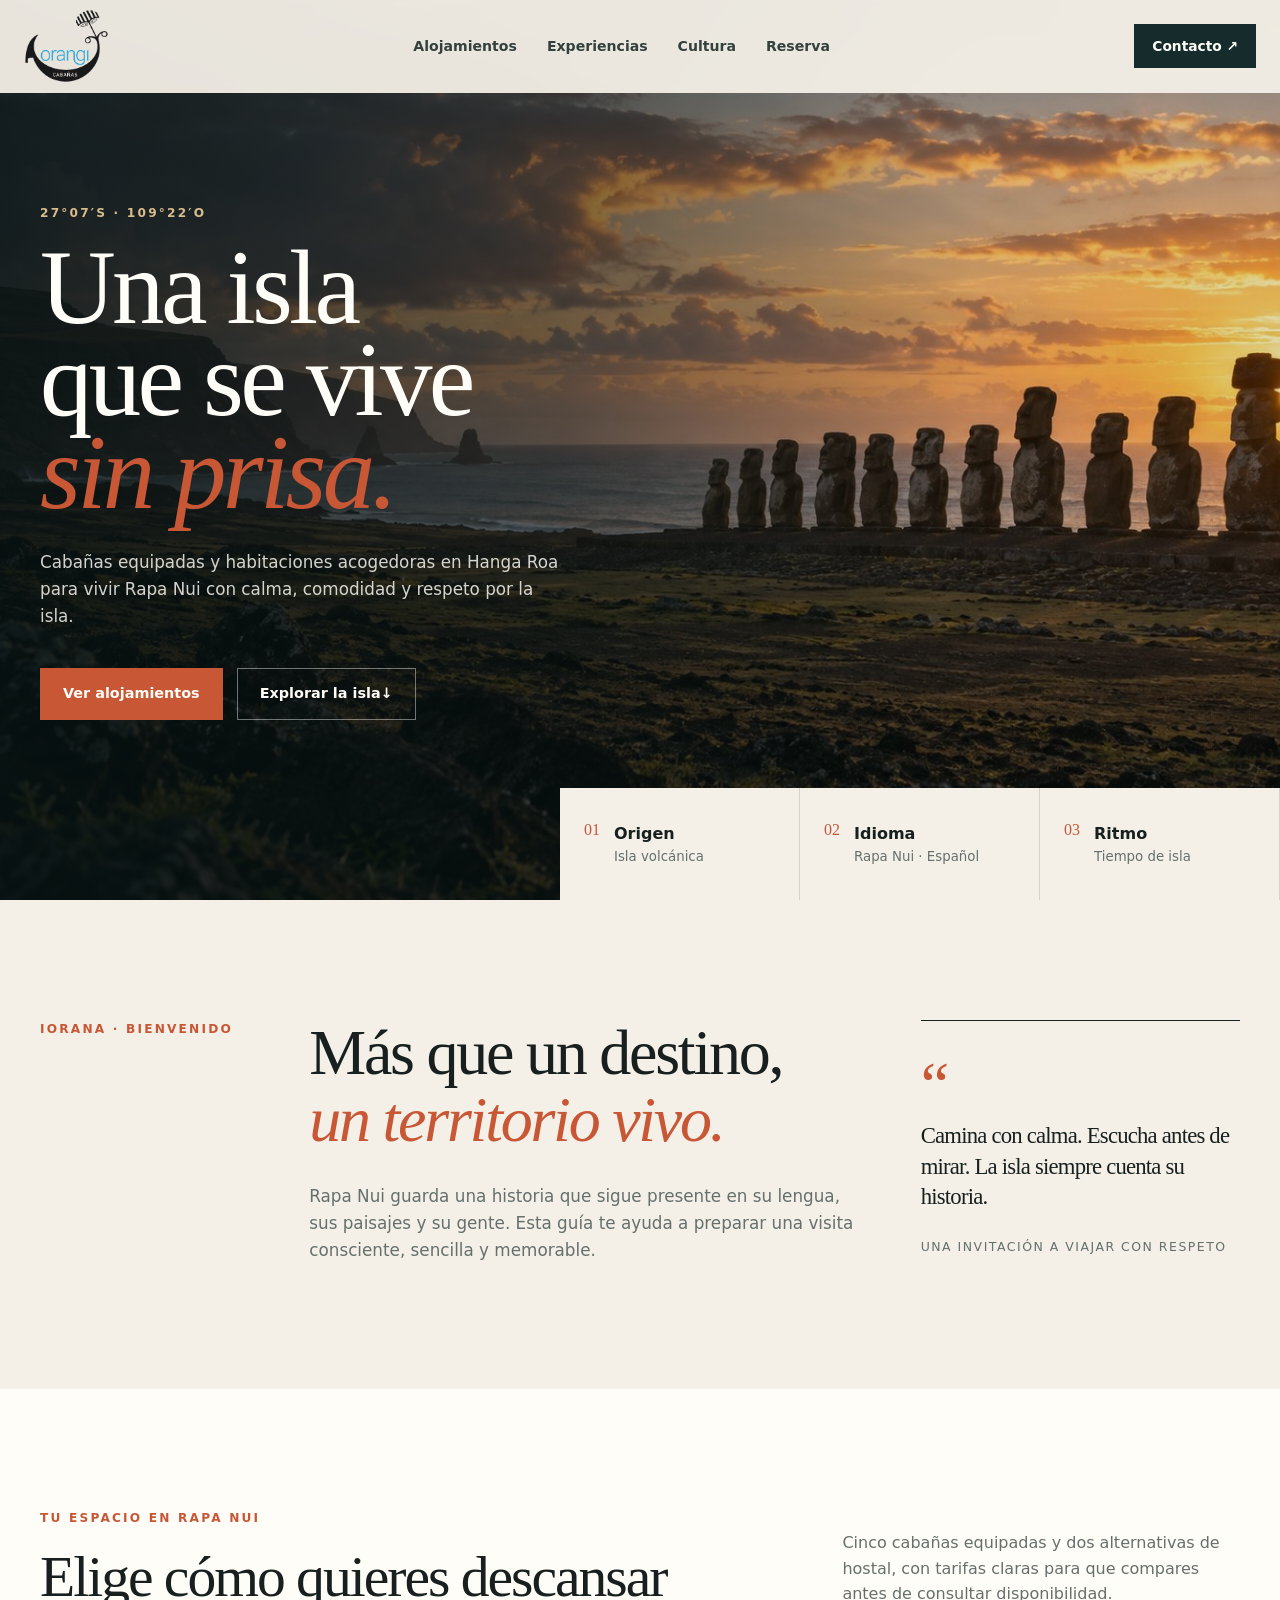
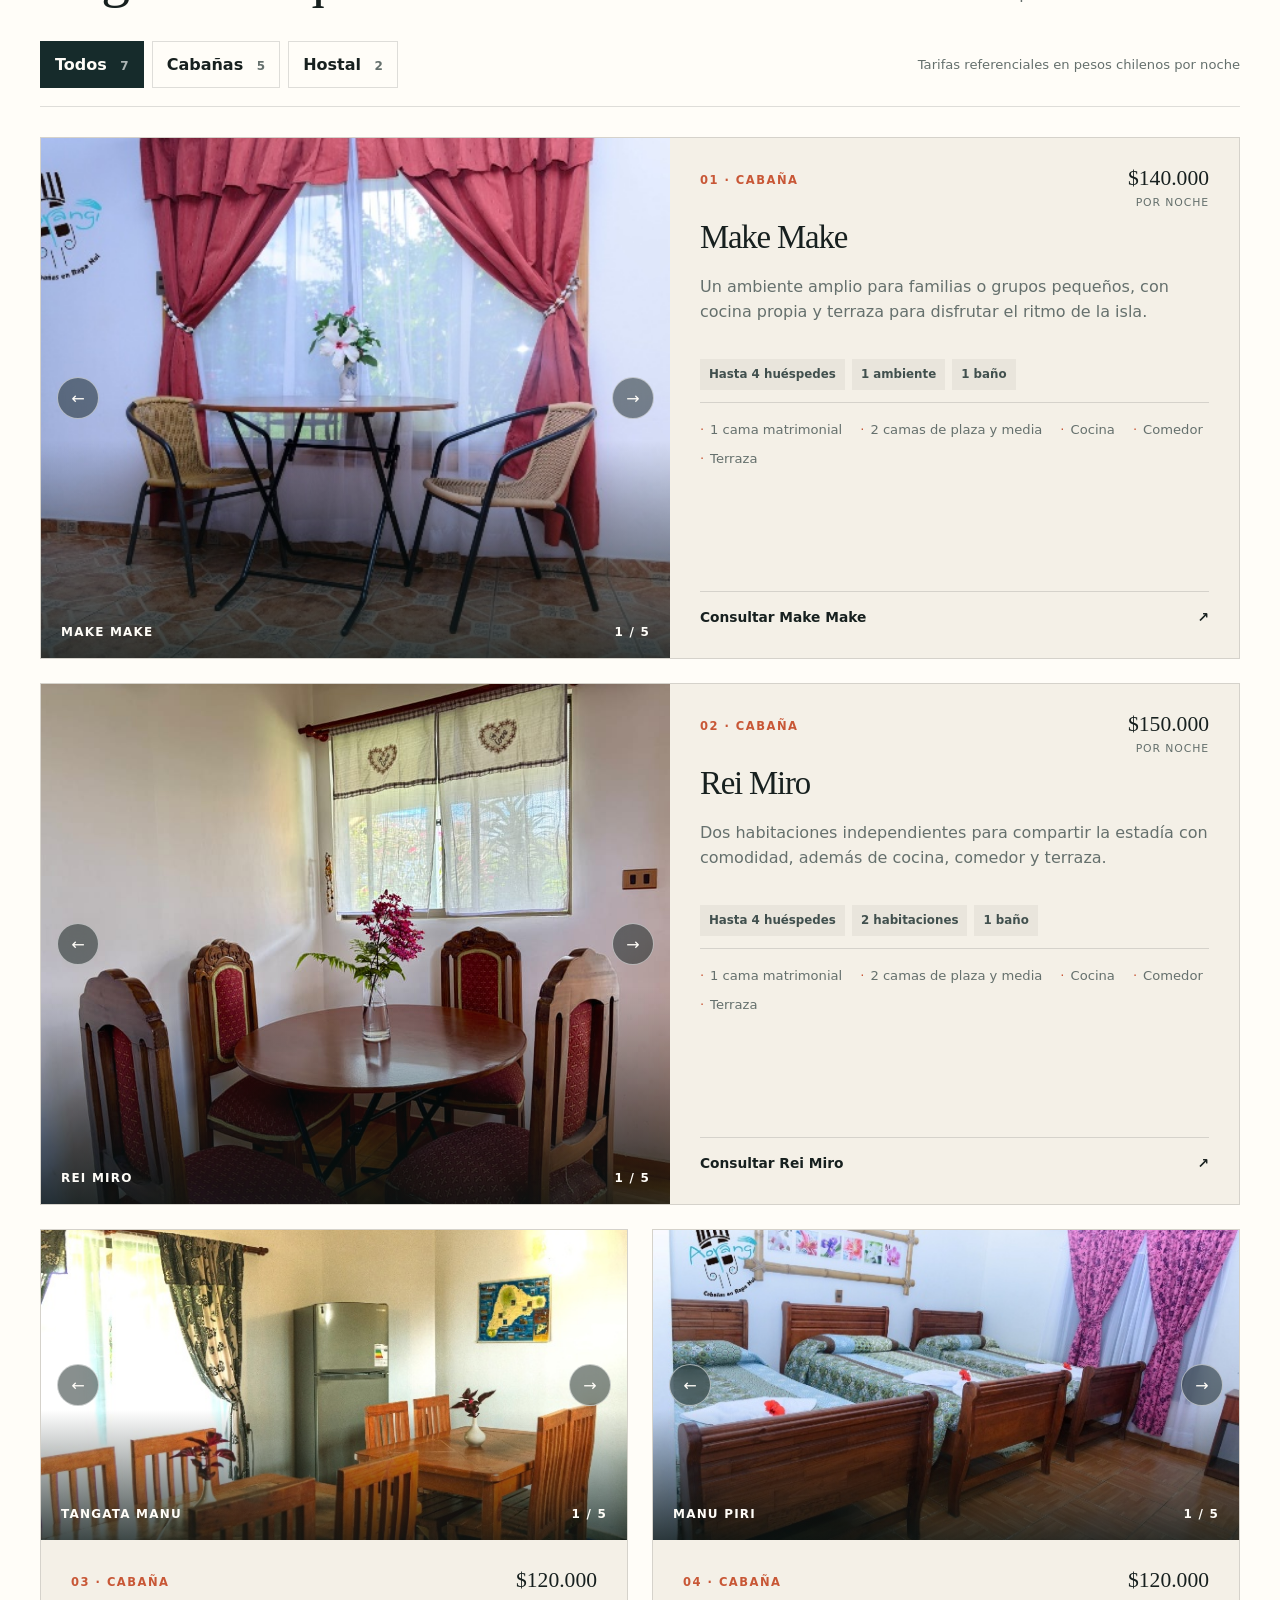
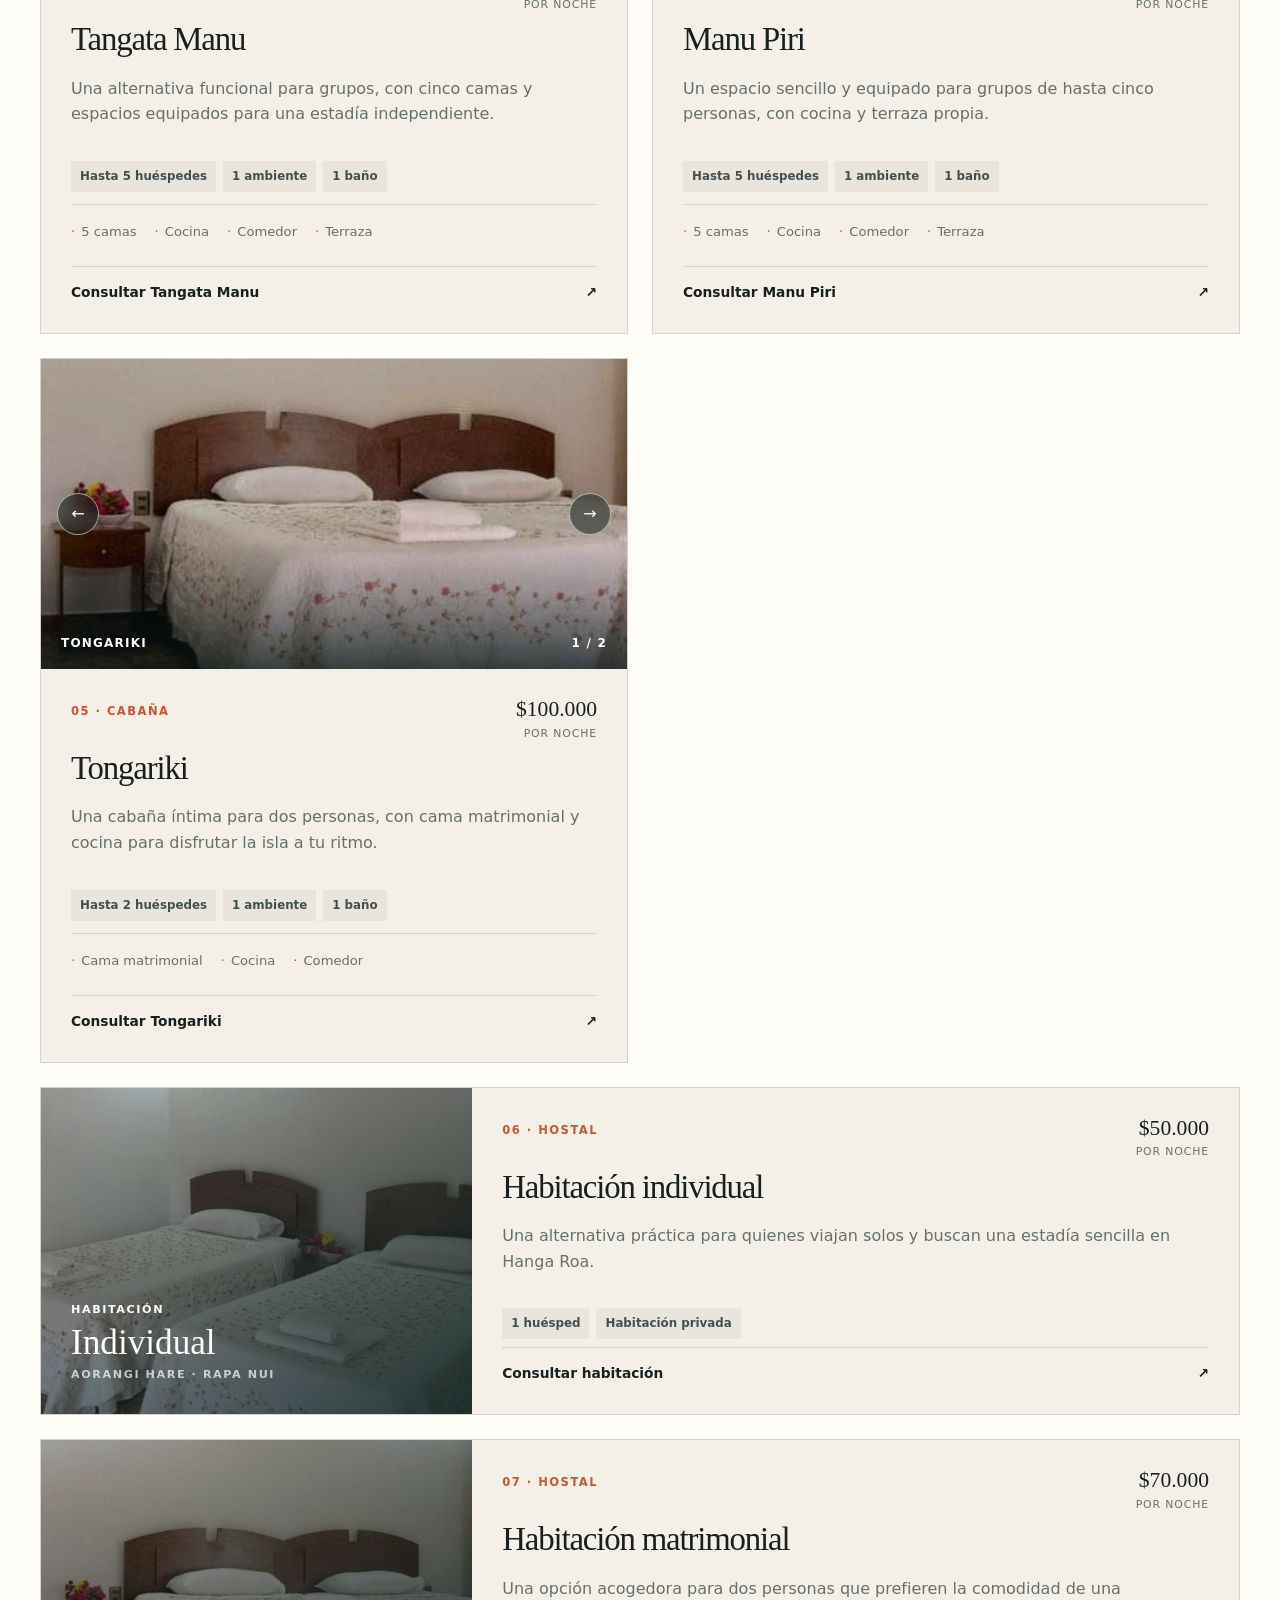
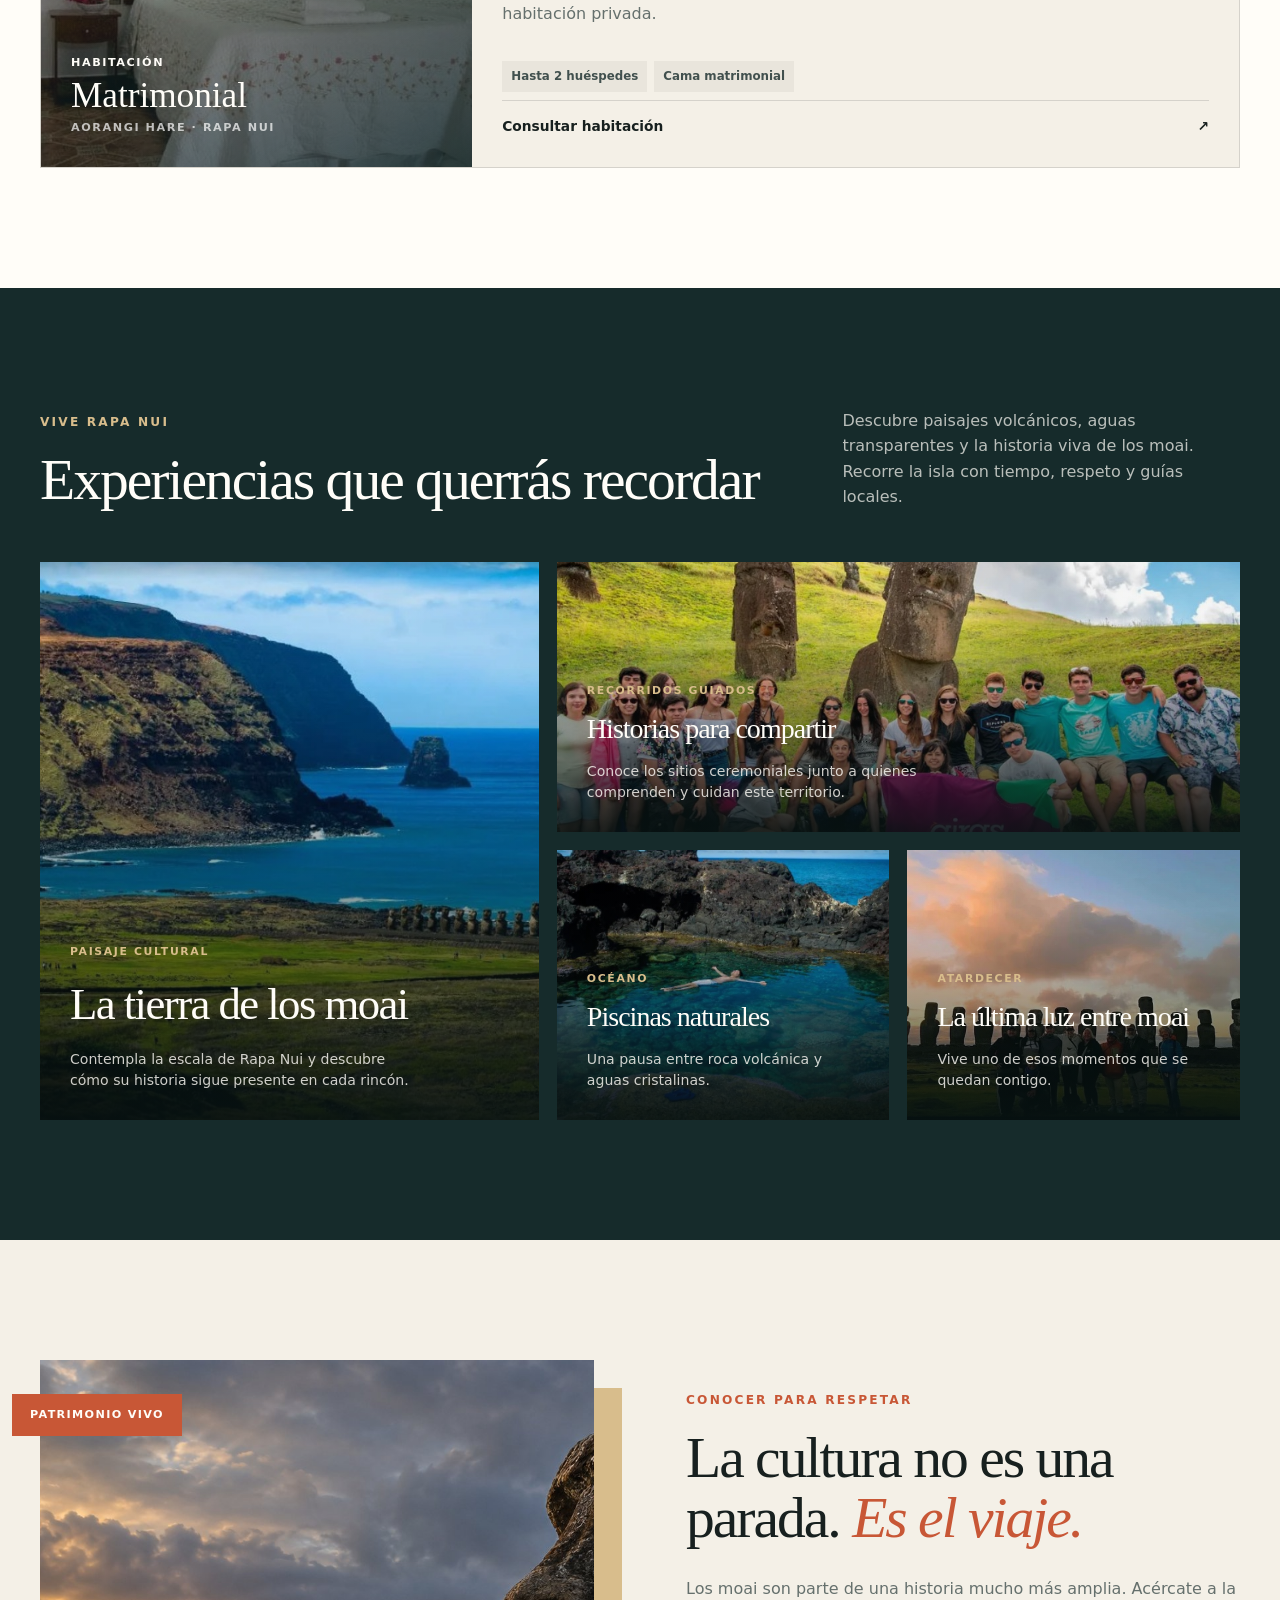
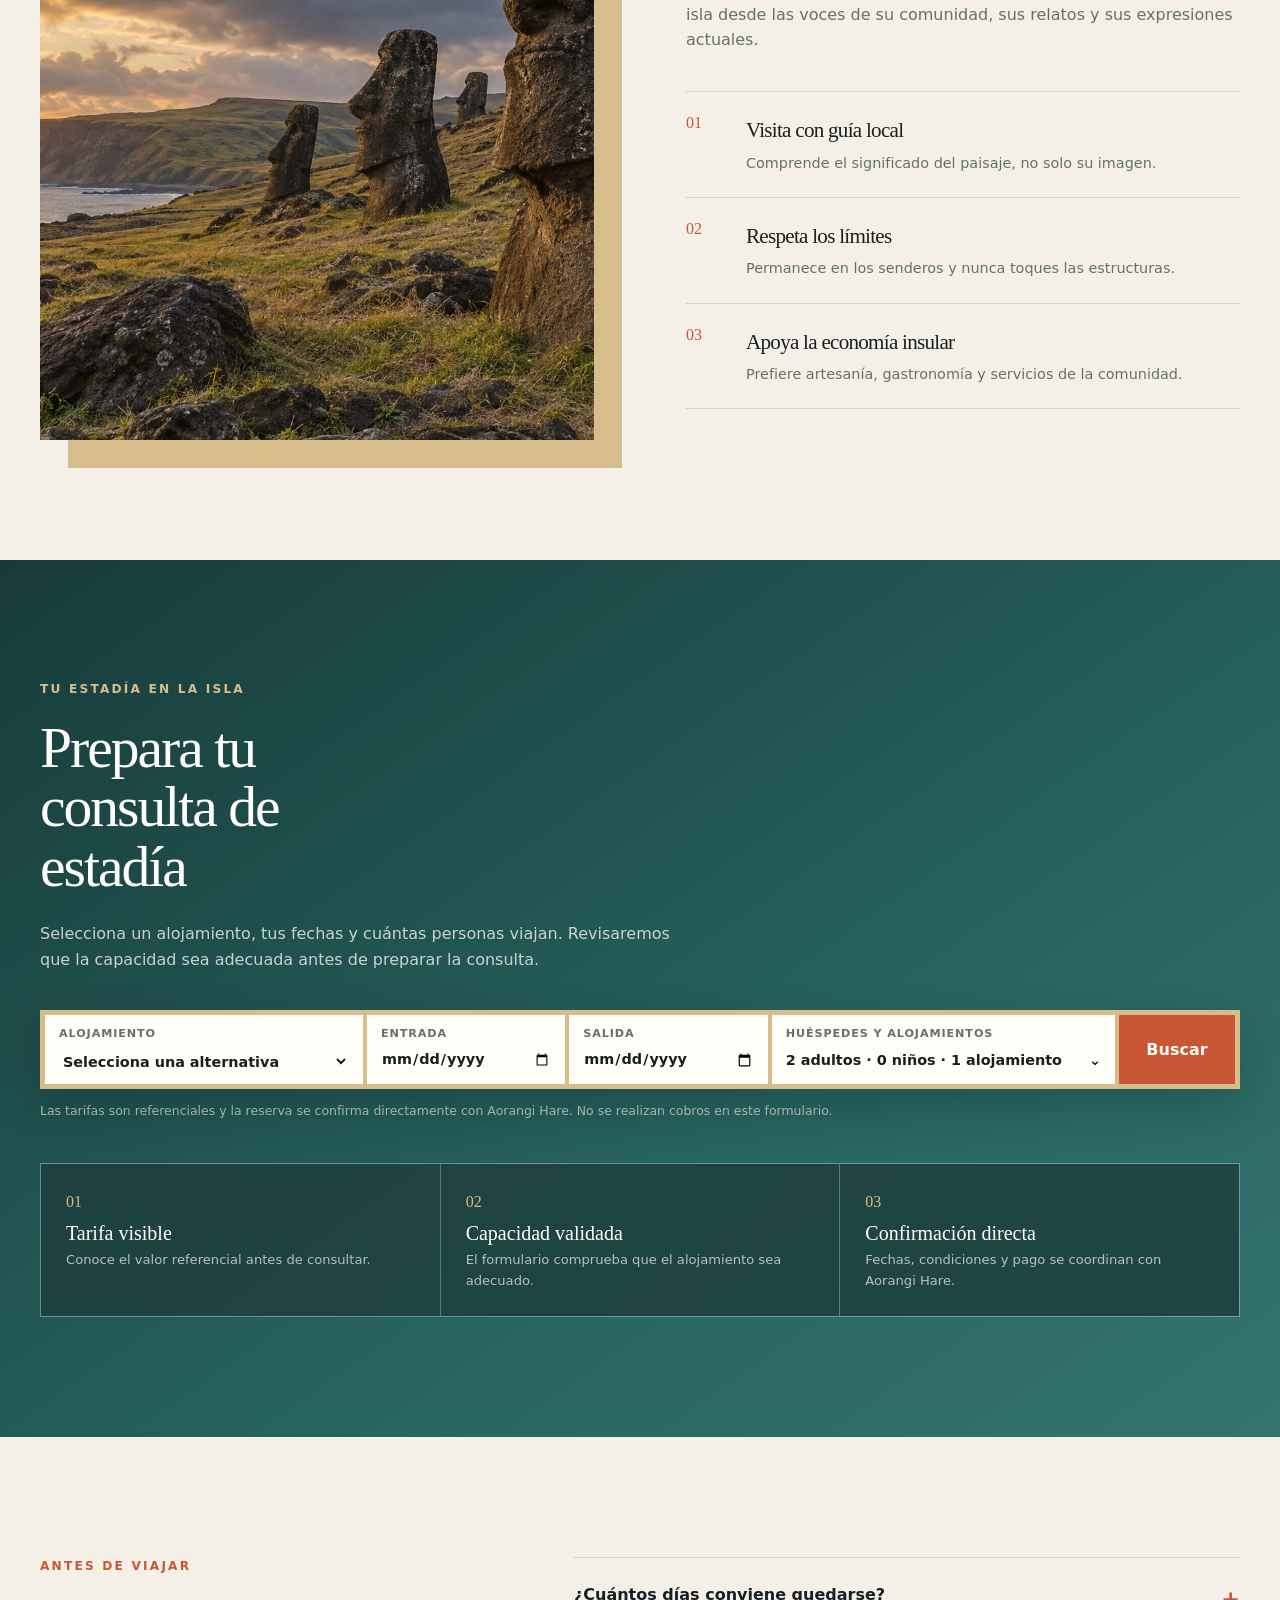
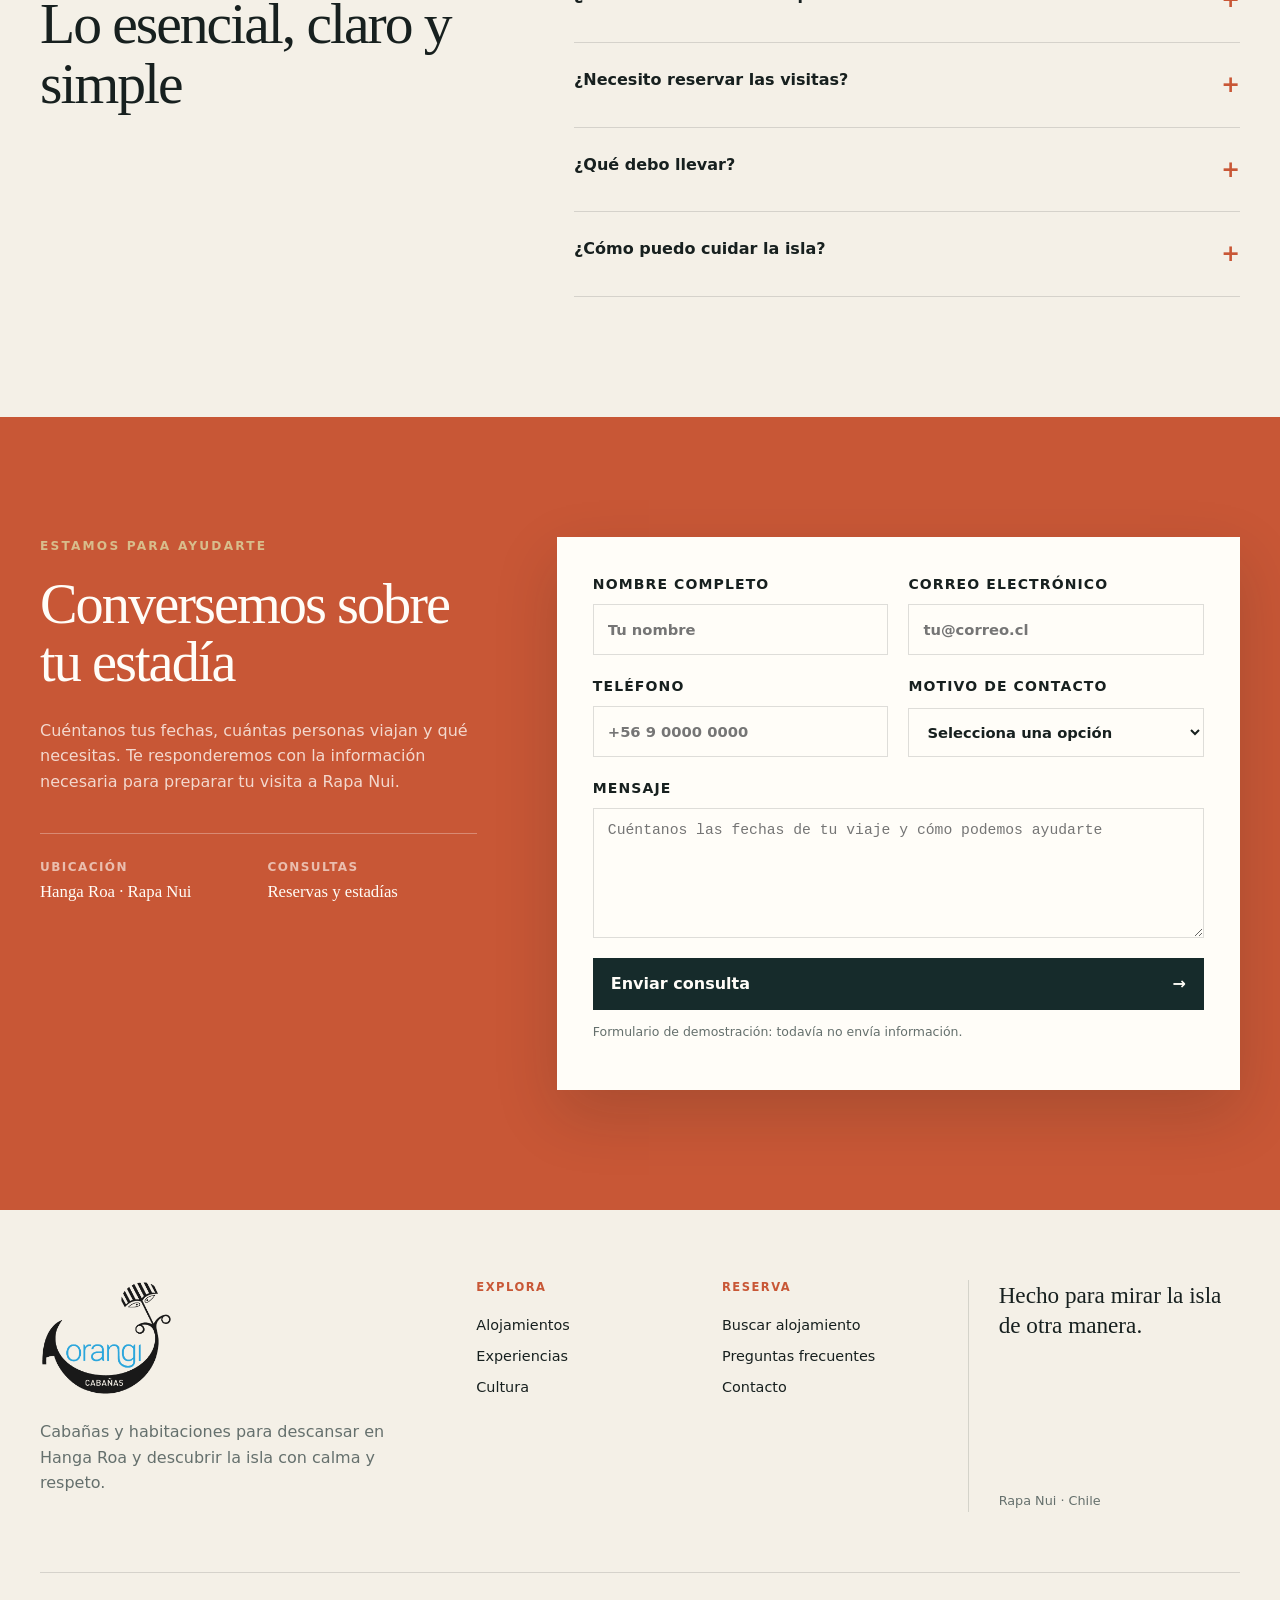
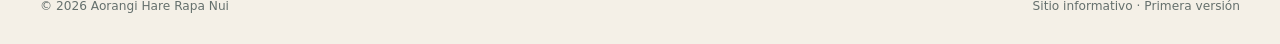
==== index.html @ ba0c7a85 "Integrar logo oficial de Aorangi" ====
<!DOCTYPE html>
<html lang="es">
<head>
  <meta charset="utf-8">
  <meta name="viewport" content="width=device-width, initial-scale=1">
  <meta name="description" content="Cabañas y habitaciones Aorangi Hare en Hanga Roa, Rapa Nui. Conoce capacidades, camas, servicios y tarifas por noche.">
  <meta name="theme-color" content="#162b2b">
  <title>Cabañas Aorangi Hare · Alojamiento en Rapa Nui</title>
  <link rel="icon" href="favicon.png" type="image/png">
  <link rel="apple-touch-icon" href="apple-touch-icon.png">
  <link rel="preload" href="images/hero-rapa-nui.jpg" as="image" fetchpriority="high">
  <link rel="stylesheet" href="styles.css">
</head>
<body>
  <a class="skip-link" href="#contenido">Ir al contenido</a>

  <header class="site-header" id="inicio">
    <div class="nav-shell">
      <a class="brand brand-logo-link" href="#inicio" aria-label="Cabañas Aorangi Rapa Nui, volver al inicio">
        <img class="brand-logo" src="images/logo-aorangi.png" alt="Cabañas Aorangi Rapa Nui" width="1979" height="1725">
      </a>
      <nav class="main-nav" id="main-nav" aria-label="Navegación principal">
        <a href="#alojamiento">Alojamientos</a>
        <a href="#experiencias">Experiencias</a>
        <a href="#cultura">Cultura</a>
        <a href="#reserva">Reserva</a>
        <a class="nav-mobile-cta" href="#reserva">Buscar alojamiento</a>
      </nav>
      <a class="nav-cta" href="#contacto">Contacto <span aria-hidden="true">↗</span></a>
      <button class="menu-toggle" type="button" aria-controls="main-nav" aria-expanded="false" aria-label="Abrir menú">
        <span></span><span></span>
      </button>
    </div>
  </header>

  <main id="contenido">
    <section class="hero" aria-labelledby="hero-title">
      <div class="hero-shade"></div>
      <div class="container hero-content">
        <p class="eyebrow light">27°07′S · 109°22′O</p>
        <h1 id="hero-title">Una isla que se vive <em>sin prisa.</em></h1>
        <p class="hero-copy">Cabañas equipadas y habitaciones acogedoras en Hanga Roa para vivir Rapa Nui con calma, comodidad y respeto por la isla.</p>
        <div class="hero-actions">
          <a class="button button-primary" href="#alojamiento">Ver alojamientos</a>
          <a class="button button-quiet" href="#experiencias">Explorar la isla <span aria-hidden="true">↓</span></a>
        </div>
      </div>
      <div class="hero-facts" role="group" aria-label="Información rápida de Rapa Nui">
        <div><span>01</span><strong>Origen</strong><small>Isla volcánica</small></div>
        <div><span>02</span><strong>Idioma</strong><small>Rapa Nui · Español</small></div>
        <div><span>03</span><strong>Ritmo</strong><small>Tiempo de isla</small></div>
      </div>
    </section>

    <section class="intro section-pad">
      <div class="container intro-grid">
        <p class="eyebrow">Iorana · Bienvenido</p>
        <div>
          <h2>Más que un destino,<br><em>un territorio vivo.</em></h2>
          <p>Rapa Nui guarda una historia que sigue presente en su lengua, sus paisajes y su gente. Esta guía te ayuda a preparar una visita consciente, sencilla y memorable.</p>
        </div>
        <aside class="quote-card">
          <span class="quote-mark" aria-hidden="true">“</span>
          <blockquote>Camina con calma. Escucha antes de mirar. La isla siempre cuenta su historia.</blockquote>
          <p>Una invitación a viajar con respeto</p>
        </aside>
      </div>
    </section>

    <section class="stays section-pad" id="alojamiento" aria-labelledby="stays-title">
      <div class="container">
        <div class="section-heading stays-heading">
          <div><p class="eyebrow">Tu espacio en Rapa Nui</p><h2 id="stays-title">Elige cómo quieres descansar</h2></div>
          <p>Cinco cabañas equipadas y dos alternativas de hostal, con tarifas claras para que compares antes de consultar disponibilidad.</p>
        </div>

        <div class="stay-toolbar" aria-label="Filtrar alojamientos">
          <div class="stay-filters" role="group" aria-label="Tipo de alojamiento">
            <button class="stay-filter active" type="button" data-filter="all" aria-pressed="true">Todos <span>7</span></button>
            <button class="stay-filter" type="button" data-filter="cabana" aria-pressed="false">Cabañas <span>5</span></button>
            <button class="stay-filter" type="button" data-filter="hostal" aria-pressed="false">Hostal <span>2</span></button>
          </div>
          <p>Tarifas referenciales en pesos chilenos por noche</p>
        </div>

        <div class="stay-catalog">
          <article class="stay-card stay-card-wide" data-kind="cabana" data-capacity="4">
            <figure class="stay-gallery" data-gallery data-images='["images/make-make-1.jpg","images/make-make-2.jpg","images/make-make-3.jpg","images/make-make-4.jpg","images/make-make-5.jpg"]' data-alts='["Comedor interior de la cabaña Make Make","Baño privado de la cabaña Make Make","Dormitorio familiar de la cabaña Make Make","Cocina equipada de la cabaña Make Make","Terraza exterior de la cabaña Make Make"]'>
              <img src="images/make-make-1.jpg" alt="Comedor interior de la cabaña Make Make" loading="lazy">
              <button class="gallery-arrow gallery-prev" type="button" aria-label="Foto anterior">←</button><button class="gallery-arrow gallery-next" type="button" aria-label="Foto siguiente">→</button>
              <figcaption><span class="gallery-label">Make Make</span><span class="gallery-count">1 / 5</span></figcaption>
            </figure>
            <div class="stay-content">
              <div class="stay-card-top"><p class="card-number">01 · Cabaña</p><p class="stay-price"><strong>$140.000</strong><span>por noche</span></p></div>
              <h3>Make Make</h3><p>Un ambiente amplio para familias o grupos pequeños, con cocina propia y terraza para disfrutar el ritmo de la isla.</p>
              <div class="stay-facts"><span>Hasta 4 huéspedes</span><span>1 ambiente</span><span>1 baño</span></div>
              <ul><li>1 cama matrimonial</li><li>2 camas de plaza y media</li><li>Cocina</li><li>Comedor</li><li>Terraza</li></ul>
              <button class="stay-book" type="button" data-stay="make-make">Consultar Make Make <span aria-hidden="true">↗</span></button>
            </div>
          </article>

          <article class="stay-card stay-card-wide" data-kind="cabana" data-capacity="4">
            <figure class="stay-gallery" data-gallery data-images='["images/rei-miro-1.jpg","images/rei-miro-2.jpg","images/rei-miro-3.jpg","images/rei-miro-4.jpg","images/rei-miro-5.jpg"]' data-alts='["Comedor de la cabaña Rei Miro","Baño privado de la cabaña Rei Miro","Dormitorio con camas individuales de la cabaña Rei Miro","Cocina de la cabaña Rei Miro","Terraza y jardín de la cabaña Rei Miro"]'>
              <img src="images/rei-miro-1.jpg" alt="Comedor de la cabaña Rei Miro" loading="lazy">
              <button class="gallery-arrow gallery-prev" type="button" aria-label="Foto anterior">←</button><button class="gallery-arrow gallery-next" type="button" aria-label="Foto siguiente">→</button>
              <figcaption><span class="gallery-label">Rei Miro</span><span class="gallery-count">1 / 5</span></figcaption>
            </figure>
            <div class="stay-content">
              <div class="stay-card-top"><p class="card-number">02 · Cabaña</p><p class="stay-price"><strong>$150.000</strong><span>por noche</span></p></div>
              <h3>Rei Miro</h3><p>Dos habitaciones independientes para compartir la estadía con comodidad, además de cocina, comedor y terraza.</p>
              <div class="stay-facts"><span>Hasta 4 huéspedes</span><span>2 habitaciones</span><span>1 baño</span></div>
              <ul><li>1 cama matrimonial</li><li>2 camas de plaza y media</li><li>Cocina</li><li>Comedor</li><li>Terraza</li></ul>
              <button class="stay-book" type="button" data-stay="rei-miro">Consultar Rei Miro <span aria-hidden="true">↗</span></button>
            </div>
          </article>

          <article class="stay-card" data-kind="cabana" data-capacity="5">
            <figure class="stay-gallery" data-gallery data-images='["images/tangata-manu-1.jpg","images/tangata-manu-2.jpg","images/tangata-manu-3.jpg","images/tangata-manu-4.jpg","images/tangata-manu-5.jpg"]' data-alts='["Comedor de la cabaña Tangata Manu","Dormitorio de la cabaña Tangata Manu","Cocina de la cabaña Tangata Manu","Baño privado de la cabaña Tangata Manu","Terraza de la cabaña Tangata Manu"]'>
              <img src="images/tangata-manu-1.jpg" alt="Comedor de la cabaña Tangata Manu" loading="lazy">
              <button class="gallery-arrow gallery-prev" type="button" aria-label="Foto anterior">←</button><button class="gallery-arrow gallery-next" type="button" aria-label="Foto siguiente">→</button>
              <figcaption><span class="gallery-label">Tangata Manu</span><span class="gallery-count">1 / 5</span></figcaption>
            </figure>
            <div class="stay-content">
              <div class="stay-card-top"><p class="card-number">03 · Cabaña</p><p class="stay-price"><strong>$120.000</strong><span>por noche</span></p></div>
              <h3>Tangata Manu</h3><p>Una alternativa funcional para grupos, con cinco camas y espacios equipados para una estadía independiente.</p>
              <div class="stay-facts"><span>Hasta 5 huéspedes</span><span>1 ambiente</span><span>1 baño</span></div>
              <ul><li>5 camas</li><li>Cocina</li><li>Comedor</li><li>Terraza</li></ul>
              <button class="stay-book" type="button" data-stay="tangata-manu">Consultar Tangata Manu <span aria-hidden="true">↗</span></button>
            </div>
          </article>

          <article class="stay-card" data-kind="cabana" data-capacity="5">
            <figure class="stay-gallery" data-gallery data-images='["images/manu-piri-1.jpg","images/manu-piri-2.jpg","images/manu-piri-3.jpg","images/manu-piri-4.jpg","images/manu-piri-5.jpg"]' data-alts='["Dormitorio con camas individuales de la cabaña Manu Piri","Acceso y mobiliario de la cabaña Manu Piri","Baño privado de la cabaña Manu Piri","Cocina de la cabaña Manu Piri","Cama individual de la cabaña Manu Piri"]'>
              <img src="images/manu-piri-1.jpg" alt="Dormitorio con camas individuales de la cabaña Manu Piri" loading="lazy">
              <button class="gallery-arrow gallery-prev" type="button" aria-label="Foto anterior">←</button><button class="gallery-arrow gallery-next" type="button" aria-label="Foto siguiente">→</button>
              <figcaption><span class="gallery-label">Manu Piri</span><span class="gallery-count">1 / 5</span></figcaption>
            </figure>
            <div class="stay-content">
              <div class="stay-card-top"><p class="card-number">04 · Cabaña</p><p class="stay-price"><strong>$120.000</strong><span>por noche</span></p></div>
              <h3>Manu Piri</h3><p>Un espacio sencillo y equipado para grupos de hasta cinco personas, con cocina y terraza propia.</p>
              <div class="stay-facts"><span>Hasta 5 huéspedes</span><span>1 ambiente</span><span>1 baño</span></div>
              <ul><li>5 camas</li><li>Cocina</li><li>Comedor</li><li>Terraza</li></ul>
              <button class="stay-book" type="button" data-stay="manu-piri">Consultar Manu Piri <span aria-hidden="true">↗</span></button>
            </div>
          </article>

          <article class="stay-card" data-kind="cabana" data-capacity="2">
            <figure class="stay-gallery" data-gallery data-images='["images/cabana1.jpg","images/cabana2.jpg"]' data-alts='["Dormitorio matrimonial de la cabaña Tongariki","Cocina equipada de la cabaña Tongariki"]'>
              <img src="images/cabana1.jpg" alt="Dormitorio matrimonial de la cabaña Tongariki" loading="lazy">
              <button class="gallery-arrow gallery-prev" type="button" aria-label="Foto anterior">←</button><button class="gallery-arrow gallery-next" type="button" aria-label="Foto siguiente">→</button>
              <figcaption><span class="gallery-label">Tongariki</span><span class="gallery-count">1 / 2</span></figcaption>
            </figure>
            <div class="stay-content">
              <div class="stay-card-top"><p class="card-number">05 · Cabaña</p><p class="stay-price"><strong>$100.000</strong><span>por noche</span></p></div>
              <h3>Tongariki</h3><p>Una cabaña íntima para dos personas, con cama matrimonial y cocina para disfrutar la isla a tu ritmo.</p>
              <div class="stay-facts"><span>Hasta 2 huéspedes</span><span>1 ambiente</span><span>1 baño</span></div>
              <ul><li>Cama matrimonial</li><li>Cocina</li><li>Comedor</li></ul>
              <button class="stay-book" type="button" data-stay="tongariki">Consultar Tongariki <span aria-hidden="true">↗</span></button>
            </div>
          </article>

          <article class="stay-card stay-card-hostel" data-kind="hostal" data-capacity="1">
            <div class="hostel-visual"><span>Habitación</span><strong>Individual</strong><small>Aorangi Hare · Rapa Nui</small></div>
            <div class="stay-content">
              <div class="stay-card-top"><p class="card-number">06 · Hostal</p><p class="stay-price"><strong>$50.000</strong><span>por noche</span></p></div>
              <h3>Habitación individual</h3><p>Una alternativa práctica para quienes viajan solos y buscan una estadía sencilla en Hanga Roa.</p>
              <div class="stay-facts"><span>1 huésped</span><span>Habitación privada</span></div>
              <button class="stay-book" type="button" data-stay="hostal-individual">Consultar habitación <span aria-hidden="true">↗</span></button>
            </div>
          </article>

          <article class="stay-card stay-card-hostel" data-kind="hostal" data-capacity="2">
            <div class="hostel-visual hostel-visual-double"><span>Habitación</span><strong>Matrimonial</strong><small>Aorangi Hare · Rapa Nui</small></div>
            <div class="stay-content">
              <div class="stay-card-top"><p class="card-number">07 · Hostal</p><p class="stay-price"><strong>$70.000</strong><span>por noche</span></p></div>
              <h3>Habitación matrimonial</h3><p>Una opción acogedora para dos personas que prefieren la comodidad de una habitación privada.</p>
              <div class="stay-facts"><span>Hasta 2 huéspedes</span><span>Cama matrimonial</span></div>
              <button class="stay-book" type="button" data-stay="hostal-matrimonial">Consultar habitación <span aria-hidden="true">↗</span></button>
            </div>
          </article>
        </div>
      </div>
    </section>

    <section class="experiences section-pad" id="experiencias" aria-labelledby="experiences-title">
      <div class="container">
        <div class="section-heading light-heading">
          <div><p class="eyebrow light">Vive Rapa Nui</p><h2 id="experiences-title">Experiencias que querrás recordar</h2></div>
          <p>Descubre paisajes volcánicos, aguas transparentes y la historia viva de los moai. Recorre la isla con tiempo, respeto y guías locales.</p>
        </div>
        <div class="experience-grid">
          <article class="experience-card experience-large exp-landscape" aria-label="Vista panorámica de moai, costa y paisaje volcánico de Rapa Nui">
            <div><span>Paisaje cultural</span><h3>La tierra de los moai</h3><p>Contempla la escala de Rapa Nui y descubre cómo su historia sigue presente en cada rincón.</p></div>
          </article>
          <article class="experience-card exp-guided" aria-label="Visitantes en un recorrido guiado junto a los moai"><div><span>Recorridos guiados</span><h3>Historias para compartir</h3><p>Conoce los sitios ceremoniales junto a quienes comprenden y cuidan este territorio.</p></div></article>
          <article class="experience-card exp-pools" aria-label="Piscina natural de agua cristalina entre rocas volcánicas"><div><span>Océano</span><h3>Piscinas naturales</h3><p>Una pausa entre roca volcánica y aguas cristalinas.</p></div></article>
          <article class="experience-card exp-sunset" aria-label="Grupo de visitantes frente a una hilera de moai al atardecer"><div><span>Atardecer</span><h3>La última luz entre moai</h3><p>Vive uno de esos momentos que se quedan contigo.</p></div></article>
        </div>
      </div>
    </section>

    <section class="culture section-pad" id="cultura" aria-labelledby="culture-title">
      <div class="container culture-grid">
        <div class="culture-photo" role="img" aria-label="Moai en el paisaje costero de Rapa Nui"><span>Patrimonio vivo</span></div>
        <div class="culture-copy">
          <p class="eyebrow">Conocer para respetar</p>
          <h2 id="culture-title">La cultura no es una parada. <em>Es el viaje.</em></h2>
          <p>Los moai son parte de una historia mucho más amplia. Acércate a la isla desde las voces de su comunidad, sus relatos y sus expresiones actuales.</p>
          <ol class="culture-list">
            <li><span>01</span><div><h3>Visita con guía local</h3><p>Comprende el significado del paisaje, no solo su imagen.</p></div></li>
            <li><span>02</span><div><h3>Respeta los límites</h3><p>Permanece en los senderos y nunca toques las estructuras.</p></div></li>
            <li><span>03</span><div><h3>Apoya la economía insular</h3><p>Prefiere artesanía, gastronomía y servicios de la comunidad.</p></div></li>
          </ol>
        </div>
      </div>
    </section>

    <section class="booking section-pad" id="reserva" aria-labelledby="booking-title">
      <div class="container booking-shell">
        <div class="booking-intro">
          <p class="eyebrow light">Tu estadía en la isla</p>
          <h2 id="booking-title">Prepara tu consulta de estadía</h2>
          <p>Selecciona un alojamiento, tus fechas y cuántas personas viajan. Revisaremos que la capacidad sea adecuada antes de preparar la consulta.</p>
        </div>

        <form class="booking-search" id="booking-form">
          <label class="booking-field booking-destination">
            <span>Alojamiento</span>
            <select id="booking-accommodation" name="accommodation" required>
              <option value="">Selecciona una alternativa</option>
              <option value="make-make" data-capacity="4" data-price="$140.000">Cabaña Make Make</option>
              <option value="rei-miro" data-capacity="4" data-price="$150.000">Cabaña Rei Miro</option>
              <option value="tangata-manu" data-capacity="5" data-price="$120.000">Cabaña Tangata Manu</option>
              <option value="manu-piri" data-capacity="5" data-price="$120.000">Cabaña Manu Piri</option>
              <option value="tongariki" data-capacity="2" data-price="$100.000">Cabaña Tongariki</option>
              <option value="hostal-individual" data-capacity="1" data-price="$50.000">Hostal · Habitación individual</option>
              <option value="hostal-matrimonial" data-capacity="2" data-price="$70.000">Hostal · Habitación matrimonial</option>
            </select>
          </label>
          <label class="booking-field">
            <span>Entrada</span>
            <input id="check-in" name="checkIn" type="date" required>
          </label>
          <label class="booking-field">
            <span>Salida</span>
            <input id="check-out" name="checkOut" type="date" required>
          </label>
          <div class="booking-field occupancy-field">
            <span>Huéspedes y alojamientos</span>
            <button class="occupancy-toggle" id="occupancy-toggle" type="button" aria-expanded="false" aria-controls="occupancy-panel">
              <span id="occupancy-summary">2 adultos · 0 niños · 1 alojamiento</span><span aria-hidden="true">⌄</span>
            </button>
            <div class="occupancy-panel" id="occupancy-panel" hidden>
              <div class="occupancy-row"><span><strong>Adultos</strong><small>18 años o más</small></span><div class="counter"><button type="button" data-counter="adults" data-step="-1" aria-label="Quitar un adulto">−</button><output id="adults-count">2</output><button type="button" data-counter="adults" data-step="1" aria-label="Agregar un adulto">+</button></div></div>
              <div class="occupancy-row"><span><strong>Niños</strong><small>0 a 17 años</small></span><div class="counter"><button type="button" data-counter="children" data-step="-1" aria-label="Quitar un niño">−</button><output id="children-count">0</output><button type="button" data-counter="children" data-step="1" aria-label="Agregar un niño">+</button></div></div>
              <div class="occupancy-row"><span><strong>Alojamientos</strong></span><div class="counter"><button type="button" data-counter="rooms" data-step="-1" aria-label="Quitar un alojamiento">−</button><output id="rooms-count">1</output><button type="button" data-counter="rooms" data-step="1" aria-label="Agregar un alojamiento">+</button></div></div>
              <button class="occupancy-done" type="button" id="occupancy-done">Listo</button>
            </div>
          </div>
          <button class="booking-submit" type="submit">Buscar</button>
        </form>
        <p class="booking-hint">Las tarifas son referenciales y la reserva se confirma directamente con Aorangi Hare. No se realizan cobros en este formulario.</p>
        <div class="booking-result" id="booking-result" role="status" aria-live="polite" hidden></div>

        <div class="booking-assurances" aria-label="Información de la consulta">
          <div><span>01</span><strong>Tarifa visible</strong><p>Conoce el valor referencial antes de consultar.</p></div>
          <div><span>02</span><strong>Capacidad validada</strong><p>El formulario comprueba que el alojamiento sea adecuado.</p></div>
          <div><span>03</span><strong>Confirmación directa</strong><p>Fechas, condiciones y pago se coordinan con Aorangi Hare.</p></div>
        </div>
      </div>
    </section>

    <section class="faq section-pad" aria-labelledby="faq-title">
      <div class="container faq-grid">
        <div><p class="eyebrow">Antes de viajar</p><h2 id="faq-title">Lo esencial, claro y simple</h2></div>
        <div class="faq-list">
          <details><summary>¿Cuántos días conviene quedarse?<span>+</span></summary><p>Entre cuatro y seis días permite recorrer con calma, descansar y dejar margen para cambios de clima.</p></details>
          <details><summary>¿Necesito reservar las visitas?<span>+</span></summary><p>Las reglas de acceso pueden cambiar. Confirma requisitos y horarios con operadores autorizados antes del viaje.</p></details>
          <details><summary>¿Qué debo llevar?<span>+</span></summary><p>Protección solar, cortaviento, calzado cómodo, botella reutilizable y una capa liviana para la lluvia.</p></details>
          <details><summary>¿Cómo puedo cuidar la isla?<span>+</span></summary><p>Reduce residuos, respeta senderos y sitios patrimoniales, y elige servicios gestionados por la comunidad local.</p></details>
        </div>
      </div>
    </section>

    <section class="contact section-pad" id="contacto" aria-labelledby="contact-title">
      <div class="container contact-grid">
        <div class="contact-intro">
          <p class="eyebrow light">Estamos para ayudarte</p>
          <h2 id="contact-title">Conversemos sobre tu estadía</h2>
          <p>Cuéntanos tus fechas, cuántas personas viajan y qué necesitas. Te responderemos con la información necesaria para preparar tu visita a Rapa Nui.</p>
          <div class="contact-details">
            <div><span>Ubicación</span><strong>Hanga Roa · Rapa Nui</strong></div>
            <div><span>Consultas</span><strong>Reservas y estadías</strong></div>
          </div>
        </div>
        <form class="contact-form" id="contact-form">
          <div class="contact-row">
            <label for="contact-name">Nombre completo<input id="contact-name" name="name" type="text" autocomplete="name" placeholder="Tu nombre" required></label>
            <label for="contact-email">Correo electrónico<input id="contact-email" name="email" type="email" autocomplete="email" placeholder="tu@correo.cl" required></label>
          </div>
          <div class="contact-row">
            <label for="contact-phone">Teléfono<input id="contact-phone" name="phone" type="tel" autocomplete="tel" placeholder="+56 9 0000 0000"></label>
            <label for="contact-subject">Motivo de contacto<select id="contact-subject" name="subject" required><option value="">Selecciona una opción</option><option>Consultar disponibilidad</option><option>Información sobre cabañas</option><option>Experiencias en la isla</option><option>Otra consulta</option></select></label>
          </div>
          <label for="contact-message">Mensaje<textarea id="contact-message" name="message" rows="5" placeholder="Cuéntanos las fechas de tu viaje y cómo podemos ayudarte" required></textarea></label>
          <button class="contact-submit" type="submit">Enviar consulta <span aria-hidden="true">→</span></button>
          <p class="contact-note">Formulario de demostración: todavía no envía información.</p>
          <p class="contact-status" id="contact-status" role="status" aria-live="polite"></p>
        </form>
      </div>
    </section>
  </main>

  <footer>
    <div class="container footer-grid">
      <div class="footer-brand"><a class="brand brand-logo-link" href="#inicio" aria-label="Cabañas Aorangi Rapa Nui, volver al inicio"><img class="brand-logo footer-brand-logo" src="images/logo-aorangi.png" alt="Cabañas Aorangi Rapa Nui" width="1979" height="1725"></a><p>Cabañas y habitaciones para descansar en Hanga Roa y descubrir la isla con calma y respeto.</p></div>
      <div><h2>Explora</h2><a href="#alojamiento">Alojamientos</a><a href="#experiencias">Experiencias</a><a href="#cultura">Cultura</a></div>
      <div><h2>Reserva</h2><a href="#reserva">Buscar alojamiento</a><a href="#faq-title">Preguntas frecuentes</a><a href="#contacto">Contacto</a></div>
      <div class="footer-note"><p>Hecho para mirar la isla de otra manera.</p><span>Rapa Nui · Chile</span></div>
    </div>
    <div class="container footer-bottom"><span>© <span id="year"></span> Aorangi Hare Rapa Nui</span><span>Sitio informativo · Primera versión</span></div>
  </footer>

  <script src="script.js" defer></script>
</body>
</html>
---- styles.css ----
:root{--ink:#17201f;--forest:#162b2b;--ocean:#27645f;--terracotta:#c85736;--sand:#d8bd8c;--paper:#f4f0e7;--white:#fffdf8;--muted:#65706d;--line:rgba(23,32,31,.14);--serif:"Iowan Old Style","Palatino Linotype",Palatino,Georgia,serif;--sans:Inter,ui-sans-serif,system-ui,-apple-system,"Segoe UI",sans-serif;--max:1200px;--shadow:0 24px 60px rgba(10,25,24,.16)}
*{box-sizing:border-box}html{scroll-behavior:smooth;scroll-padding-top:84px}body{margin:0;background:var(--paper);color:var(--ink);font:16px/1.6 var(--sans);-webkit-font-smoothing:antialiased}body.menu-open{overflow:hidden}a{color:inherit;text-decoration:none}button,input,select{font:inherit}img{display:block;max-width:100%}.container{width:min(var(--max),calc(100% - 48px));margin-inline:auto}.visually-hidden,.skip-link:not(:focus){position:absolute;width:1px;height:1px;padding:0;margin:-1px;overflow:hidden;clip:rect(0,0,0,0);white-space:nowrap;border:0}.skip-link{position:fixed;z-index:1000;top:8px;left:8px;background:var(--white);padding:10px 16px}.eyebrow{margin:0 0 18px;color:var(--terracotta);font-size:.76rem;font-weight:750;letter-spacing:.18em;text-transform:uppercase}.eyebrow.light{color:var(--sand)}h1,h2,h3,blockquote{font-family:var(--serif);font-weight:500;letter-spacing:-.035em}h2{margin:0;font-size:clamp(2.3rem,4.5vw,4.5rem);line-height:1.04}h2 em,h1 em{color:var(--terracotta);font-weight:400}p{margin-top:0}.section-pad{padding:120px 0}.section-heading{display:grid;grid-template-columns:1.3fr .7fr;align-items:end;gap:64px;margin-bottom:52px}.section-heading>p{margin:0;color:var(--muted);max-width:48ch}.light-heading{color:var(--white)}.light-heading>p{color:rgba(255,253,248,.7)}
.site-header{position:fixed;z-index:100;inset:0 0 auto;background:rgba(244,240,231,.92);border-bottom:1px solid transparent;backdrop-filter:blur(14px);transition:box-shadow .2s,border-color .2s}.site-header.scrolled{border-color:var(--line);box-shadow:0 6px 24px rgba(10,25,24,.06)}.nav-shell{height:80px;width:min(1320px,calc(100% - 48px));margin:auto;display:flex;align-items:center;justify-content:space-between}.brand{display:inline-flex;align-items:center;gap:12px;font-family:var(--serif);font-size:1.15rem;line-height:1}.brand em{display:block;color:var(--terracotta);font-size:.85rem;letter-spacing:.05em}.brand-mark{width:38px;height:38px;display:grid;place-items:center;border:1px solid var(--ink);border-radius:50%;font:700 .7rem var(--sans);letter-spacing:.12em}.main-nav{display:flex;gap:30px;align-items:center}.main-nav a{position:relative;color:#34403e;font-size:.88rem;font-weight:600}.main-nav a:not(.nav-mobile-cta)::after{content:"";position:absolute;left:0;right:100%;bottom:-8px;height:1px;background:var(--terracotta);transition:right .2s}.main-nav a:hover::after,.main-nav a.active::after{right:0}.nav-cta{padding:11px 18px;background:var(--forest);color:var(--white);font-size:.86rem;font-weight:700}.nav-mobile-cta,.menu-toggle{display:none}.menu-toggle{border:0;background:none;padding:10px}.menu-toggle span{display:block;width:24px;height:2px;margin:6px 0;background:var(--ink);transition:transform .2s}.menu-toggle[aria-expanded=true] span:first-child{transform:translateY(4px) rotate(45deg)}.menu-toggle[aria-expanded=true] span:last-child{transform:translateY(-4px) rotate(-45deg)}
.hero{position:relative;min-height:100svh;padding-top:80px;display:flex;align-items:center;color:var(--white);background:url("images/hero-rapa-nui.jpg") center/cover no-repeat}.hero-shade{position:absolute;inset:0;background:linear-gradient(90deg,rgba(7,18,18,.82) 0%,rgba(7,18,18,.52) 44%,rgba(7,18,18,.12) 76%),linear-gradient(0deg,rgba(7,18,18,.45),transparent 45%)}.hero-content{position:relative;z-index:1;padding:92px 0 160px}.hero h1{margin:0;max-width:9ch;font-size:clamp(4rem,8.2vw,8.2rem);line-height:.88}.hero h1 em{display:block}.hero-copy{max-width:49ch;margin:30px 0 0;color:rgba(255,253,248,.82);font-size:1.05rem}.hero-actions{display:flex;gap:14px;margin-top:38px;flex-wrap:wrap}.button{min-height:52px;padding:13px 22px;display:inline-flex;align-items:center;justify-content:center;border:1px solid transparent;cursor:pointer;font-size:.9rem;font-weight:750;transition:transform .18s,background .18s,color .18s}.button:hover{transform:translateY(-2px)}.button-primary{background:var(--terracotta);color:var(--white)}.button-primary:hover{background:#ae452a}.button-quiet{border-color:rgba(255,255,255,.42);color:var(--white)}.button-quiet:hover{background:rgba(255,255,255,.1)}.hero-facts{position:absolute;z-index:2;right:0;bottom:0;display:grid;grid-template-columns:repeat(3,1fr);width:min(720px,62vw);background:var(--paper);color:var(--ink)}.hero-facts div{min-height:112px;padding:24px;border-right:1px solid var(--line);display:grid;grid-template-columns:auto 1fr;gap:0 14px;align-content:center}.hero-facts span{grid-row:span 2;color:var(--terracotta);font:500 1rem var(--serif)}.hero-facts strong,.hero-facts small{display:block}.hero-facts small{color:var(--muted)}
.intro-grid{display:grid;grid-template-columns:.45fr 1.2fr .7fr;gap:64px;align-items:start}.intro h2{font-size:clamp(2.8rem,5vw,5rem)}.intro h2+ p{max-width:62ch;margin:30px 0 0;color:var(--muted);font-size:1.05rem}.quote-card{padding:32px 0 0;border-top:1px solid var(--ink)}.quote-mark{font:4rem/1 var(--serif);color:var(--terracotta)}blockquote{margin:4px 0 24px;font-size:1.42rem;line-height:1.35}.quote-card p{color:var(--muted);font-size:.78rem;text-transform:uppercase;letter-spacing:.12em}
.stays{background:var(--white)}.stay-grid{display:grid;grid-template-columns:1.15fr .925fr .925fr;gap:20px}.stay-card{background:var(--paper);border:1px solid var(--line);overflow:hidden;display:flex;flex-direction:column;transition:transform .25s,box-shadow .25s}.stay-card:hover{transform:translateY(-5px);box-shadow:var(--shadow)}.stay-image{height:260px;position:relative;margin:0;overflow:hidden;background:var(--forest)}.stay-card-featured .stay-image{height:350px}.stay-image img{width:100%;height:100%;object-fit:cover;transition:transform .4s}.stay-card:hover .stay-image img{transform:scale(1.025)}.stay-image::after{content:"";position:absolute;inset:0;background:linear-gradient(0deg,rgba(10,25,24,.62),transparent 55%)}.stay-image figcaption{position:absolute;z-index:1;left:22px;bottom:18px;color:var(--white);font-size:.73rem;font-weight:700;letter-spacing:.1em;text-transform:uppercase}.stay-content{padding:28px;display:flex;flex-direction:column;flex:1}.card-number{color:var(--terracotta);font-size:.72rem;font-weight:800;letter-spacing:.13em;text-transform:uppercase}.stay-content h3{margin:0 0 10px;font-size:1.85rem}.stay-content>p:not(.card-number){color:var(--muted)}.stay-content ul{list-style:none;padding:16px 0;margin:4px 0 18px;border-top:1px solid var(--line);border-bottom:1px solid var(--line);display:flex;flex-wrap:wrap;gap:8px 18px;color:var(--muted);font-size:.82rem}.stay-content li::before{content:"·";color:var(--terracotta);margin-right:6px}.stay-content a{margin-top:auto;padding-top:12px;display:flex;justify-content:space-between;border-top:1px solid var(--line);font-size:.84rem;font-weight:750}
.experiences{background:var(--forest)}.experience-grid{display:grid;grid-template-columns:1.2fr .8fr .8fr;grid-template-rows:270px 270px;gap:18px}.experience-card{position:relative;overflow:hidden;background-color:var(--ocean);color:var(--white);display:flex;align-items:flex-end;padding:30px;background-size:cover;background-position:center;isolation:isolate}.experience-card::before{content:"";position:absolute;z-index:-1;inset:0;background:linear-gradient(0deg,rgba(7,18,18,.9) 0%,rgba(7,18,18,.38) 42%,rgba(7,18,18,.04) 78%);transition:background .25s}.experience-card::after{content:"";position:absolute;z-index:-2;inset:0;background:inherit;background-size:cover;background-position:inherit;transition:transform .45s}.experience-card:hover::before{background:linear-gradient(0deg,rgba(7,18,18,.94) 0%,rgba(7,18,18,.42) 48%,rgba(7,18,18,.08) 82%)}.experience-card:hover::after{transform:scale(1.035)}.experience-large{grid-row:span 2}.exp-landscape{background-image:url("images/experencia4.jpg");background-position:center}.exp-guided{grid-column:span 2;background-image:url("images/experencia2.jpg");background-position:center 47%}.exp-pools{background-image:url("images/experencia1.jpg");background-position:center}.exp-sunset{background-image:url("images/experencia3.jpg");background-position:center}.experience-card span{font-size:.68rem;font-weight:750;letter-spacing:.15em;text-transform:uppercase;color:var(--sand)}.experience-card h3{margin:6px 0 0;font-size:1.75rem}.experience-large h3{font-size:2.8rem}.experience-card p{margin:9px 0 0;color:rgba(255,253,248,.8);max-width:38ch;font-size:.88rem;line-height:1.45}
.culture-grid{display:grid;grid-template-columns:1fr 1fr;gap:92px;align-items:center}.culture-photo{min-height:680px;position:relative;background:url("images/cultura-moai.jpg") center/cover no-repeat;box-shadow:28px 28px 0 var(--sand)}.culture-photo span{position:absolute;left:-28px;top:34px;padding:12px 18px;background:var(--terracotta);color:var(--white);font-size:.7rem;font-weight:750;letter-spacing:.12em;text-transform:uppercase}.culture-copy>p:not(.eyebrow){margin:28px 0 38px;color:var(--muted);max-width:55ch}.culture-list{list-style:none;padding:0;margin:0}.culture-list li{display:grid;grid-template-columns:48px 1fr;gap:12px;padding:22px 0;border-top:1px solid var(--line)}.culture-list li:last-child{border-bottom:1px solid var(--line)}.culture-list li>span{font:500 1rem var(--serif);color:var(--terracotta)}.culture-list h3{margin:0 0 4px;font-size:1.32rem}.culture-list p{margin:0;color:var(--muted);font-size:.9rem}
.booking{background:linear-gradient(145deg,#173b3a 0%,var(--ocean) 62%,#34756e 100%);color:var(--white)}.booking-shell{position:relative}.booking-intro{max-width:760px;margin-bottom:38px}.booking-intro h2{max-width:13ch}.booking-intro>p:not(.eyebrow){max-width:62ch;margin:24px 0 0;color:rgba(255,253,248,.76)}.booking-search{position:relative;z-index:3;display:grid;grid-template-columns:1.25fr .78fr .78fr 1.35fr auto;gap:4px;padding:5px;background:var(--sand);box-shadow:0 18px 45px rgba(7,24,23,.24)}.booking-field{position:relative;display:grid;gap:2px;min-width:0;padding:10px 14px;background:var(--white);color:var(--ink)}.booking-field>span{font-size:.7rem;font-weight:800;letter-spacing:.08em;text-transform:uppercase;color:var(--muted)}.booking-field input,.occupancy-toggle{width:100%;min-width:0;border:0;background:transparent;padding:2px 0;color:var(--ink);font-size:.9rem;font-weight:700;outline:0}.booking-field:focus-within{box-shadow:inset 0 0 0 2px var(--terracotta)}.occupancy-toggle{display:flex;align-items:center;justify-content:space-between;gap:10px;text-align:left;cursor:pointer}.occupancy-toggle>span:first-child{overflow:hidden;text-overflow:ellipsis;white-space:nowrap}.booking-submit{min-width:116px;border:0;background:var(--terracotta);color:var(--white);padding:0 25px;font-weight:800;cursor:pointer;transition:background .18s}.booking-submit:hover{background:#ae452a}.occupancy-panel{position:absolute;z-index:10;top:calc(100% + 10px);right:0;width:min(350px,90vw);padding:20px;background:var(--white);box-shadow:var(--shadow);border:1px solid var(--line)}.occupancy-row{display:flex;align-items:center;justify-content:space-between;gap:20px;padding:12px 0;border-bottom:1px solid var(--line)}.occupancy-row>span{display:grid;text-transform:none;letter-spacing:0;color:var(--ink);font-size:.9rem}.occupancy-row small{color:var(--muted);font-size:.72rem;font-weight:500}.counter{display:flex;align-items:center;border:1px solid var(--line)}.counter button{width:38px;height:36px;border:0;background:transparent;color:var(--terracotta);font-size:1.2rem;cursor:pointer}.counter output{min-width:34px;text-align:center;font-weight:750}.occupancy-done{width:100%;margin-top:16px;padding:10px;border:0;background:var(--forest);color:var(--white);font-weight:750;cursor:pointer}.booking-hint{margin:12px 0 0;color:rgba(255,253,248,.66);font-size:.78rem}.booking-result{margin:24px 0 0;padding:16px 18px;background:rgba(255,253,248,.12);border-left:3px solid var(--sand);color:var(--white)}.booking-result strong{display:block;color:var(--sand)}.booking-preview{display:grid;grid-template-columns:1fr 1fr;gap:22px;margin-top:44px}.booking-card{display:grid;grid-template-columns:190px 1fr;min-width:0;background:var(--white);color:var(--ink);box-shadow:0 16px 36px rgba(7,24,23,.18)}.booking-card-image{min-height:220px;background:url("images/alojamiento-oceano.jpg") center/cover no-repeat}.booking-image-garden{background-position:78% center;filter:saturate(.82)}.booking-card>div:last-child{display:flex;flex-direction:column;align-items:flex-start;padding:24px}.booking-card-type{color:var(--terracotta);font-size:.7rem;font-weight:800;letter-spacing:.1em;text-transform:uppercase}.booking-card h3{margin:7px 0;font-size:1.55rem}.booking-card p{margin:0 0 16px;color:var(--muted);font-size:.84rem}.booking-card strong{margin-top:auto;font-size:.86rem}.booking-card button{margin-top:14px;border:0;background:var(--forest);color:var(--white);padding:10px 14px;font-weight:750;cursor:pointer}.faq-grid{display:grid;grid-template-columns:.8fr 1.2fr;gap:90px}.faq-list details{border-top:1px solid var(--line)}.faq-list details:last-child{border-bottom:1px solid var(--line)}.faq-list summary{list-style:none;padding:24px 0;cursor:pointer;display:flex;justify-content:space-between;gap:20px;font-weight:700}.faq-list summary::-webkit-details-marker{display:none}.faq-list summary span{color:var(--terracotta);font-size:1.4rem;transition:transform .2s}.faq-list details[open] summary span{transform:rotate(45deg)}.faq-list details p{max-width:65ch;margin:-8px 0 26px;color:var(--muted)}
.contact{background:var(--terracotta);color:var(--white)}.contact-grid{display:grid;grid-template-columns:.78fr 1.22fr;gap:80px;align-items:start}.contact-intro h2{font-size:clamp(2.7rem,4.4vw,4.5rem)}.contact-intro>p:not(.eyebrow){max-width:48ch;margin:26px 0 38px;color:rgba(255,253,248,.78)}.contact-details{display:grid;grid-template-columns:1fr 1fr;gap:18px;padding-top:24px;border-top:1px solid rgba(255,255,255,.3)}.contact-details span,.contact-details strong{display:block}.contact-details span{font-size:.68rem;font-weight:800;letter-spacing:.12em;text-transform:uppercase;color:rgba(255,253,248,.62)}.contact-details strong{margin-top:5px;font:500 1.05rem var(--serif)}.contact-form{padding:36px;background:var(--white);color:var(--ink);box-shadow:var(--shadow)}.contact-row{display:grid;grid-template-columns:1fr 1fr;gap:20px}.contact-form label{display:grid;gap:8px;margin-bottom:20px;font-size:.72rem;font-weight:800;letter-spacing:.08em;text-transform:uppercase}.contact-form input,.contact-form select,.contact-form textarea{width:100%;border:1px solid var(--line);border-radius:0;background:var(--white);padding:13px 14px;color:var(--ink);font-size:.92rem;letter-spacing:0;text-transform:none;outline:0}.contact-form textarea{resize:vertical;min-height:130px}.contact-form input:focus,.contact-form select:focus,.contact-form textarea:focus{border-color:var(--terracotta);box-shadow:0 0 0 2px rgba(200,87,54,.14)}.contact-submit{width:100%;min-height:52px;display:flex;align-items:center;justify-content:space-between;border:0;background:var(--forest);color:var(--white);padding:13px 18px;font-weight:800;cursor:pointer}.contact-submit:hover{background:#244543}.contact-note,.contact-status{margin:12px 0 0;color:var(--muted);font-size:.78rem}.contact-status{color:var(--forest);font-weight:700}
footer{padding:70px 0 28px;background:var(--paper)}.footer-grid{display:grid;grid-template-columns:1.4fr .7fr .7fr 1fr;gap:55px}.footer-brand p{max-width:34ch;margin-top:20px;color:var(--muted)}footer h2{margin:0 0 16px;font:750 .72rem var(--sans);letter-spacing:.13em;text-transform:uppercase;color:var(--terracotta)}footer>div a:not(.brand){display:block;padding:4px 0;font-size:.9rem}.footer-note{display:flex;flex-direction:column;justify-content:space-between;border-left:1px solid var(--line);padding-left:30px}.footer-note p{font:500 1.45rem/1.3 var(--serif)}.footer-note span{color:var(--muted);font-size:.8rem}.footer-bottom{display:flex;justify-content:space-between;margin-top:60px;padding-top:24px;border-top:1px solid var(--line);color:var(--muted);font-size:.76rem}
:focus-visible{outline:3px solid var(--terracotta);outline-offset:4px}@media (max-width:980px){.main-nav{gap:18px}.intro-grid{grid-template-columns:.35fr 1.3fr}.quote-card{grid-column:2}.stay-grid{grid-template-columns:1fr 1fr}.stay-card-featured{grid-column:span 2}.experience-grid{grid-template-columns:1fr 1fr}.experience-large{grid-row:span 2}.exp-trek{grid-column:auto}.culture-grid,.planner-grid{gap:55px}.footer-grid{grid-template-columns:1.2fr 1fr 1fr}.footer-note{grid-column:1/-1;border:0;border-top:1px solid var(--line);padding:24px 0 0;display:block}.footer-note span{display:block;margin-top:14px}}
@media (max-width:760px){.container,.nav-shell{width:min(100% - 32px,var(--max))}.section-pad{padding:80px 0}.nav-shell{height:70px}.site-header{background:var(--paper)}.main-nav{position:fixed;inset:70px 0 auto;background:var(--paper);padding:22px 24px 34px;display:flex;flex-direction:column;align-items:stretch;gap:0;transform:translateY(-120%);visibility:hidden;transition:transform .25s,visibility .25s;border-bottom:1px solid var(--line)}.main-nav.open{transform:translateY(0);visibility:visible}.main-nav a{padding:15px 0;border-bottom:1px solid var(--line);font-size:1rem}.nav-mobile-cta{display:block!important;margin-top:18px;padding:14px 18px!important;background:var(--terracotta);color:var(--white);text-align:center;border:0!important}.nav-cta{display:none}.menu-toggle{display:block}.hero{padding-top:70px;background-position:58% center}.hero-shade{background:linear-gradient(90deg,rgba(7,18,18,.81),rgba(7,18,18,.18)),linear-gradient(0deg,rgba(7,18,18,.7),transparent 58%)}.hero-content{padding:80px 0 190px}.hero h1{font-size:clamp(3.8rem,17vw,6.2rem)}.hero-facts{left:16px;right:16px;width:auto}.hero-facts div{min-height:100px;padding:16px 12px;display:block}.hero-facts span{display:block;margin-bottom:4px}.hero-facts strong{font-size:.82rem}.hero-facts small{font-size:.67rem}.intro-grid,.section-heading,.culture-grid,.planner-grid,.faq-grid,.newsletter-inner{grid-template-columns:1fr;gap:35px}.intro-grid{gap:25px}.intro-grid>.eyebrow{margin:0}.quote-card{grid-column:auto}.section-heading{margin-bottom:38px}.stay-grid{display:flex;overflow-x:auto;scroll-snap-type:x mandatory;padding-bottom:18px}.stay-card,.stay-card-featured{flex:0 0 86%;grid-column:auto;scroll-snap-align:start}.stay-card-featured .stay-image,.stay-image{height:250px}.experience-grid{display:flex;overflow-x:auto;scroll-snap-type:x mandatory}.experience-card,.experience-large{flex:0 0 86%;min-height:420px;scroll-snap-align:start}.experience-large h3{font-size:2.1rem}.culture-photo{min-height:480px;box-shadow:14px 14px 0 var(--sand)}.culture-photo span{left:-8px}.planner-form{padding:26px 20px}.field-row{grid-template-columns:1fr}.newsletter-inner{gap:28px}.newsletter-status{grid-column:auto;margin:0!important}.footer-grid{grid-template-columns:1fr 1fr}.footer-brand{grid-column:1/-1}.footer-note{grid-column:1/-1}.footer-bottom{align-items:flex-start;flex-direction:column;gap:8px}}
@media (max-width:420px){.footer-grid{grid-template-columns:1fr}.stay-card,.experience-card,.experience-large{flex-basis:92%}.hero-actions .button{width:100%}.hero-copy{font-size:.96rem}}@media (prefers-reduced-motion:reduce){html{scroll-behavior:auto}*,*::before,*::after{scroll-behavior:auto!important;transition:none!important}}
@media (max-width:1050px){.booking-search{grid-template-columns:1.2fr 1fr 1fr}.occupancy-field{grid-column:1/3}.booking-submit{grid-column:3}.booking-card{grid-template-columns:150px 1fr}}
@media (max-width:760px){.booking-intro{margin-bottom:28px}.booking-search{grid-template-columns:1fr 1fr}.booking-destination,.occupancy-field{grid-column:1/-1}.booking-submit{grid-column:1/-1;min-height:52px}.booking-preview{grid-template-columns:1fr;margin-top:32px}.booking-card{grid-template-columns:130px 1fr}.booking-card>div:last-child{padding:19px}.booking-card-image{min-height:210px}.booking-card h3{font-size:1.35rem}.occupancy-panel{position:fixed;left:16px;right:16px;top:auto;bottom:16px;width:auto}}
@media (max-width:480px){.booking-search{grid-template-columns:1fr}.booking-field,.booking-destination,.occupancy-field,.booking-submit{grid-column:1}.booking-card{grid-template-columns:1fr}.booking-card-image{min-height:190px}}
.booking-image-couple{background-image:url("images/cabana1.jpg");background-position:center}.booking-image-kitchen{background-image:url("images/cabana2.jpg");background-position:center}
@media (max-width:980px){.exp-guided{grid-column:auto}}
@media (max-width:900px){.contact-grid{grid-template-columns:1fr;gap:42px}.contact-intro{max-width:720px}}
@media (max-width:600px){.contact-form{padding:26px 20px}.contact-row,.contact-details{grid-template-columns:1fr}.contact-details{gap:16px}.contact-details div+div{padding-top:16px;border-top:1px solid rgba(255,255,255,.18)}}
.contact-form label{font-size:.875rem}.contact-details span{font-size:.75rem}

/* Catálogo real de alojamientos */
.stays-heading{margin-bottom:34px}.stay-toolbar{display:flex;align-items:center;justify-content:space-between;gap:24px;margin-bottom:30px;padding-bottom:18px;border-bottom:1px solid var(--line)}.stay-toolbar>p{margin:0;color:var(--muted);font-size:.82rem}.stay-filters{display:flex;flex-wrap:wrap;gap:8px}.stay-filter{border:1px solid var(--line);background:transparent;color:var(--ink);padding:10px 14px;cursor:pointer;font-weight:750;transition:background .18s,color .18s,border-color .18s}.stay-filter span{margin-left:8px;color:var(--muted);font-size:.75rem}.stay-filter.active,.stay-filter:hover{background:var(--forest);border-color:var(--forest);color:var(--white)}.stay-filter.active span,.stay-filter:hover span{color:rgba(255,255,255,.65)}
.stay-catalog{display:grid;grid-template-columns:repeat(2,minmax(0,1fr));gap:24px}.stay-card{min-width:0;max-width:100%}.stay-card[hidden]{display:none}.stay-card-wide{display:grid;grid-template-columns:minmax(0,1.05fr) minmax(0,.95fr);grid-column:1/-1}.stay-card-wide .stay-gallery{min-height:520px}.stay-gallery{width:100%;min-width:0;height:310px;position:relative;margin:0;overflow:hidden;background:#d7d1c5}.stay-gallery img{width:100%;min-width:0;height:100%;object-fit:cover;transition:opacity .18s,transform .45s}.stay-card:hover .stay-gallery img{transform:scale(1.018)}.stay-gallery::after{content:"";position:absolute;inset:auto 0 0;height:42%;background:linear-gradient(0deg,rgba(8,21,20,.78),transparent);pointer-events:none}.gallery-arrow{position:absolute;z-index:2;top:50%;width:42px;height:42px;display:grid;place-items:center;transform:translateY(-50%);border:1px solid rgba(255,255,255,.55);border-radius:50%;background:rgba(8,21,20,.48);color:var(--white);cursor:pointer;backdrop-filter:blur(8px);transition:background .18s,transform .18s}.gallery-arrow:hover{background:var(--terracotta);transform:translateY(-50%) scale(1.05)}.gallery-prev{left:16px}.gallery-next{right:16px}.stay-gallery figcaption{position:absolute;z-index:2;left:20px;right:20px;bottom:16px;display:flex;justify-content:space-between;align-items:center;color:var(--white);font-size:.75rem;font-weight:800;letter-spacing:.1em;text-transform:uppercase}.gallery-count{font-variant-numeric:tabular-nums}.stay-content{min-width:0;padding:30px}.stay-card-top{display:flex;align-items:flex-start;justify-content:space-between;gap:18px}.stay-card-top .card-number{margin:3px 0 0}.stay-price{margin:0;text-align:right;white-space:nowrap}.stay-price strong,.stay-price span{display:block}.stay-price strong{font:500 1.35rem/1 var(--serif);color:var(--ink)}.stay-price span{margin-top:4px;color:var(--muted);font-size:.68rem;text-transform:uppercase;letter-spacing:.08em}.stay-content h3{font-size:2.05rem}.stay-facts{display:flex;flex-wrap:wrap;gap:7px;margin:18px 0 8px}.stay-facts span{padding:6px 9px;background:#e9e5dc;color:#41504e;font-size:.74rem;font-weight:700}.stay-content ul{border-bottom:0;margin-bottom:8px}.stay-book{width:100%;margin-top:auto;padding:14px 0 0;display:flex;align-items:center;justify-content:space-between;border:0;border-top:1px solid var(--line);background:transparent;color:var(--ink);font-size:.86rem;font-weight:800;cursor:pointer;text-align:left}.stay-book:hover{color:var(--terracotta)}
.stay-card-hostel{display:grid;grid-template-columns:minmax(180px,.72fr) minmax(0,1.28fr);grid-column:1/-1}.hostel-visual{min-height:320px;display:flex;flex-direction:column;justify-content:flex-end;padding:30px;color:var(--white);background:linear-gradient(150deg,rgba(22,43,43,.15),rgba(22,43,43,.9)),url("images/cabana3.jpg") center/cover no-repeat}.hostel-visual-double{background-image:linear-gradient(150deg,rgba(22,43,43,.12),rgba(22,43,43,.88)),url("images/cabana1.jpg")}.hostel-visual span,.hostel-visual small{font-size:.7rem;font-weight:750;letter-spacing:.14em;text-transform:uppercase}.hostel-visual strong{margin:6px 0;font:500 2.2rem/1 var(--serif)}.hostel-visual small{color:rgba(255,255,255,.7)}
.booking-field select{width:100%;min-width:0;border:0;background:transparent;padding:2px 24px 2px 0;color:var(--ink);font-size:.9rem;font-weight:700;outline:0;cursor:pointer}.booking-assurances{display:grid;grid-template-columns:repeat(3,1fr);gap:1px;margin-top:42px;background:rgba(255,255,255,.18);border:1px solid rgba(255,255,255,.18)}.booking-assurances>div{padding:25px;background:rgba(17,52,50,.78)}.booking-assurances span{color:var(--sand);font:500 1rem var(--serif)}.booking-assurances strong{display:block;margin:7px 0 4px;font:500 1.25rem var(--serif)}.booking-assurances p{margin:0;color:rgba(255,255,255,.67);font-size:.82rem}.booking-result.is-error{border-left-color:#ffd3a8;background:rgba(113,35,19,.38)}
@media (max-width:980px){.stay-card-wide{grid-template-columns:1fr}.stay-card-wide .stay-gallery{min-height:390px}.stay-card-hostel{grid-template-columns:minmax(210px,.75fr) minmax(0,1.25fr)}}
@media (max-width:760px){.stay-toolbar{align-items:flex-start;flex-direction:column;gap:14px}.stay-toolbar>p{font-size:.76rem}.stay-catalog{grid-template-columns:minmax(0,1fr)}.stay-card,.stay-card-featured{flex:none}.stay-card-wide,.stay-card-hostel{display:flex;grid-column:auto}.stay-card-wide .stay-gallery,.stay-gallery{min-height:0;height:280px}.hostel-visual{min-height:250px}.booking-assurances{grid-template-columns:1fr}.booking-assurances>div{padding:20px}}
@media (max-width:520px){body{overflow-x:hidden}.stays h2{font-size:2.45rem}.stay-filter{padding:9px 11px}.stay-card-wide,.stay-card-hostel{width:100%;min-width:0}.stay-card-wide .stay-gallery,.stay-gallery{height:245px}.stay-content{min-width:0;padding:24px 20px}.stay-content h3{font-size:1.8rem}.stay-card-top{gap:10px}.stay-price strong{font-size:1.15rem}.stay-card-hostel{display:flex}.hostel-visual{width:100%;min-width:0;min-height:220px;padding:22px}.hostel-visual strong{font-size:1.9rem}.gallery-arrow{width:38px;height:38px}.gallery-prev{left:10px}.gallery-next{right:10px}}

/* Identidad oficial Aorangi */
.site-header{background:rgba(244,240,231,.95)}.nav-shell{height:92px}.brand{gap:0;font:inherit}.brand-logo-link{flex:none}.brand-logo{display:block;width:auto;height:74px;object-fit:contain}.brand em,.brand-mark{display:none}.main-nav a:not(.nav-mobile-cta)::after{background:#2ba6dc}.hero{padding-top:92px}.footer-brand-logo{height:116px}.footer-brand p{margin-top:16px}
@media (max-width:760px){.nav-shell{height:76px}.brand-logo{height:60px}.main-nav{inset:76px 0 auto}.hero{padding-top:76px}.footer-brand-logo{height:104px}}
@media (max-width:420px){.brand-logo{height:56px}.footer-brand-logo{height:96px}}
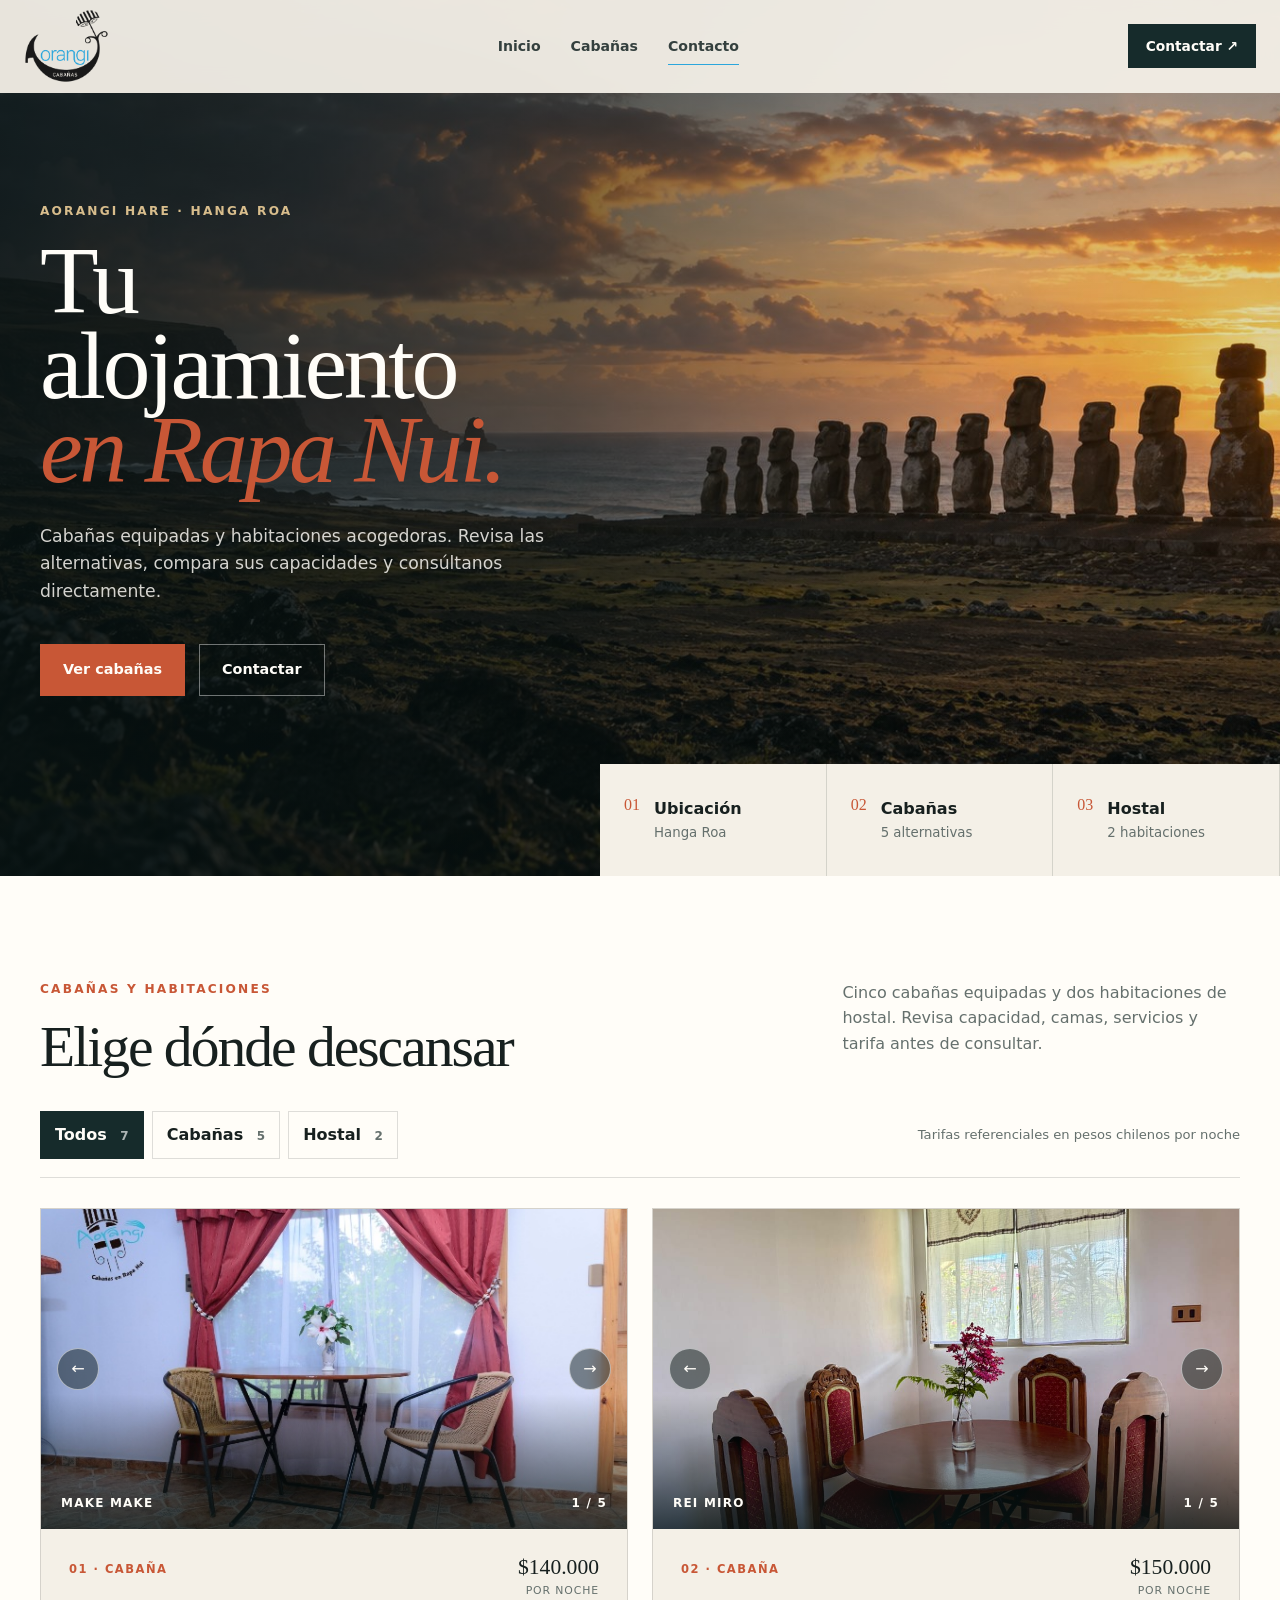
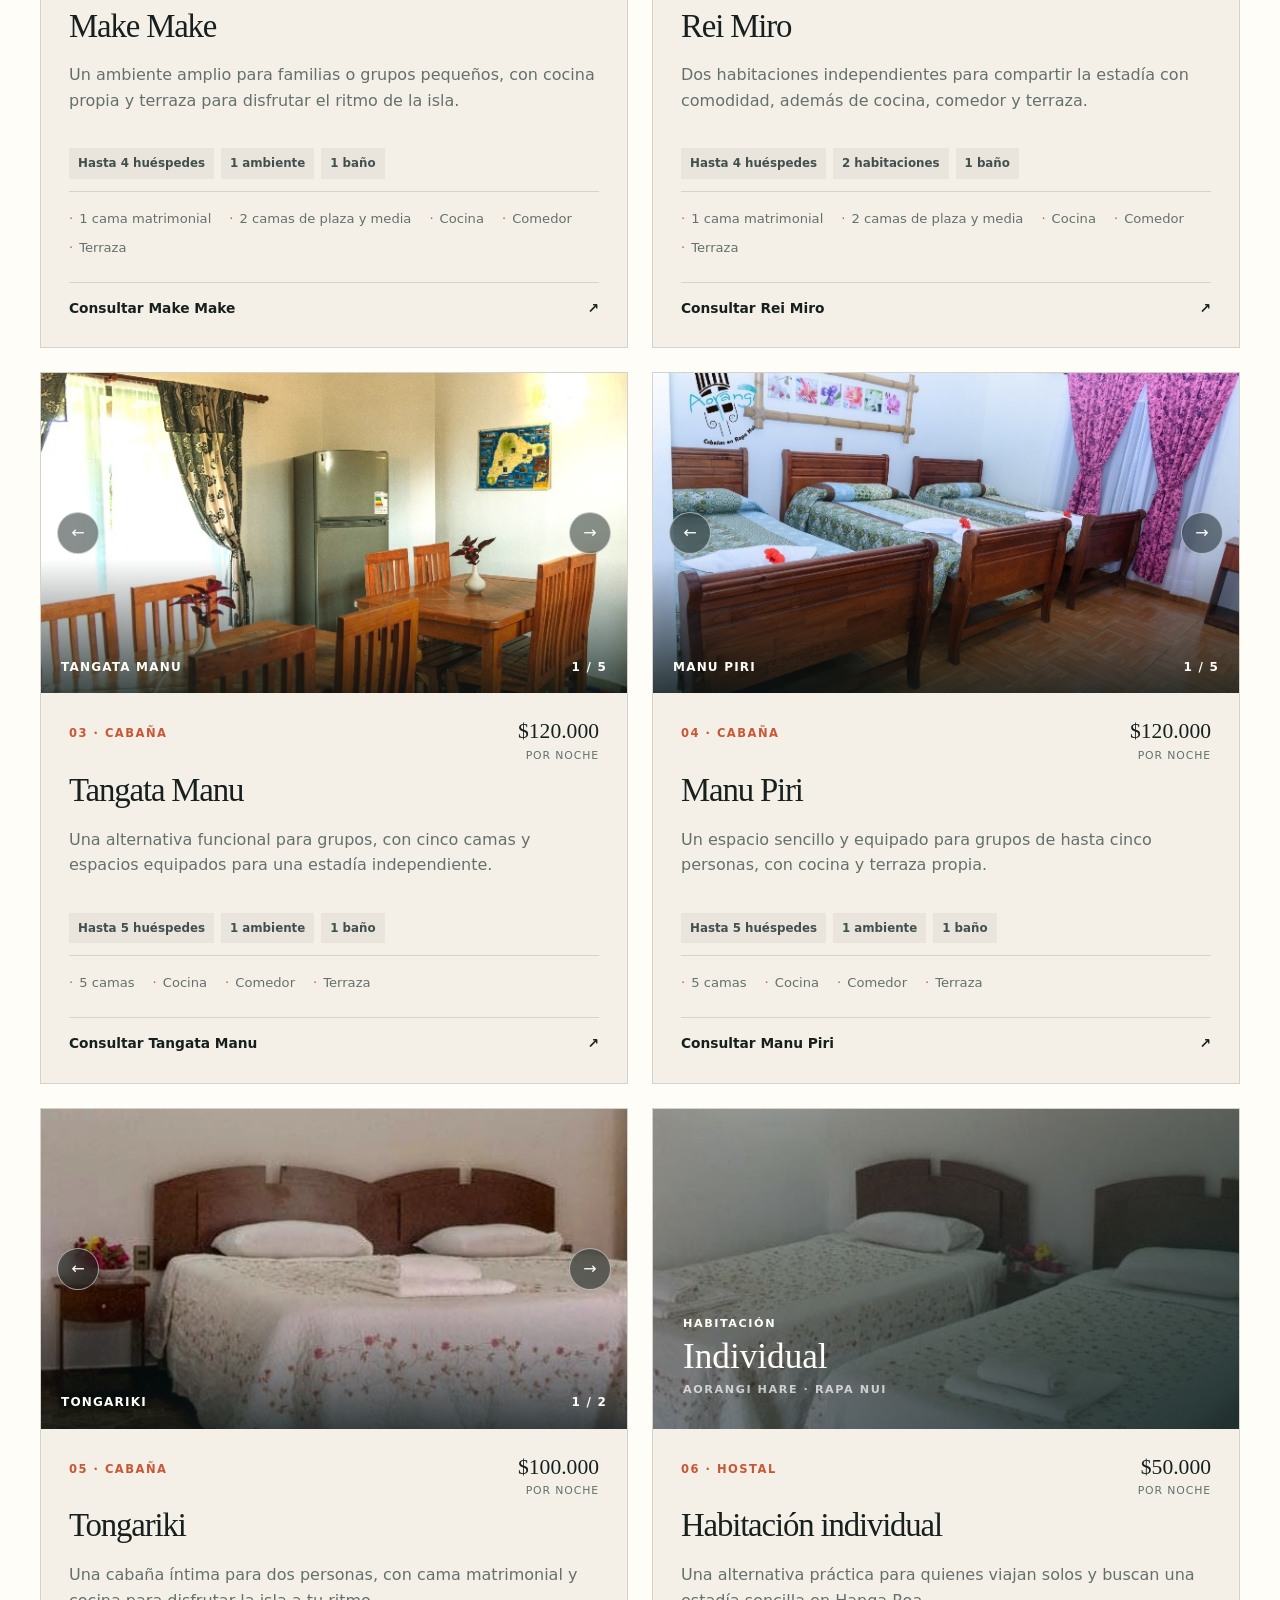
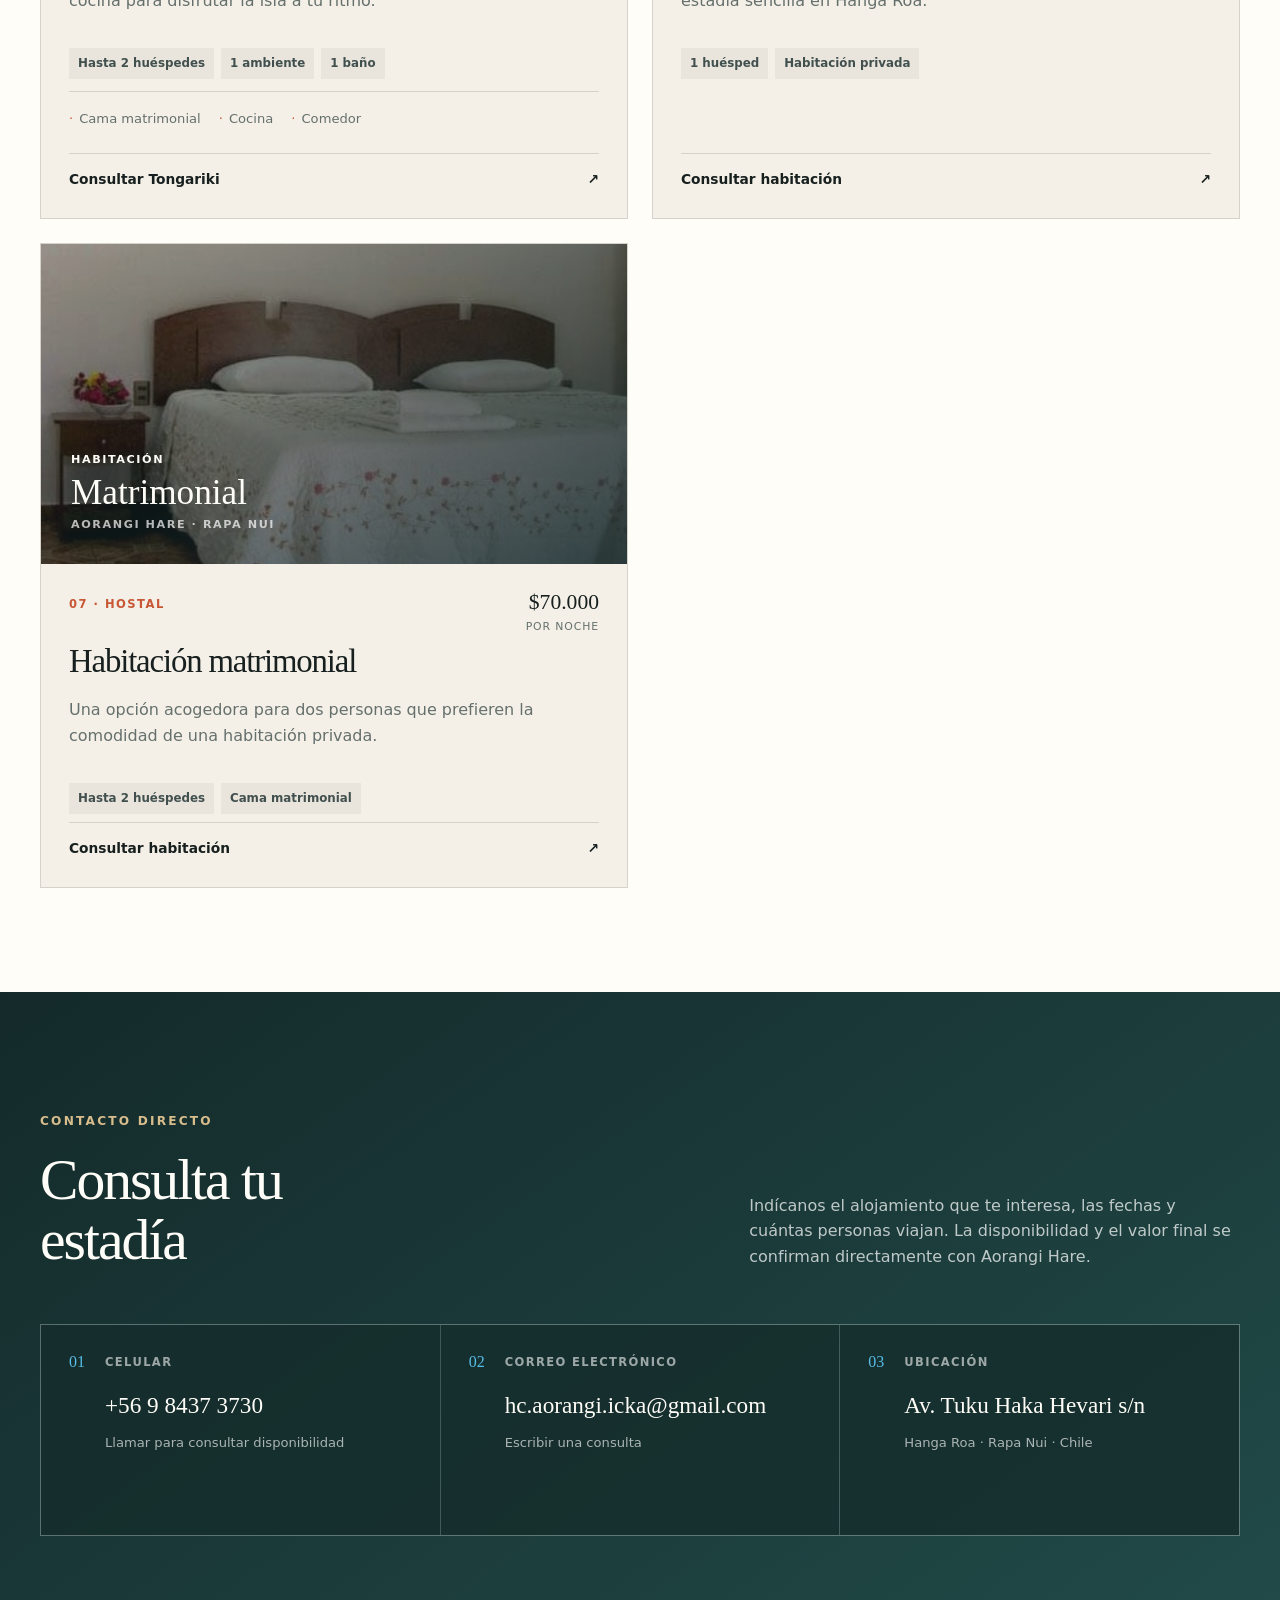
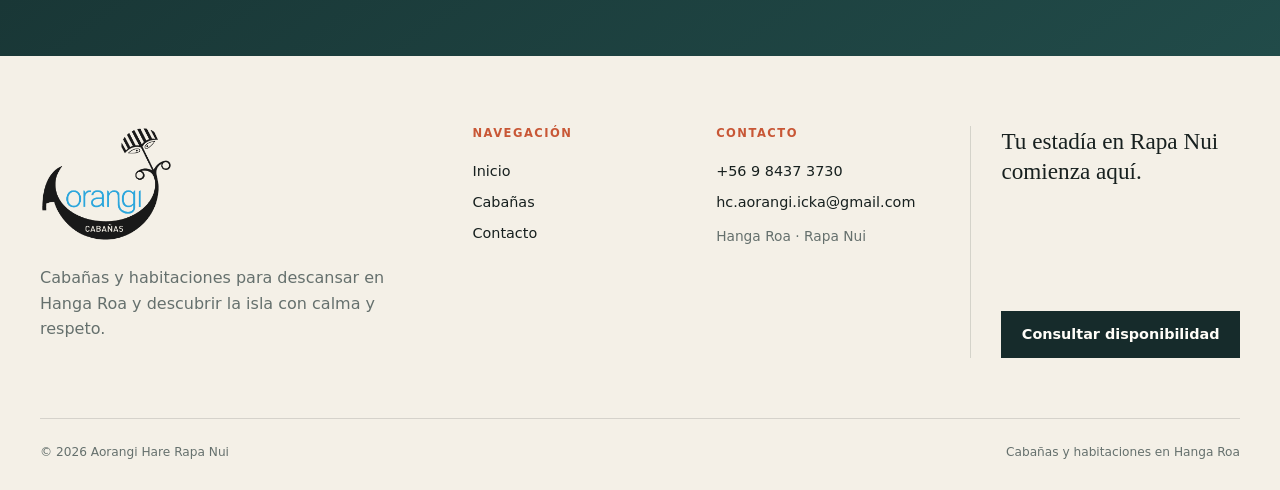
==== commit 66b58518: "Simplificar sitio y destacar contactos" ====
--- a/index.html
+++ b/index.html
@@ -3,9 +3,9 @@
 <head>
   <meta charset="utf-8">
   <meta name="viewport" content="width=device-width, initial-scale=1">
-  <meta name="description" content="Cabañas y habitaciones Aorangi Hare en Hanga Roa, Rapa Nui. Conoce capacidades, camas, servicios y tarifas por noche.">
+  <meta name="description" content="Cabañas y habitaciones Aorangi Hare en Hanga Roa, Rapa Nui. Revisa alojamientos, tarifas y formas de contacto.">
   <meta name="theme-color" content="#162b2b">
-  <title>Cabañas Aorangi Hare · Alojamiento en Rapa Nui</title>
+  <title>Aorangi Hare · Cabañas en Rapa Nui</title>
   <link rel="icon" href="favicon.png" type="image/png">
   <link rel="apple-touch-icon" href="apple-touch-icon.png">
   <link rel="preload" href="images/hero-rapa-nui.jpg" as="image" fetchpriority="high">
@@ -20,13 +20,12 @@
         <img class="brand-logo" src="images/logo-aorangi.png" alt="Cabañas Aorangi Rapa Nui" width="1979" height="1725">
       </a>
       <nav class="main-nav" id="main-nav" aria-label="Navegación principal">
-        <a href="#alojamiento">Alojamientos</a>
-        <a href="#experiencias">Experiencias</a>
-        <a href="#cultura">Cultura</a>
-        <a href="#reserva">Reserva</a>
-        <a class="nav-mobile-cta" href="#reserva">Buscar alojamiento</a>
+        <a href="#inicio">Inicio</a>
+        <a href="#alojamiento">Cabañas</a>
+        <a href="#contacto">Contacto</a>
+        <a class="nav-mobile-cta" href="#contacto">Consultar disponibilidad</a>
       </nav>
-      <a class="nav-cta" href="#contacto">Contacto <span aria-hidden="true">↗</span></a>
+      <a class="nav-cta" href="#contacto">Contactar <span aria-hidden="true">↗</span></a>
       <button class="menu-toggle" type="button" aria-controls="main-nav" aria-expanded="false" aria-label="Abrir menú">
         <span></span><span></span>
       </button>
@@ -37,22 +36,22 @@
     <section class="hero" aria-labelledby="hero-title">
       <div class="hero-shade"></div>
       <div class="container hero-content">
-        <p class="eyebrow light">27°07′S · 109°22′O</p>
-        <h1 id="hero-title">Una isla que se vive <em>sin prisa.</em></h1>
-        <p class="hero-copy">Cabañas equipadas y habitaciones acogedoras en Hanga Roa para vivir Rapa Nui con calma, comodidad y respeto por la isla.</p>
+        <p class="eyebrow light">Aorangi Hare · Hanga Roa</p>
+        <h1 id="hero-title">Tu alojamiento <em>en Rapa Nui.</em></h1>
+        <p class="hero-copy">Cabañas equipadas y habitaciones acogedoras. Revisa las alternativas, compara sus capacidades y consúltanos directamente.</p>
         <div class="hero-actions">
-          <a class="button button-primary" href="#alojamiento">Ver alojamientos</a>
-          <a class="button button-quiet" href="#experiencias">Explorar la isla <span aria-hidden="true">↓</span></a>
-        </div>
-      </div>
-      <div class="hero-facts" role="group" aria-label="Información rápida de Rapa Nui">
-        <div><span>01</span><strong>Origen</strong><small>Isla volcánica</small></div>
-        <div><span>02</span><strong>Idioma</strong><small>Rapa Nui · Español</small></div>
-        <div><span>03</span><strong>Ritmo</strong><small>Tiempo de isla</small></div>
-      </div>
-    </section>
-
-    <section class="intro section-pad">
+          <a class="button button-primary" href="#alojamiento">Ver cabañas</a>
+          <a class="button button-quiet" href="#contacto">Contactar</a>
+        </div>
+      </div>
+      <div class="hero-facts" role="group" aria-label="Información del alojamiento">
+        <div><span>01</span><strong>Ubicación</strong><small>Hanga Roa</small></div>
+        <div><span>02</span><strong>Cabañas</strong><small>5 alternativas</small></div>
+        <div><span>03</span><strong>Hostal</strong><small>2 habitaciones</small></div>
+      </div>
+    </section>
+
+    <section class="intro section-pad" hidden>
       <div class="container intro-grid">
         <p class="eyebrow">Iorana · Bienvenido</p>
         <div>
@@ -70,8 +69,8 @@
     <section class="stays section-pad" id="alojamiento" aria-labelledby="stays-title">
       <div class="container">
         <div class="section-heading stays-heading">
-          <div><p class="eyebrow">Tu espacio en Rapa Nui</p><h2 id="stays-title">Elige cómo quieres descansar</h2></div>
-          <p>Cinco cabañas equipadas y dos alternativas de hostal, con tarifas claras para que compares antes de consultar disponibilidad.</p>
+          <div><p class="eyebrow">Cabañas y habitaciones</p><h2 id="stays-title">Elige dónde descansar</h2></div>
+          <p>Cinco cabañas equipadas y dos habitaciones de hostal. Revisa capacidad, camas, servicios y tarifa antes de consultar.</p>
         </div>
 
         <div class="stay-toolbar" aria-label="Filtrar alojamientos">
@@ -182,7 +181,7 @@
       </div>
     </section>
 
-    <section class="experiences section-pad" id="experiencias" aria-labelledby="experiences-title">
+    <section class="experiences section-pad" id="experiencias" aria-labelledby="experiences-title" hidden>
       <div class="container">
         <div class="section-heading light-heading">
           <div><p class="eyebrow light">Vive Rapa Nui</p><h2 id="experiences-title">Experiencias que querrás recordar</h2></div>
@@ -199,7 +198,7 @@
       </div>
     </section>
 
-    <section class="culture section-pad" id="cultura" aria-labelledby="culture-title">
+    <section class="culture section-pad" id="cultura" aria-labelledby="culture-title" hidden>
       <div class="container culture-grid">
         <div class="culture-photo" role="img" aria-label="Moai en el paisaje costero de Rapa Nui"><span>Patrimonio vivo</span></div>
         <div class="culture-copy">
@@ -215,7 +214,7 @@
       </div>
     </section>
 
-    <section class="booking section-pad" id="reserva" aria-labelledby="booking-title">
+    <section class="booking section-pad" id="reserva" aria-labelledby="booking-title" hidden>
       <div class="container booking-shell">
         <div class="booking-intro">
           <p class="eyebrow light">Tu estadía en la isla</p>
@@ -270,7 +269,7 @@
       </div>
     </section>
 
-    <section class="faq section-pad" aria-labelledby="faq-title">
+    <section class="faq section-pad" aria-labelledby="faq-title" hidden>
       <div class="container faq-grid">
         <div><p class="eyebrow">Antes de viajar</p><h2 id="faq-title">Lo esencial, claro y simple</h2></div>
         <div class="faq-list">
@@ -282,31 +281,32 @@
       </div>
     </section>
 
-    <section class="contact section-pad" id="contacto" aria-labelledby="contact-title">
-      <div class="container contact-grid">
-        <div class="contact-intro">
-          <p class="eyebrow light">Estamos para ayudarte</p>
-          <h2 id="contact-title">Conversemos sobre tu estadía</h2>
-          <p>Cuéntanos tus fechas, cuántas personas viajan y qué necesitas. Te responderemos con la información necesaria para preparar tu visita a Rapa Nui.</p>
-          <div class="contact-details">
-            <div><span>Ubicación</span><strong>Hanga Roa · Rapa Nui</strong></div>
-            <div><span>Consultas</span><strong>Reservas y estadías</strong></div>
+    <section class="contact-simple section-pad" id="contacto" aria-labelledby="contact-title">
+      <div class="container">
+        <div class="contact-simple-heading">
+          <div>
+            <p class="eyebrow light">Contacto directo</p>
+            <h2 id="contact-title">Consulta tu estadía</h2>
           </div>
-        </div>
-        <form class="contact-form" id="contact-form">
-          <div class="contact-row">
-            <label for="contact-name">Nombre completo<input id="contact-name" name="name" type="text" autocomplete="name" placeholder="Tu nombre" required></label>
-            <label for="contact-email">Correo electrónico<input id="contact-email" name="email" type="email" autocomplete="email" placeholder="tu@correo.cl" required></label>
-          </div>
-          <div class="contact-row">
-            <label for="contact-phone">Teléfono<input id="contact-phone" name="phone" type="tel" autocomplete="tel" placeholder="+56 9 0000 0000"></label>
-            <label for="contact-subject">Motivo de contacto<select id="contact-subject" name="subject" required><option value="">Selecciona una opción</option><option>Consultar disponibilidad</option><option>Información sobre cabañas</option><option>Experiencias en la isla</option><option>Otra consulta</option></select></label>
-          </div>
-          <label for="contact-message">Mensaje<textarea id="contact-message" name="message" rows="5" placeholder="Cuéntanos las fechas de tu viaje y cómo podemos ayudarte" required></textarea></label>
-          <button class="contact-submit" type="submit">Enviar consulta <span aria-hidden="true">→</span></button>
-          <p class="contact-note">Formulario de demostración: todavía no envía información.</p>
-          <p class="contact-status" id="contact-status" role="status" aria-live="polite"></p>
-        </form>
+          <p>Indícanos el alojamiento que te interesa, las fechas y cuántas personas viajan. La disponibilidad y el valor final se confirman directamente con Aorangi Hare.</p>
+        </div>
+
+        <p class="selected-stay" id="selected-stay" role="status" aria-live="polite" hidden></p>
+
+        <div class="contact-options" aria-label="Datos de contacto">
+          <a class="contact-option" href="tel:+56984373730" aria-label="Llamar a Cabañas Aorangi al +56 9 8437 3730">
+            <span class="contact-option-number">01</span>
+            <div><p>Celular</p><strong>+56 9 8437 3730</strong><small>Llamar para consultar disponibilidad</small></div>
+          </a>
+          <a class="contact-option" href="mailto:hc.aorangi.icka@gmail.com" aria-label="Escribir a hc.aorangi.icka@gmail.com">
+            <span class="contact-option-number">02</span>
+            <div><p>Correo electrónico</p><strong>hc.aorangi.icka@gmail.com</strong><small>Escribir una consulta</small></div>
+          </a>
+          <article class="contact-option">
+            <span class="contact-option-number">03</span>
+            <div><p>Ubicación</p><strong>Av. Tuku Haka Hevari s/n</strong><small>Hanga Roa · Rapa Nui · Chile</small></div>
+          </article>
+        </div>
       </div>
     </section>
   </main>
@@ -314,11 +314,11 @@
   <footer>
     <div class="container footer-grid">
       <div class="footer-brand"><a class="brand brand-logo-link" href="#inicio" aria-label="Cabañas Aorangi Rapa Nui, volver al inicio"><img class="brand-logo footer-brand-logo" src="images/logo-aorangi.png" alt="Cabañas Aorangi Rapa Nui" width="1979" height="1725"></a><p>Cabañas y habitaciones para descansar en Hanga Roa y descubrir la isla con calma y respeto.</p></div>
-      <div><h2>Explora</h2><a href="#alojamiento">Alojamientos</a><a href="#experiencias">Experiencias</a><a href="#cultura">Cultura</a></div>
-      <div><h2>Reserva</h2><a href="#reserva">Buscar alojamiento</a><a href="#faq-title">Preguntas frecuentes</a><a href="#contacto">Contacto</a></div>
-      <div class="footer-note"><p>Hecho para mirar la isla de otra manera.</p><span>Rapa Nui · Chile</span></div>
+      <div><h2>Navegación</h2><a href="#inicio">Inicio</a><a href="#alojamiento">Cabañas</a><a href="#contacto">Contacto</a></div>
+      <div><h2>Contacto</h2><a href="tel:+56984373730">+56 9 8437 3730</a><a href="mailto:hc.aorangi.icka@gmail.com">hc.aorangi.icka@gmail.com</a><span>Hanga Roa · Rapa Nui</span></div>
+      <div class="footer-note"><p>Tu estadía en Rapa Nui comienza aquí.</p><a href="#contacto">Consultar disponibilidad</a></div>
     </div>
-    <div class="container footer-bottom"><span>© <span id="year"></span> Aorangi Hare Rapa Nui</span><span>Sitio informativo · Primera versión</span></div>
+    <div class="container footer-bottom"><span>© <span id="year"></span> Aorangi Hare Rapa Nui</span><span>Cabañas y habitaciones en Hanga Roa</span></div>
   </footer>
 
   <script src="script.js" defer></script>
--- a/styles.css
+++ b/styles.css
@@ -34,3 +34,13 @@
 .site-header{background:rgba(244,240,231,.95)}.nav-shell{height:92px}.brand{gap:0;font:inherit}.brand-logo-link{flex:none}.brand-logo{display:block;width:auto;height:74px;object-fit:contain}.brand em,.brand-mark{display:none}.main-nav a:not(.nav-mobile-cta)::after{background:#2ba6dc}.hero{padding-top:92px}.footer-brand-logo{height:116px}.footer-brand p{margin-top:16px}
 @media (max-width:760px){.nav-shell{height:76px}.brand-logo{height:60px}.main-nav{inset:76px 0 auto}.hero{padding-top:76px}.footer-brand-logo{height:104px}}
 @media (max-width:420px){.brand-logo{height:56px}.footer-brand-logo{height:96px}}
+
+/* Versión simple: Inicio, Cabañas y Contacto */
+[hidden]{display:none!important}
+.hero{min-height:760px}.hero-content{padding:110px 0 180px}.hero h1{max-width:10.5ch;font-size:clamp(3.8rem,7.5vw,7.2rem)}.hero-copy{max-width:52ch;font-size:1.08rem}.hero-facts{width:min(680px,58vw)}
+.stays{padding-block:104px}.stays-heading{align-items:start}.stay-card-wide,.stay-card-hostel{display:flex;flex-direction:column;grid-column:auto}.stay-card-wide .stay-gallery,.stay-gallery{height:320px;min-height:0}.hostel-visual{width:100%;min-height:320px}.stay-content{padding:28px}.stay-content>p:not(.card-number):not(.stay-price){min-height:52px}
+.contact-simple{background:linear-gradient(145deg,#142a2a,#214b49);color:var(--white)}.contact-simple-heading{display:grid;grid-template-columns:1fr .78fr;gap:80px;align-items:end}.contact-simple-heading h2{max-width:10ch}.contact-simple-heading>p{max-width:52ch;margin:0;color:rgba(255,255,255,.72)}.contact-options{display:grid;grid-template-columns:repeat(3,1fr);gap:1px;margin-top:54px;background:rgba(255,255,255,.16);border:1px solid rgba(255,255,255,.16)}.contact-option{min-height:210px;padding:28px;background:rgba(13,38,37,.82);display:grid;grid-template-columns:auto 1fr;gap:20px;color:var(--white);transition:background .2s}.contact-option[href]:hover{background:rgba(35,85,82,.95)}.contact-option-number{color:#57bde9;font:500 1rem var(--serif)}.contact-option p{margin:0 0 20px;color:rgba(255,255,255,.58);font-size:.72rem;font-weight:800;letter-spacing:.12em;text-transform:uppercase}.contact-option strong,.contact-option small{display:block}.contact-option strong{overflow-wrap:anywhere;font:500 1.45rem/1.25 var(--serif)}.contact-option small{margin-top:12px;color:rgba(255,255,255,.64);font-size:.82rem}.selected-stay{margin:38px 0 -28px;padding:16px 18px;border-left:3px solid #57bde9;background:rgba(255,255,255,.1);color:var(--white);font-weight:700}
+footer .footer-grid>div:not(.footer-brand):not(.footer-note) span{display:block;margin:7px 0;color:var(--muted);font-size:.86rem}.footer-note a{display:inline-flex!important;align-items:center;justify-content:center;margin-top:20px;padding:12px 16px!important;background:var(--forest);color:var(--white);font-weight:750}.footer-note a:hover{background:#214b49}
+@media (max-width:900px){.contact-simple-heading{grid-template-columns:1fr;gap:28px}.contact-options{grid-template-columns:1fr}.contact-option{min-height:0}.stay-content>p:not(.card-number):not(.stay-price){min-height:0}}
+@media (max-width:760px){.hero{min-height:720px}.hero-content{padding:76px 0 180px}.hero h1{font-size:clamp(3.3rem,15vw,5.5rem)}.hero-facts{width:auto}.stays{padding-block:76px}.stay-catalog{display:grid;overflow:visible}.stay-card,.stay-card-wide,.stay-card-hostel{width:100%;flex:none}.stay-card-wide .stay-gallery,.stay-gallery,.hostel-visual{height:250px;min-height:250px}.contact-simple{padding-block:76px}.contact-options{margin-top:38px}.contact-option{padding:24px}.footer-grid{grid-template-columns:1fr}.footer-brand{grid-column:auto}.footer-note{grid-column:auto}.footer-note p{max-width:20ch}}
+@media (max-width:420px){.hero-facts div{padding:14px 10px}.hero-facts small{font-size:.62rem}.contact-option{grid-template-columns:1fr;gap:8px}.contact-option p{margin-bottom:12px}}
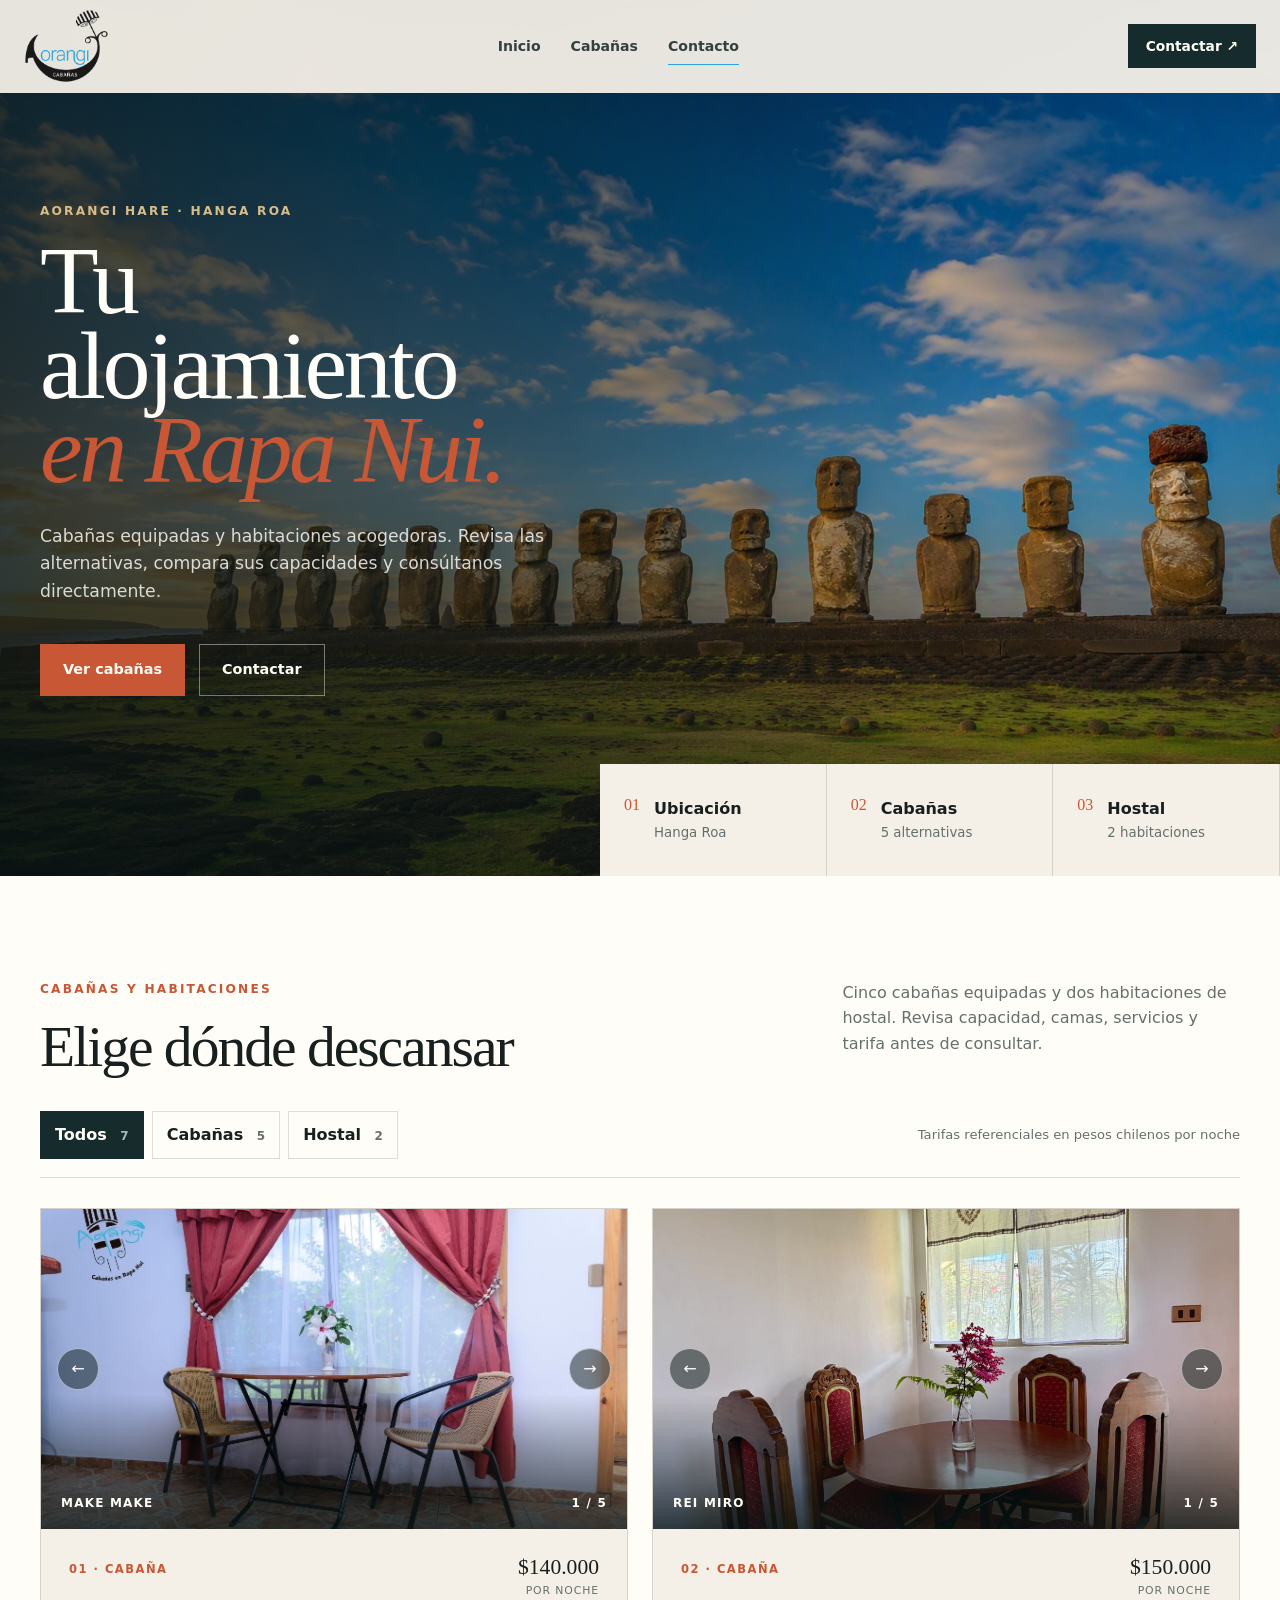
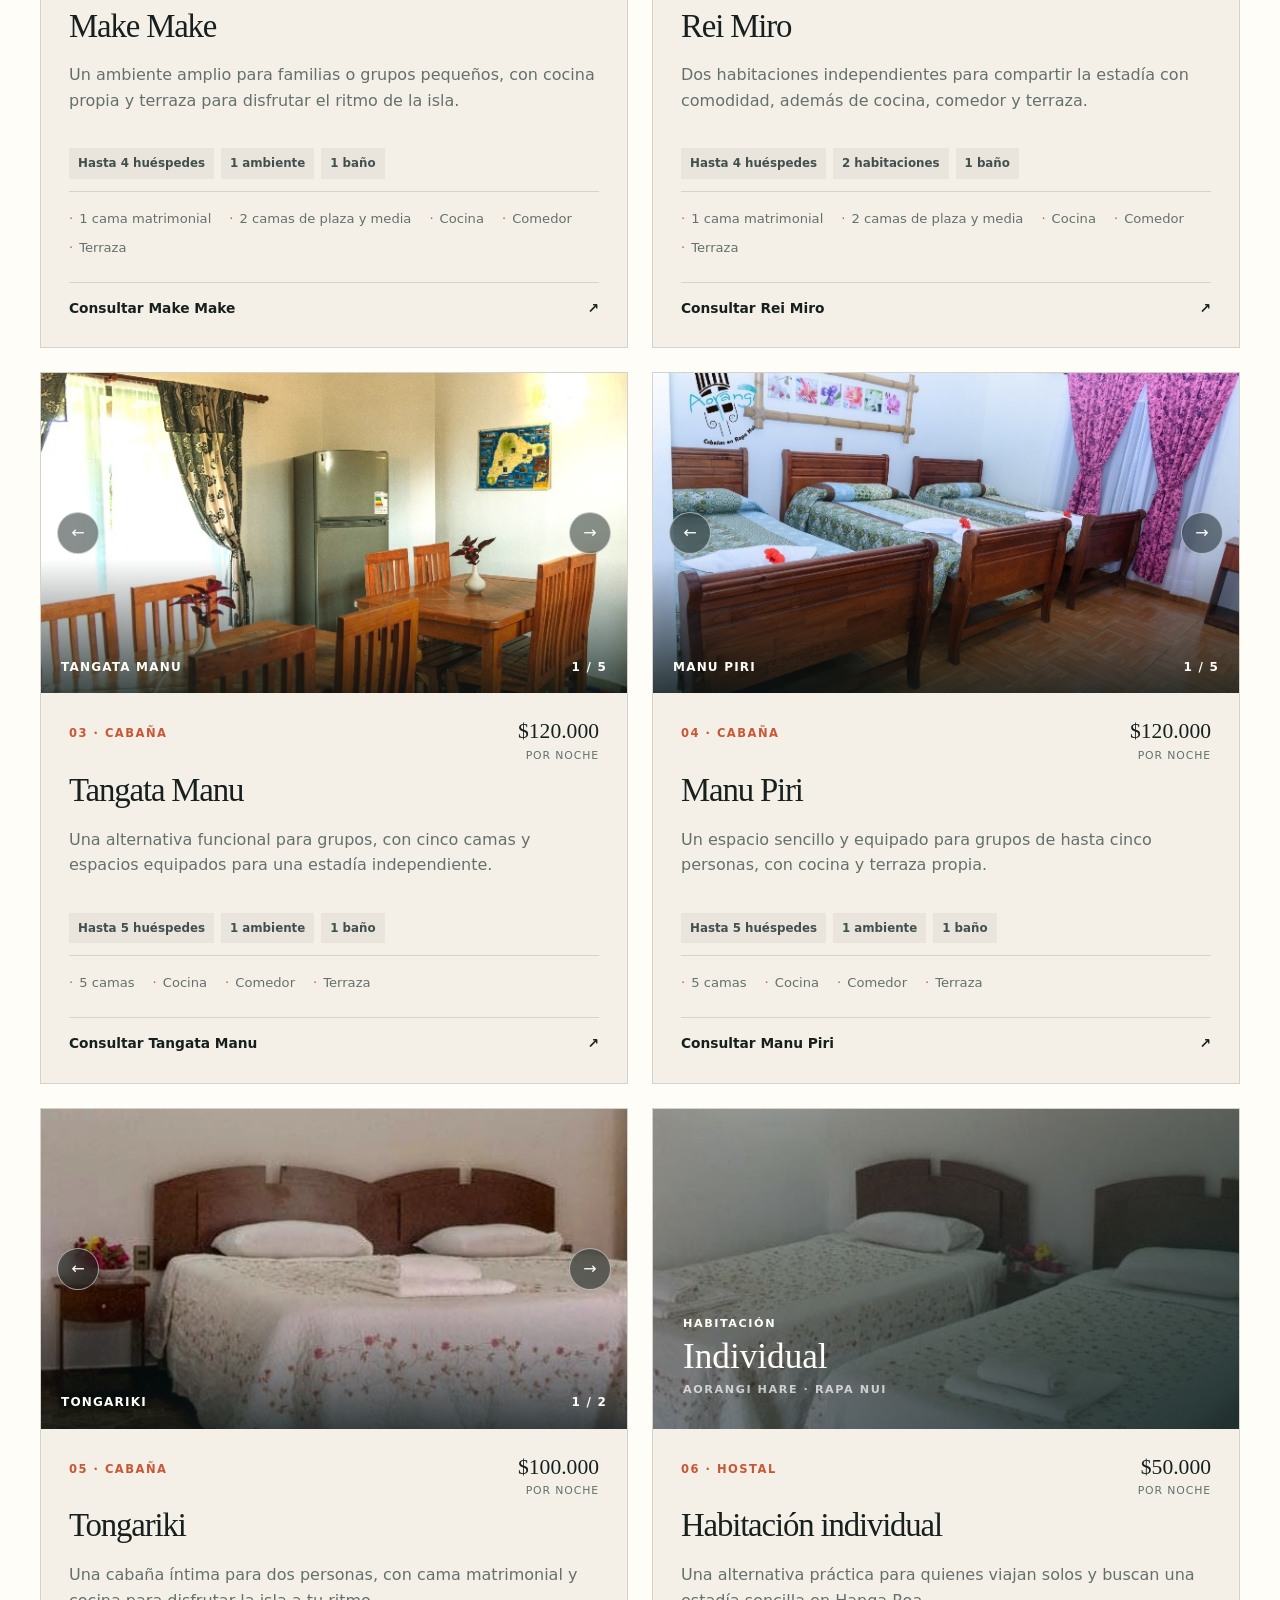
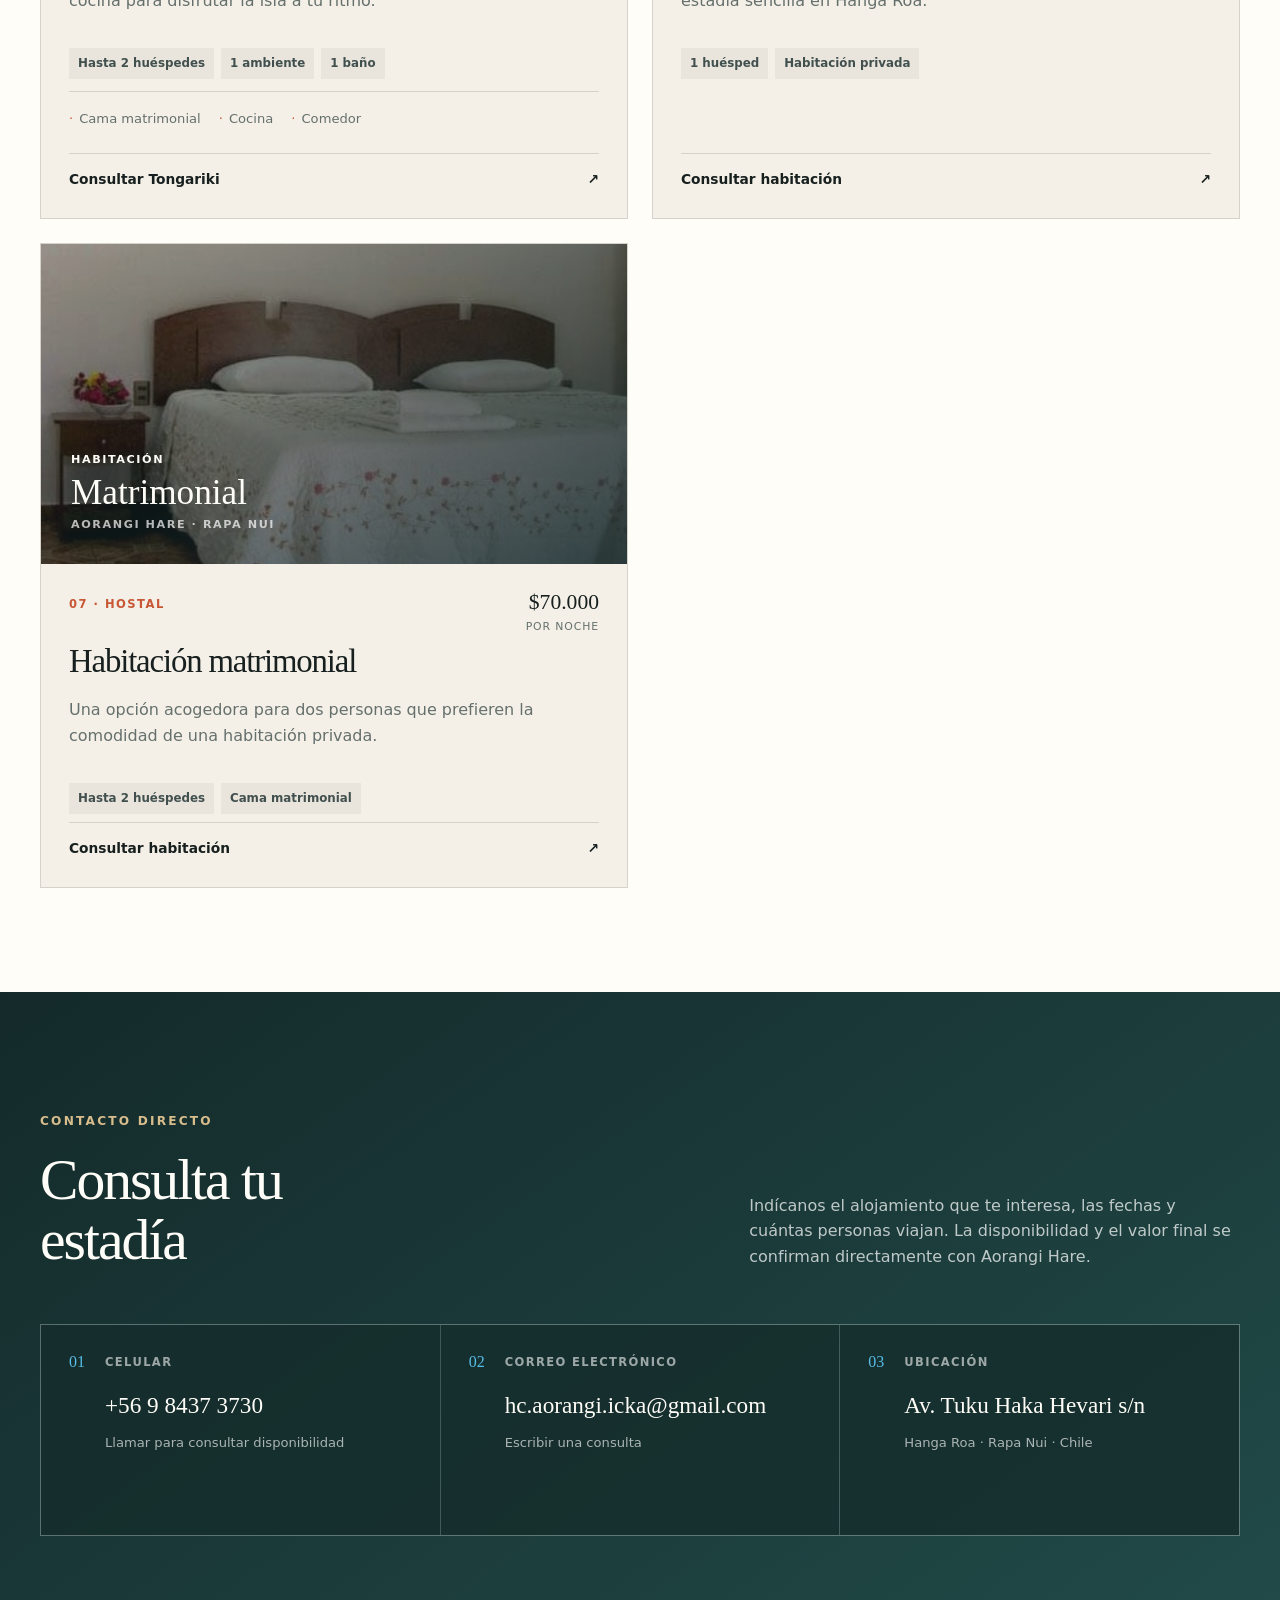
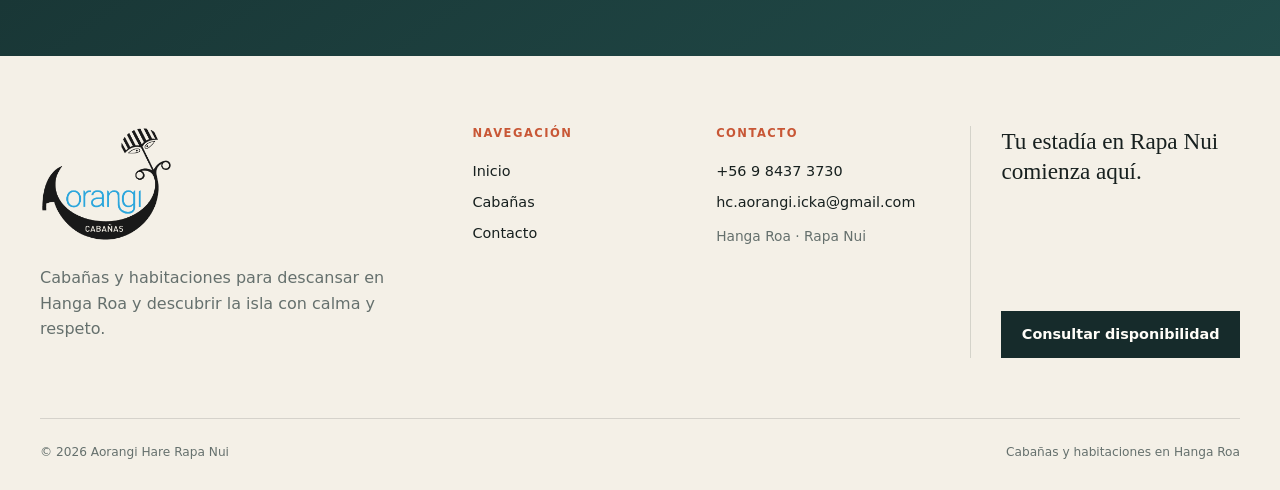
==== commit 18c7b028: "Actualizar imagen principal del sitio" ====
--- a/index.html
+++ b/index.html
@@ -8,7 +8,7 @@
   <title>Aorangi Hare · Cabañas en Rapa Nui</title>
   <link rel="icon" href="favicon.png" type="image/png">
   <link rel="apple-touch-icon" href="apple-touch-icon.png">
-  <link rel="preload" href="images/hero-rapa-nui.jpg" as="image" fetchpriority="high">
+  <link rel="preload" href="images/fondo.jpeg" as="image" fetchpriority="high">
   <link rel="stylesheet" href="styles.css">
 </head>
 <body>
--- a/styles.css
+++ b/styles.css
@@ -1,7 +1,7 @@
 :root{--ink:#17201f;--forest:#162b2b;--ocean:#27645f;--terracotta:#c85736;--sand:#d8bd8c;--paper:#f4f0e7;--white:#fffdf8;--muted:#65706d;--line:rgba(23,32,31,.14);--serif:"Iowan Old Style","Palatino Linotype",Palatino,Georgia,serif;--sans:Inter,ui-sans-serif,system-ui,-apple-system,"Segoe UI",sans-serif;--max:1200px;--shadow:0 24px 60px rgba(10,25,24,.16)}
 *{box-sizing:border-box}html{scroll-behavior:smooth;scroll-padding-top:84px}body{margin:0;background:var(--paper);color:var(--ink);font:16px/1.6 var(--sans);-webkit-font-smoothing:antialiased}body.menu-open{overflow:hidden}a{color:inherit;text-decoration:none}button,input,select{font:inherit}img{display:block;max-width:100%}.container{width:min(var(--max),calc(100% - 48px));margin-inline:auto}.visually-hidden,.skip-link:not(:focus){position:absolute;width:1px;height:1px;padding:0;margin:-1px;overflow:hidden;clip:rect(0,0,0,0);white-space:nowrap;border:0}.skip-link{position:fixed;z-index:1000;top:8px;left:8px;background:var(--white);padding:10px 16px}.eyebrow{margin:0 0 18px;color:var(--terracotta);font-size:.76rem;font-weight:750;letter-spacing:.18em;text-transform:uppercase}.eyebrow.light{color:var(--sand)}h1,h2,h3,blockquote{font-family:var(--serif);font-weight:500;letter-spacing:-.035em}h2{margin:0;font-size:clamp(2.3rem,4.5vw,4.5rem);line-height:1.04}h2 em,h1 em{color:var(--terracotta);font-weight:400}p{margin-top:0}.section-pad{padding:120px 0}.section-heading{display:grid;grid-template-columns:1.3fr .7fr;align-items:end;gap:64px;margin-bottom:52px}.section-heading>p{margin:0;color:var(--muted);max-width:48ch}.light-heading{color:var(--white)}.light-heading>p{color:rgba(255,253,248,.7)}
 .site-header{position:fixed;z-index:100;inset:0 0 auto;background:rgba(244,240,231,.92);border-bottom:1px solid transparent;backdrop-filter:blur(14px);transition:box-shadow .2s,border-color .2s}.site-header.scrolled{border-color:var(--line);box-shadow:0 6px 24px rgba(10,25,24,.06)}.nav-shell{height:80px;width:min(1320px,calc(100% - 48px));margin:auto;display:flex;align-items:center;justify-content:space-between}.brand{display:inline-flex;align-items:center;gap:12px;font-family:var(--serif);font-size:1.15rem;line-height:1}.brand em{display:block;color:var(--terracotta);font-size:.85rem;letter-spacing:.05em}.brand-mark{width:38px;height:38px;display:grid;place-items:center;border:1px solid var(--ink);border-radius:50%;font:700 .7rem var(--sans);letter-spacing:.12em}.main-nav{display:flex;gap:30px;align-items:center}.main-nav a{position:relative;color:#34403e;font-size:.88rem;font-weight:600}.main-nav a:not(.nav-mobile-cta)::after{content:"";position:absolute;left:0;right:100%;bottom:-8px;height:1px;background:var(--terracotta);transition:right .2s}.main-nav a:hover::after,.main-nav a.active::after{right:0}.nav-cta{padding:11px 18px;background:var(--forest);color:var(--white);font-size:.86rem;font-weight:700}.nav-mobile-cta,.menu-toggle{display:none}.menu-toggle{border:0;background:none;padding:10px}.menu-toggle span{display:block;width:24px;height:2px;margin:6px 0;background:var(--ink);transition:transform .2s}.menu-toggle[aria-expanded=true] span:first-child{transform:translateY(4px) rotate(45deg)}.menu-toggle[aria-expanded=true] span:last-child{transform:translateY(-4px) rotate(-45deg)}
-.hero{position:relative;min-height:100svh;padding-top:80px;display:flex;align-items:center;color:var(--white);background:url("images/hero-rapa-nui.jpg") center/cover no-repeat}.hero-shade{position:absolute;inset:0;background:linear-gradient(90deg,rgba(7,18,18,.82) 0%,rgba(7,18,18,.52) 44%,rgba(7,18,18,.12) 76%),linear-gradient(0deg,rgba(7,18,18,.45),transparent 45%)}.hero-content{position:relative;z-index:1;padding:92px 0 160px}.hero h1{margin:0;max-width:9ch;font-size:clamp(4rem,8.2vw,8.2rem);line-height:.88}.hero h1 em{display:block}.hero-copy{max-width:49ch;margin:30px 0 0;color:rgba(255,253,248,.82);font-size:1.05rem}.hero-actions{display:flex;gap:14px;margin-top:38px;flex-wrap:wrap}.button{min-height:52px;padding:13px 22px;display:inline-flex;align-items:center;justify-content:center;border:1px solid transparent;cursor:pointer;font-size:.9rem;font-weight:750;transition:transform .18s,background .18s,color .18s}.button:hover{transform:translateY(-2px)}.button-primary{background:var(--terracotta);color:var(--white)}.button-primary:hover{background:#ae452a}.button-quiet{border-color:rgba(255,255,255,.42);color:var(--white)}.button-quiet:hover{background:rgba(255,255,255,.1)}.hero-facts{position:absolute;z-index:2;right:0;bottom:0;display:grid;grid-template-columns:repeat(3,1fr);width:min(720px,62vw);background:var(--paper);color:var(--ink)}.hero-facts div{min-height:112px;padding:24px;border-right:1px solid var(--line);display:grid;grid-template-columns:auto 1fr;gap:0 14px;align-content:center}.hero-facts span{grid-row:span 2;color:var(--terracotta);font:500 1rem var(--serif)}.hero-facts strong,.hero-facts small{display:block}.hero-facts small{color:var(--muted)}
+.hero{position:relative;min-height:100svh;padding-top:80px;display:flex;align-items:center;color:var(--white);background:url("images/fondo.jpeg") center/cover no-repeat}.hero-shade{position:absolute;inset:0;background:linear-gradient(90deg,rgba(7,18,18,.82) 0%,rgba(7,18,18,.52) 44%,rgba(7,18,18,.12) 76%),linear-gradient(0deg,rgba(7,18,18,.45),transparent 45%)}.hero-content{position:relative;z-index:1;padding:92px 0 160px}.hero h1{margin:0;max-width:9ch;font-size:clamp(4rem,8.2vw,8.2rem);line-height:.88}.hero h1 em{display:block}.hero-copy{max-width:49ch;margin:30px 0 0;color:rgba(255,253,248,.82);font-size:1.05rem}.hero-actions{display:flex;gap:14px;margin-top:38px;flex-wrap:wrap}.button{min-height:52px;padding:13px 22px;display:inline-flex;align-items:center;justify-content:center;border:1px solid transparent;cursor:pointer;font-size:.9rem;font-weight:750;transition:transform .18s,background .18s,color .18s}.button:hover{transform:translateY(-2px)}.button-primary{background:var(--terracotta);color:var(--white)}.button-primary:hover{background:#ae452a}.button-quiet{border-color:rgba(255,255,255,.42);color:var(--white)}.button-quiet:hover{background:rgba(255,255,255,.1)}.hero-facts{position:absolute;z-index:2;right:0;bottom:0;display:grid;grid-template-columns:repeat(3,1fr);width:min(720px,62vw);background:var(--paper);color:var(--ink)}.hero-facts div{min-height:112px;padding:24px;border-right:1px solid var(--line);display:grid;grid-template-columns:auto 1fr;gap:0 14px;align-content:center}.hero-facts span{grid-row:span 2;color:var(--terracotta);font:500 1rem var(--serif)}.hero-facts strong,.hero-facts small{display:block}.hero-facts small{color:var(--muted)}
 .intro-grid{display:grid;grid-template-columns:.45fr 1.2fr .7fr;gap:64px;align-items:start}.intro h2{font-size:clamp(2.8rem,5vw,5rem)}.intro h2+ p{max-width:62ch;margin:30px 0 0;color:var(--muted);font-size:1.05rem}.quote-card{padding:32px 0 0;border-top:1px solid var(--ink)}.quote-mark{font:4rem/1 var(--serif);color:var(--terracotta)}blockquote{margin:4px 0 24px;font-size:1.42rem;line-height:1.35}.quote-card p{color:var(--muted);font-size:.78rem;text-transform:uppercase;letter-spacing:.12em}
 .stays{background:var(--white)}.stay-grid{display:grid;grid-template-columns:1.15fr .925fr .925fr;gap:20px}.stay-card{background:var(--paper);border:1px solid var(--line);overflow:hidden;display:flex;flex-direction:column;transition:transform .25s,box-shadow .25s}.stay-card:hover{transform:translateY(-5px);box-shadow:var(--shadow)}.stay-image{height:260px;position:relative;margin:0;overflow:hidden;background:var(--forest)}.stay-card-featured .stay-image{height:350px}.stay-image img{width:100%;height:100%;object-fit:cover;transition:transform .4s}.stay-card:hover .stay-image img{transform:scale(1.025)}.stay-image::after{content:"";position:absolute;inset:0;background:linear-gradient(0deg,rgba(10,25,24,.62),transparent 55%)}.stay-image figcaption{position:absolute;z-index:1;left:22px;bottom:18px;color:var(--white);font-size:.73rem;font-weight:700;letter-spacing:.1em;text-transform:uppercase}.stay-content{padding:28px;display:flex;flex-direction:column;flex:1}.card-number{color:var(--terracotta);font-size:.72rem;font-weight:800;letter-spacing:.13em;text-transform:uppercase}.stay-content h3{margin:0 0 10px;font-size:1.85rem}.stay-content>p:not(.card-number){color:var(--muted)}.stay-content ul{list-style:none;padding:16px 0;margin:4px 0 18px;border-top:1px solid var(--line);border-bottom:1px solid var(--line);display:flex;flex-wrap:wrap;gap:8px 18px;color:var(--muted);font-size:.82rem}.stay-content li::before{content:"·";color:var(--terracotta);margin-right:6px}.stay-content a{margin-top:auto;padding-top:12px;display:flex;justify-content:space-between;border-top:1px solid var(--line);font-size:.84rem;font-weight:750}
 .experiences{background:var(--forest)}.experience-grid{display:grid;grid-template-columns:1.2fr .8fr .8fr;grid-template-rows:270px 270px;gap:18px}.experience-card{position:relative;overflow:hidden;background-color:var(--ocean);color:var(--white);display:flex;align-items:flex-end;padding:30px;background-size:cover;background-position:center;isolation:isolate}.experience-card::before{content:"";position:absolute;z-index:-1;inset:0;background:linear-gradient(0deg,rgba(7,18,18,.9) 0%,rgba(7,18,18,.38) 42%,rgba(7,18,18,.04) 78%);transition:background .25s}.experience-card::after{content:"";position:absolute;z-index:-2;inset:0;background:inherit;background-size:cover;background-position:inherit;transition:transform .45s}.experience-card:hover::before{background:linear-gradient(0deg,rgba(7,18,18,.94) 0%,rgba(7,18,18,.42) 48%,rgba(7,18,18,.08) 82%)}.experience-card:hover::after{transform:scale(1.035)}.experience-large{grid-row:span 2}.exp-landscape{background-image:url("images/experencia4.jpg");background-position:center}.exp-guided{grid-column:span 2;background-image:url("images/experencia2.jpg");background-position:center 47%}.exp-pools{background-image:url("images/experencia1.jpg");background-position:center}.exp-sunset{background-image:url("images/experencia3.jpg");background-position:center}.experience-card span{font-size:.68rem;font-weight:750;letter-spacing:.15em;text-transform:uppercase;color:var(--sand)}.experience-card h3{margin:6px 0 0;font-size:1.75rem}.experience-large h3{font-size:2.8rem}.experience-card p{margin:9px 0 0;color:rgba(255,253,248,.8);max-width:38ch;font-size:.88rem;line-height:1.45}
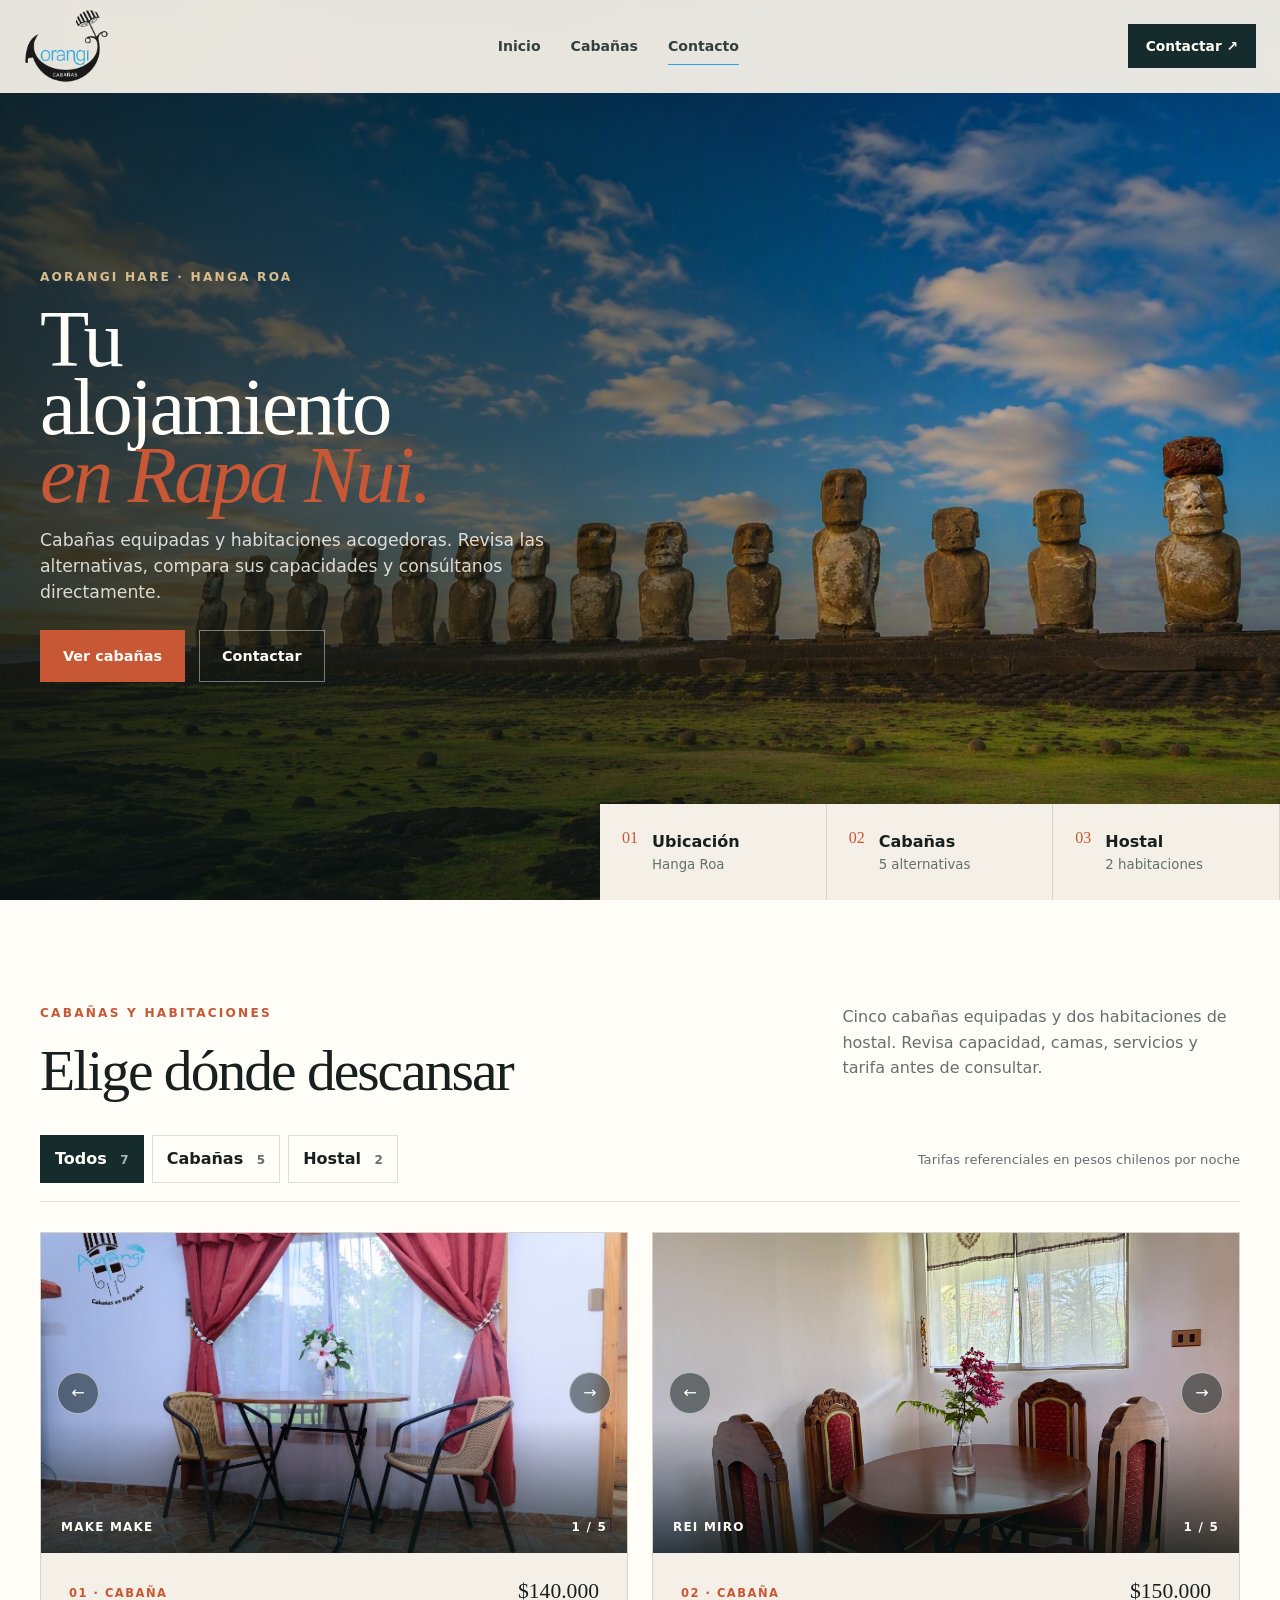
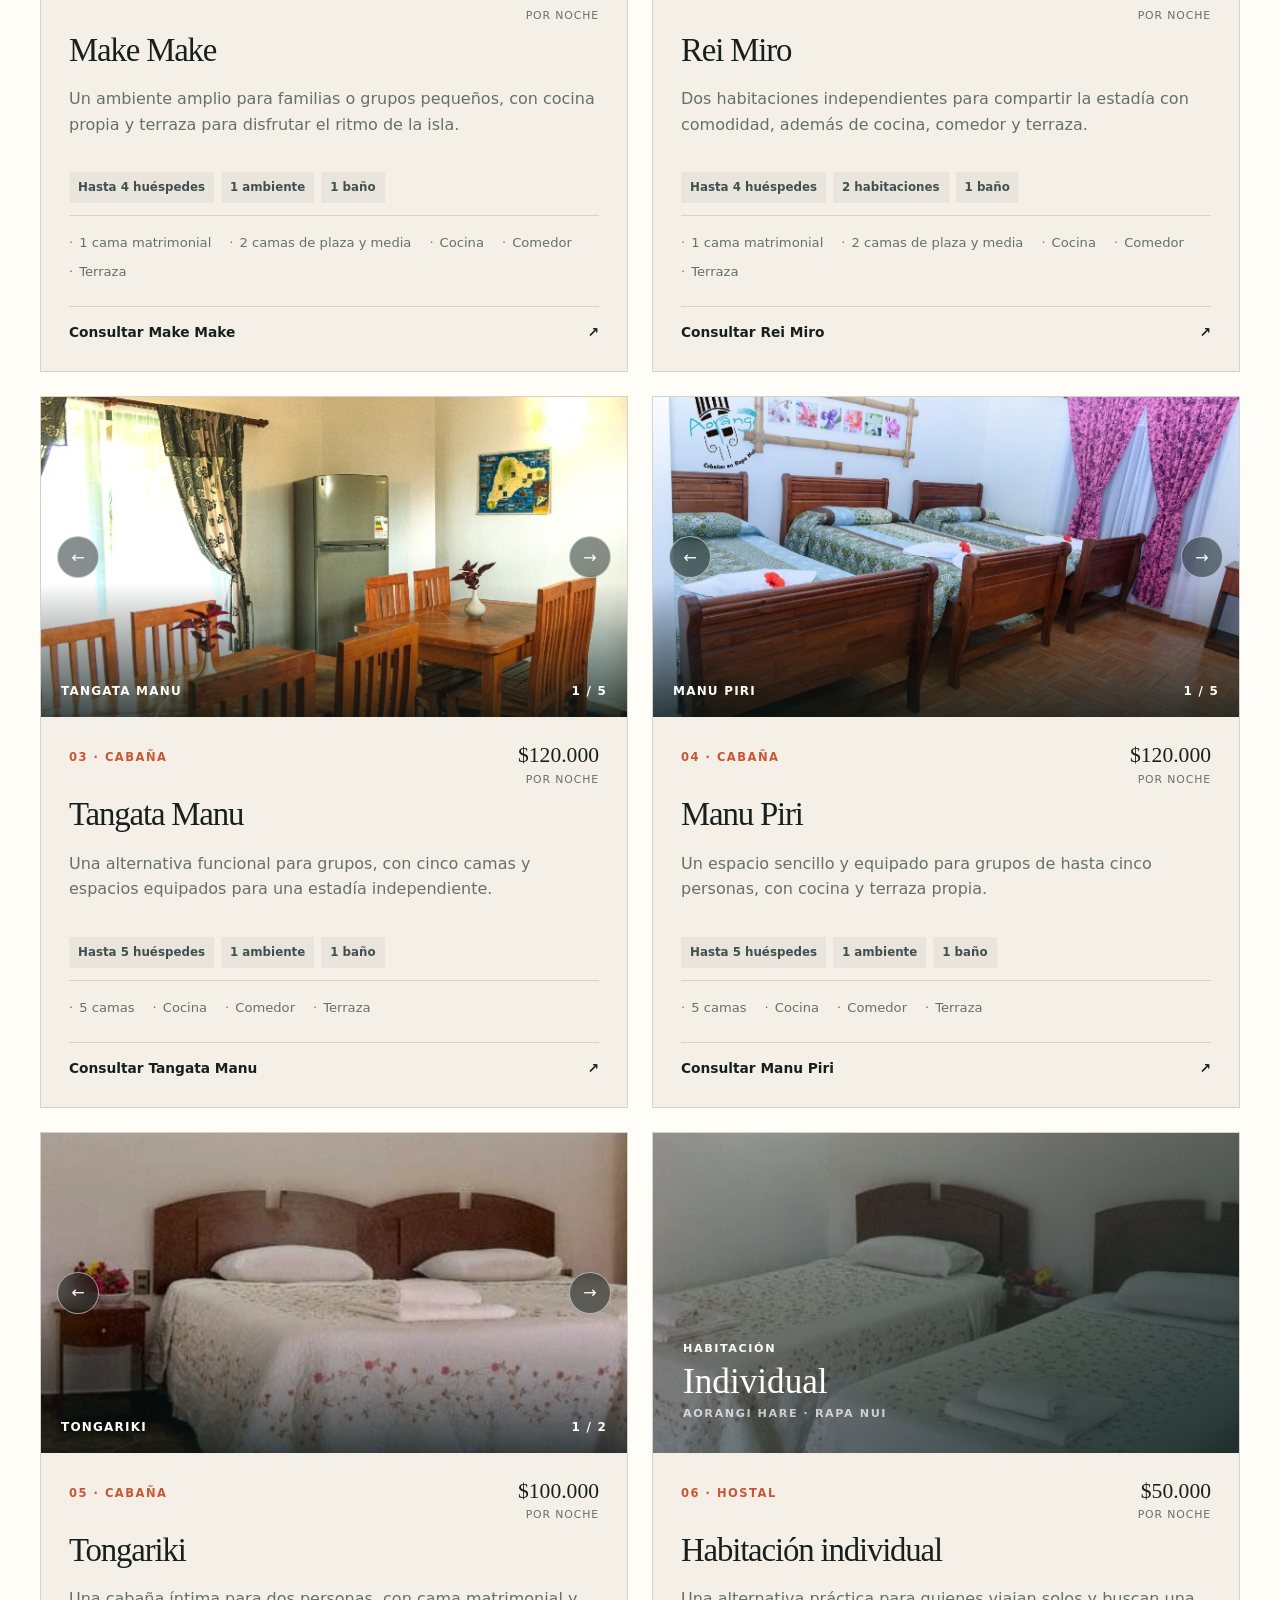
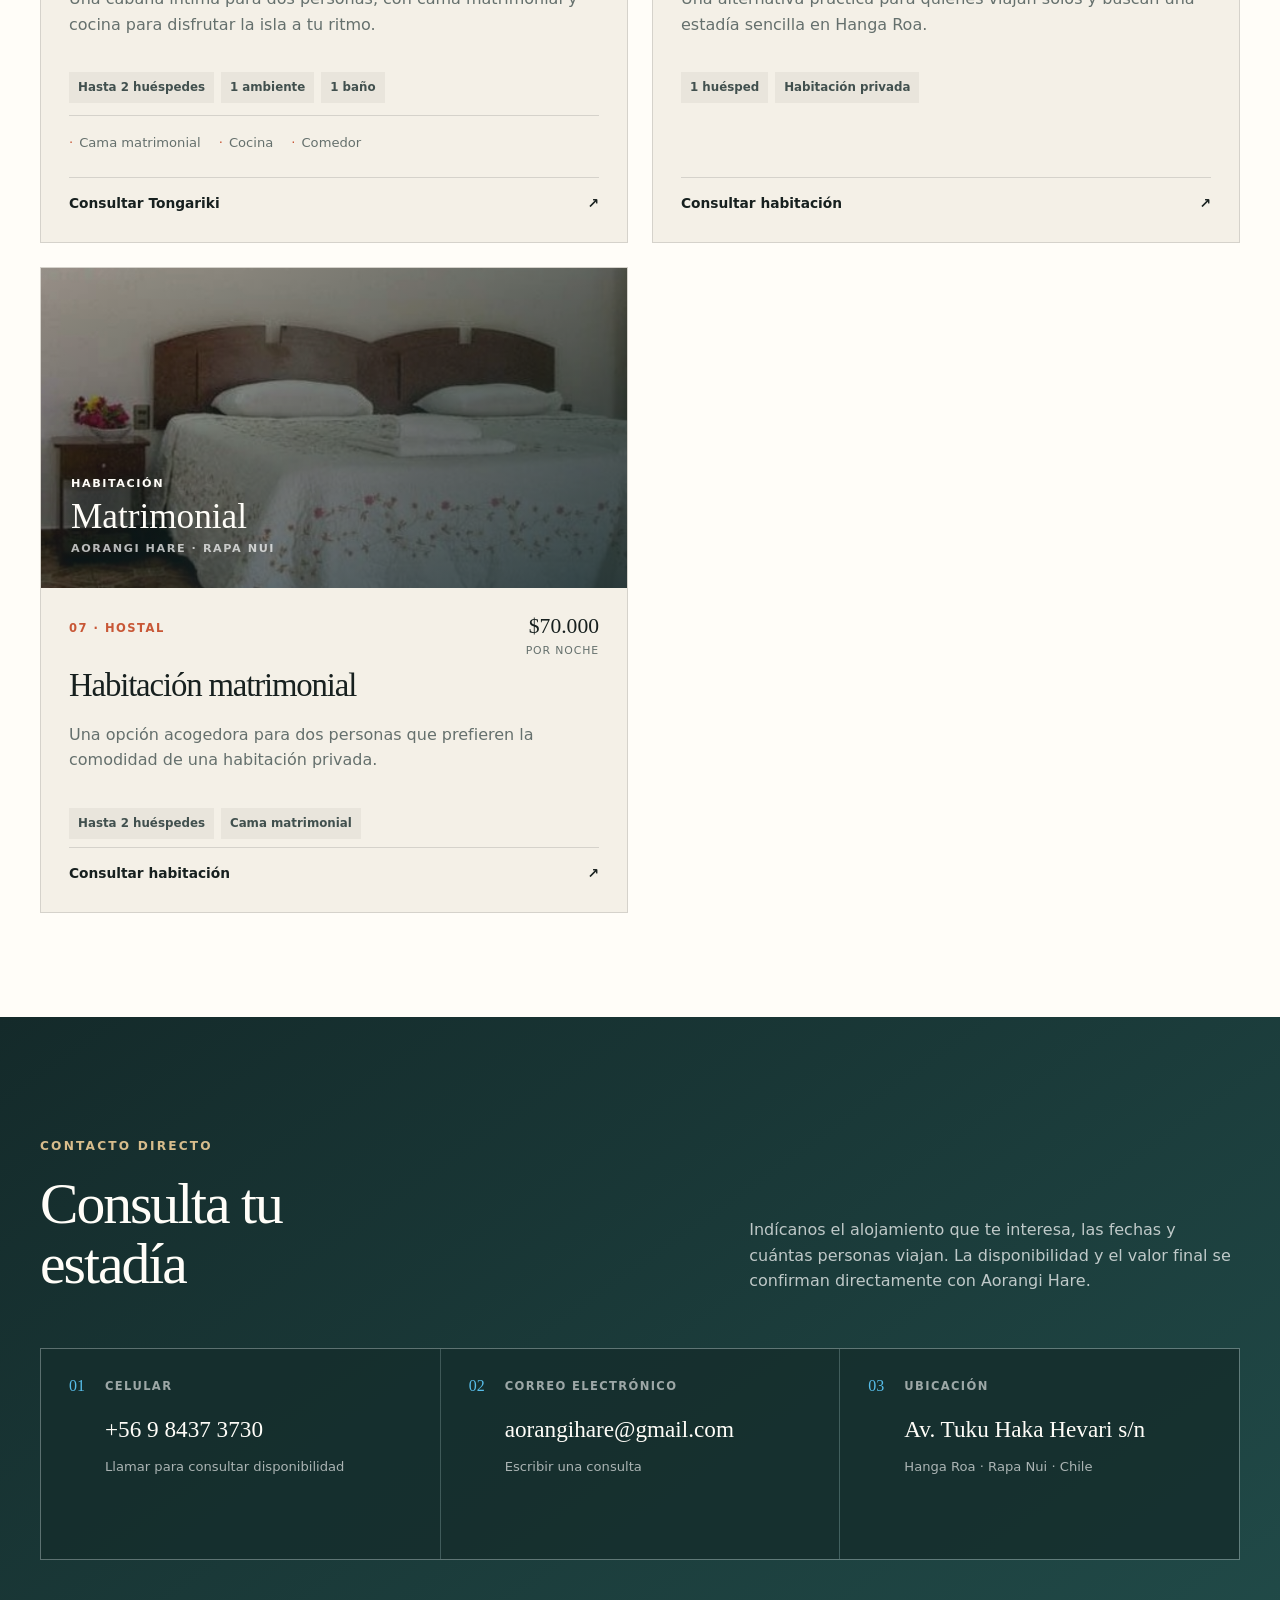
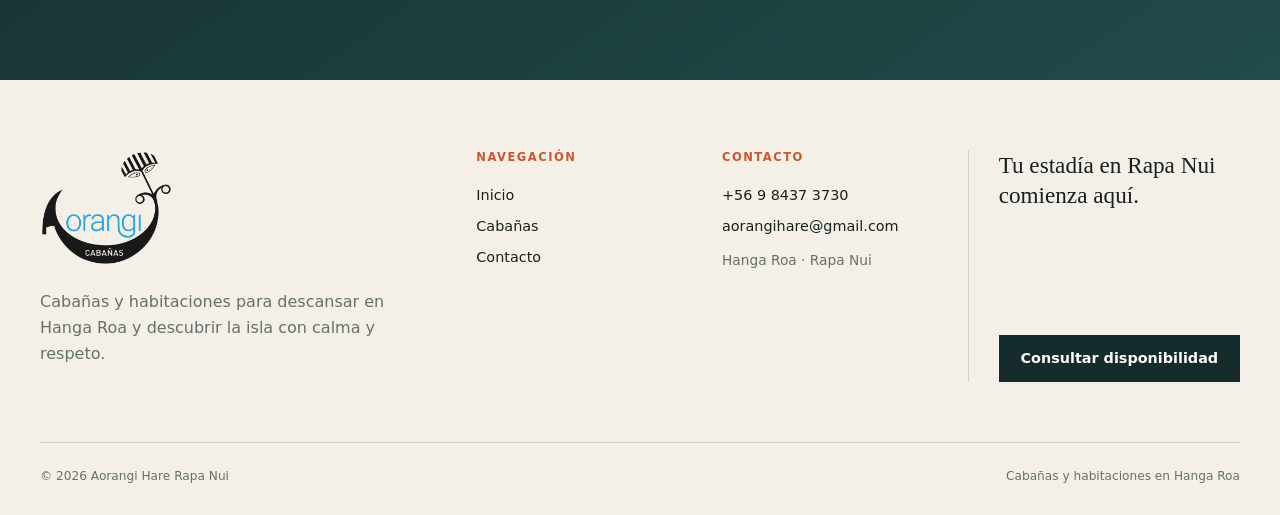
==== commit 9993d117: "Ajustar portada y actualizar correo de contacto" ====
--- a/index.html
+++ b/index.html
@@ -298,9 +298,9 @@
             <span class="contact-option-number">01</span>
             <div><p>Celular</p><strong>+56 9 8437 3730</strong><small>Llamar para consultar disponibilidad</small></div>
           </a>
-          <a class="contact-option" href="mailto:hc.aorangi.icka@gmail.com" aria-label="Escribir a hc.aorangi.icka@gmail.com">
+          <a class="contact-option" href="mailto:aorangihare@gmail.com" aria-label="Escribir a aorangihare@gmail.com">
             <span class="contact-option-number">02</span>
-            <div><p>Correo electrónico</p><strong>hc.aorangi.icka@gmail.com</strong><small>Escribir una consulta</small></div>
+            <div><p>Correo electrónico</p><strong>aorangihare@gmail.com</strong><small>Escribir una consulta</small></div>
           </a>
           <article class="contact-option">
             <span class="contact-option-number">03</span>
@@ -315,7 +315,7 @@
     <div class="container footer-grid">
       <div class="footer-brand"><a class="brand brand-logo-link" href="#inicio" aria-label="Cabañas Aorangi Rapa Nui, volver al inicio"><img class="brand-logo footer-brand-logo" src="images/logo-aorangi.png" alt="Cabañas Aorangi Rapa Nui" width="1979" height="1725"></a><p>Cabañas y habitaciones para descansar en Hanga Roa y descubrir la isla con calma y respeto.</p></div>
       <div><h2>Navegación</h2><a href="#inicio">Inicio</a><a href="#alojamiento">Cabañas</a><a href="#contacto">Contacto</a></div>
-      <div><h2>Contacto</h2><a href="tel:+56984373730">+56 9 8437 3730</a><a href="mailto:hc.aorangi.icka@gmail.com">hc.aorangi.icka@gmail.com</a><span>Hanga Roa · Rapa Nui</span></div>
+      <div><h2>Contacto</h2><a href="tel:+56984373730">+56 9 8437 3730</a><a href="mailto:aorangihare@gmail.com">aorangihare@gmail.com</a><span>Hanga Roa · Rapa Nui</span></div>
       <div class="footer-note"><p>Tu estadía en Rapa Nui comienza aquí.</p><a href="#contacto">Consultar disponibilidad</a></div>
     </div>
     <div class="container footer-bottom"><span>© <span id="year"></span> Aorangi Hare Rapa Nui</span><span>Cabañas y habitaciones en Hanga Roa</span></div>
--- a/styles.css
+++ b/styles.css
@@ -44,3 +44,7 @@
 @media (max-width:900px){.contact-simple-heading{grid-template-columns:1fr;gap:28px}.contact-options{grid-template-columns:1fr}.contact-option{min-height:0}.stay-content>p:not(.card-number):not(.stay-price){min-height:0}}
 @media (max-width:760px){.hero{min-height:720px}.hero-content{padding:76px 0 180px}.hero h1{font-size:clamp(3.3rem,15vw,5.5rem)}.hero-facts{width:auto}.stays{padding-block:76px}.stay-catalog{display:grid;overflow:visible}.stay-card,.stay-card-wide,.stay-card-hostel{width:100%;flex:none}.stay-card-wide .stay-gallery,.stay-gallery,.hostel-visual{height:250px;min-height:250px}.contact-simple{padding-block:76px}.contact-options{margin-top:38px}.contact-option{padding:24px}.footer-grid{grid-template-columns:1fr}.footer-brand{grid-column:auto}.footer-note{grid-column:auto}.footer-note p{max-width:20ch}}
 @media (max-width:420px){.hero-facts div{padding:14px 10px}.hero-facts small{font-size:.62rem}.contact-option{grid-template-columns:1fr;gap:8px}.contact-option p{margin-bottom:12px}}
+
+/* Portada completa dentro de la primera pantalla */
+@media (min-width:761px){.hero{height:100svh;min-height:680px;max-height:920px}.hero-content{padding:90px 0 132px}.hero h1{font-size:clamp(3.4rem,6.3vw,6.15rem);line-height:.84}.hero-copy{margin-top:20px;line-height:1.5}.hero-actions{margin-top:24px}.hero-facts div{min-height:96px;padding:18px 22px}}
+@media (min-width:761px) and (max-height:800px){.hero{min-height:620px}.hero-content{padding:84px 0 112px}.hero h1{font-size:clamp(3.2rem,5.7vw,5.35rem)}.hero-copy{margin-top:16px;font-size:1rem}.hero-actions{margin-top:18px}.hero-facts div{min-height:84px;padding:14px 18px}}
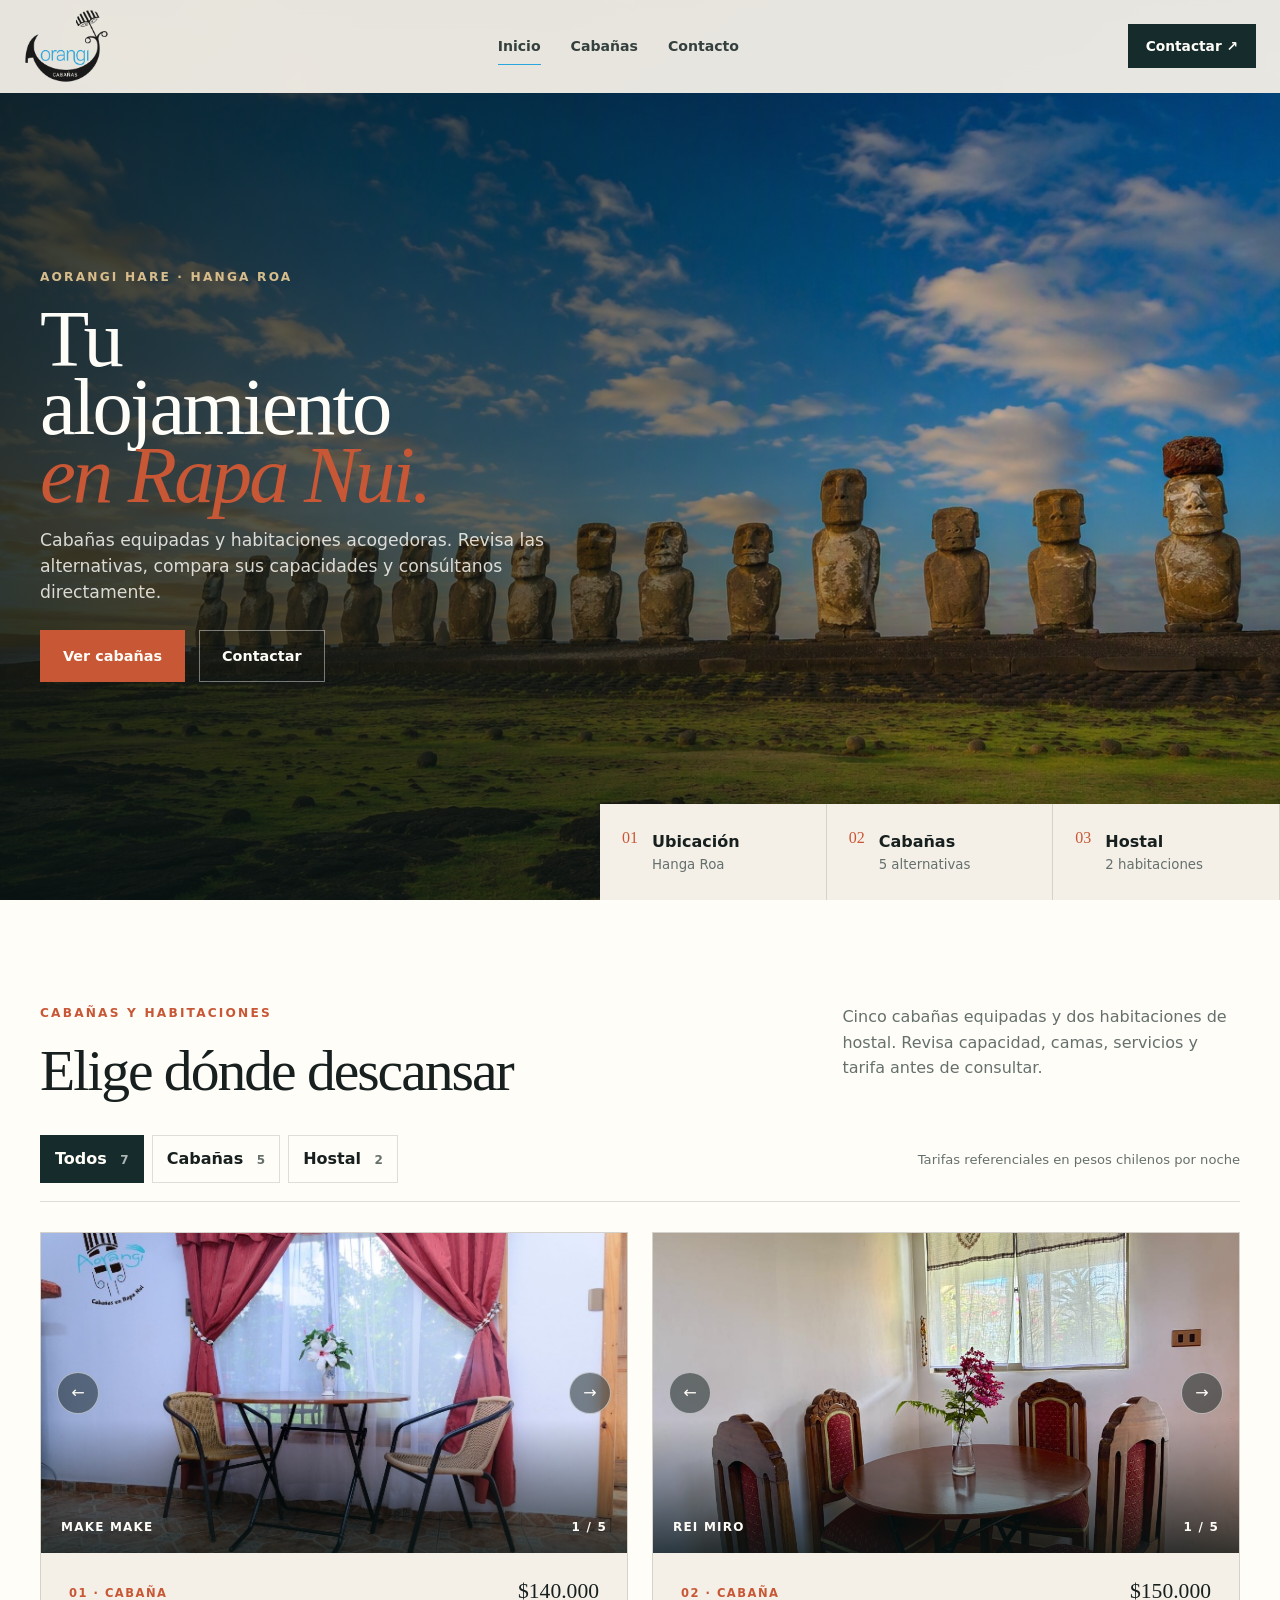
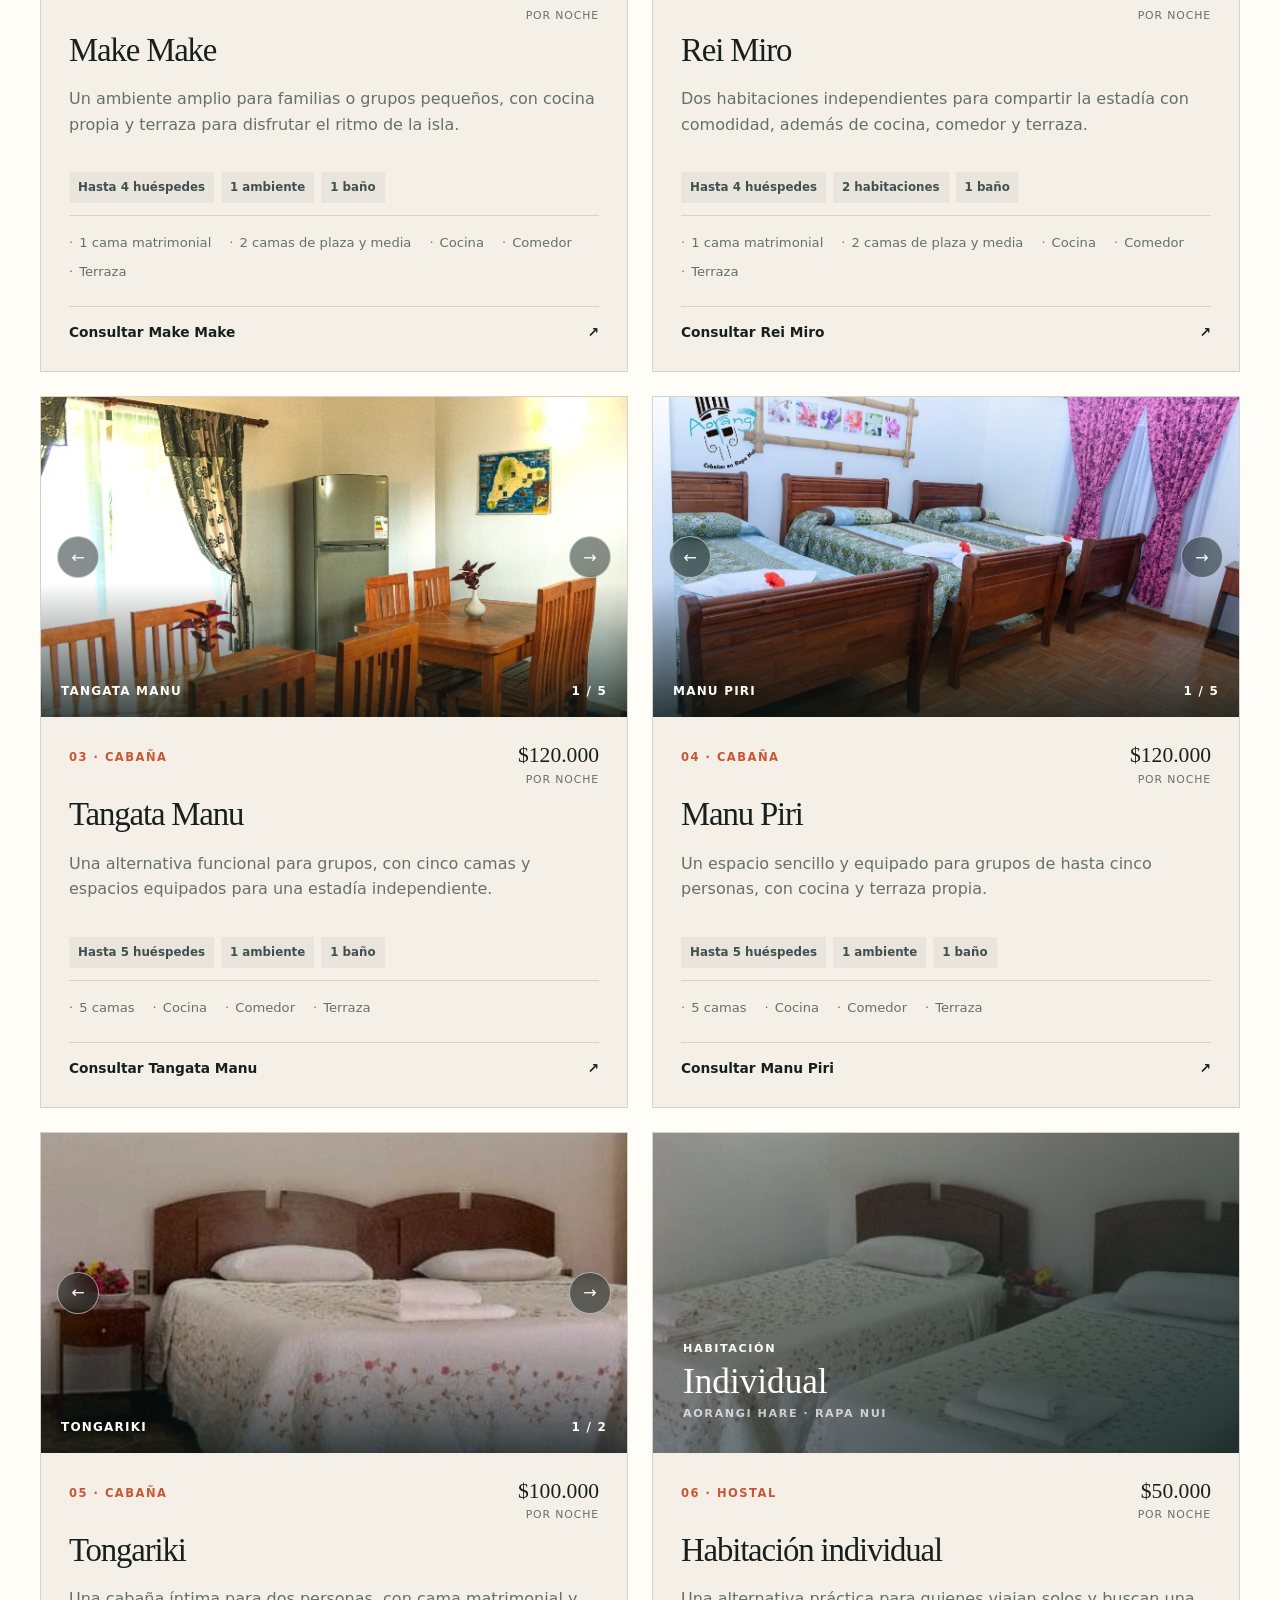
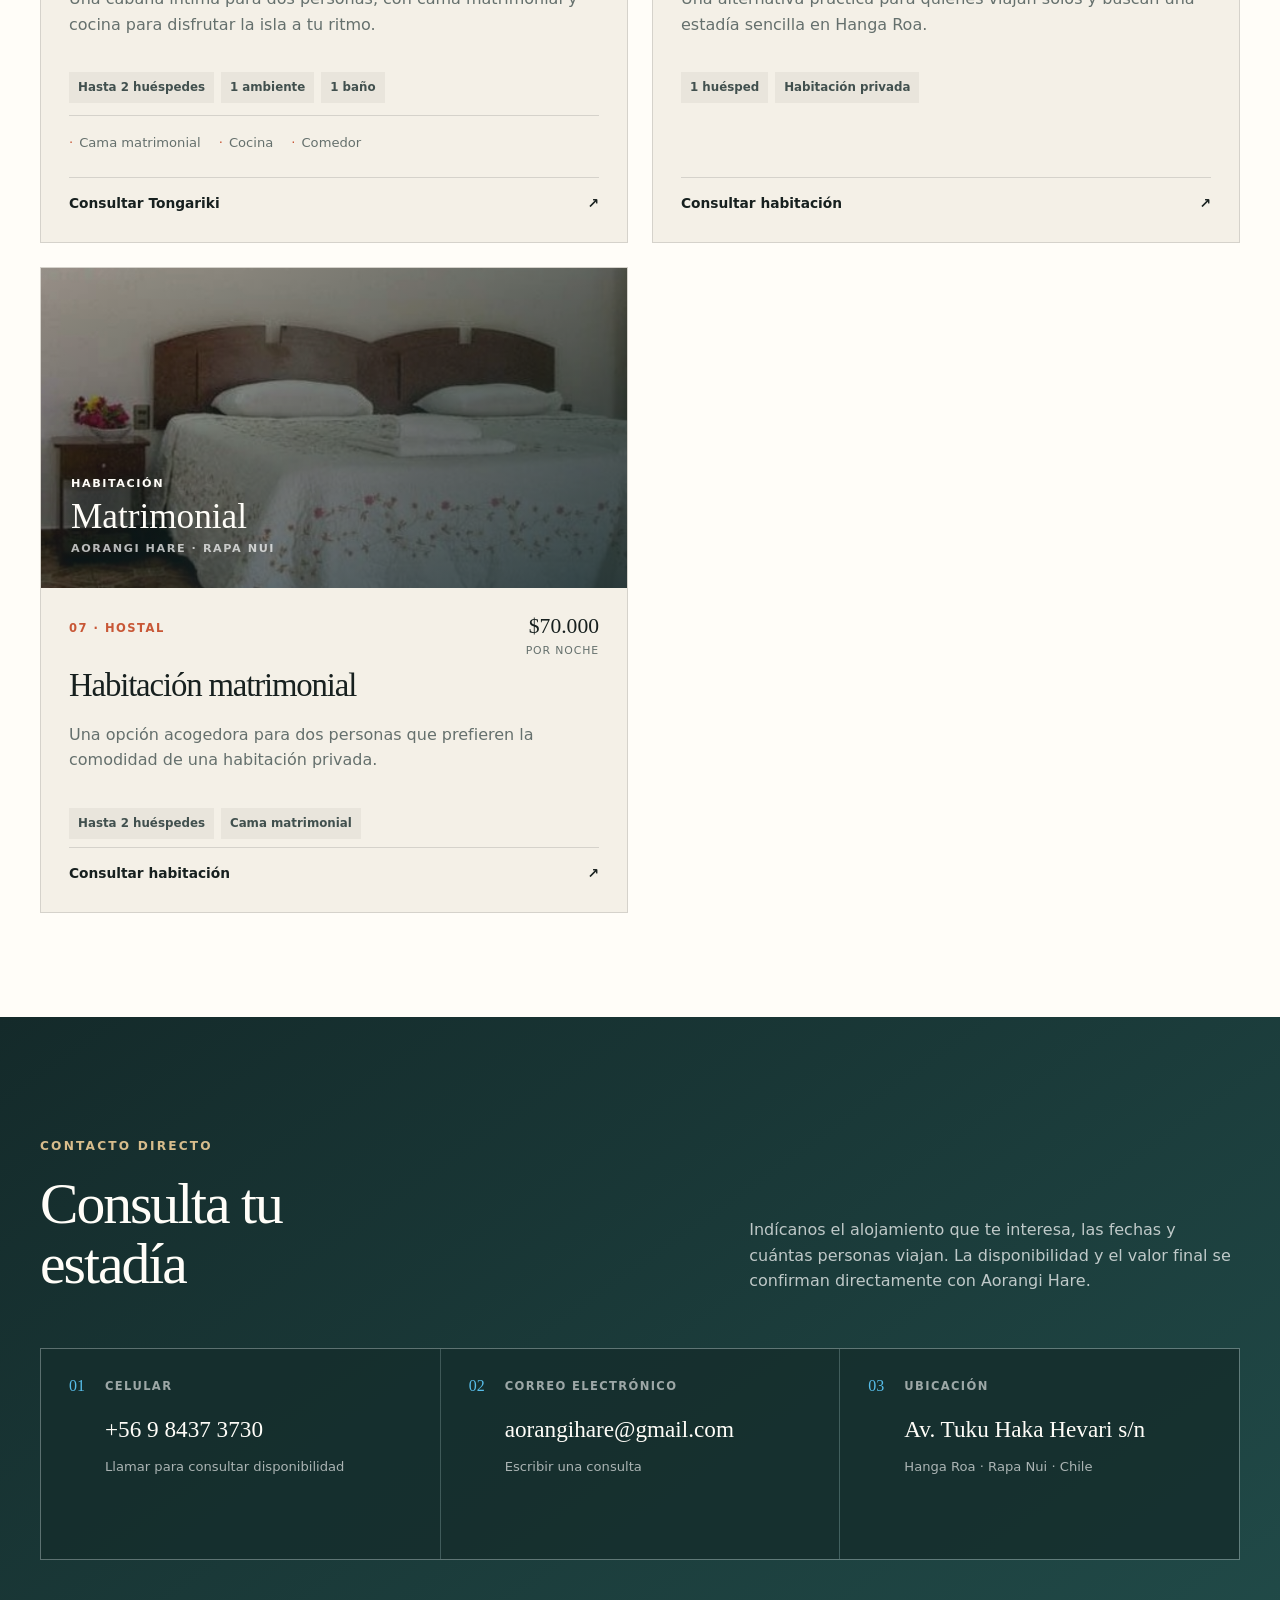
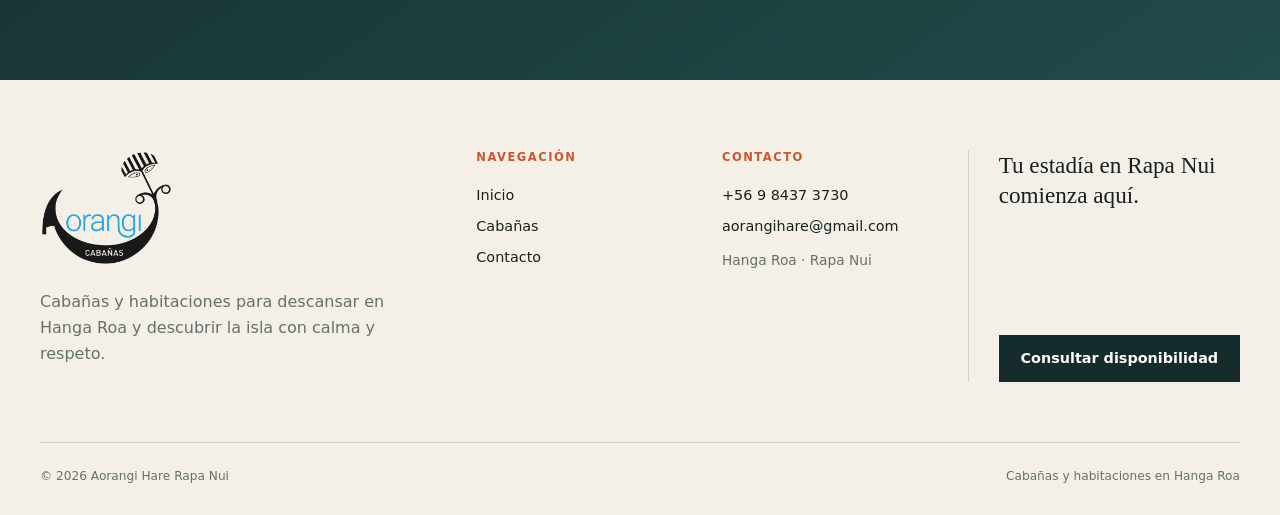
==== commit 0a4963f2: "Corregir enlace de inicio" ====
--- a/index.html
+++ b/index.html
@@ -14,7 +14,7 @@
 <body>
   <a class="skip-link" href="#contenido">Ir al contenido</a>
 
-  <header class="site-header" id="inicio">
+  <header class="site-header">
     <div class="nav-shell">
       <a class="brand brand-logo-link" href="#inicio" aria-label="Cabañas Aorangi Rapa Nui, volver al inicio">
         <img class="brand-logo" src="images/logo-aorangi.png" alt="Cabañas Aorangi Rapa Nui" width="1979" height="1725">
@@ -33,7 +33,7 @@
   </header>
 
   <main id="contenido">
-    <section class="hero" aria-labelledby="hero-title">
+    <section class="hero" id="inicio" aria-labelledby="hero-title">
       <div class="hero-shade"></div>
       <div class="container hero-content">
         <p class="eyebrow light">Aorangi Hare · Hanga Roa</p>
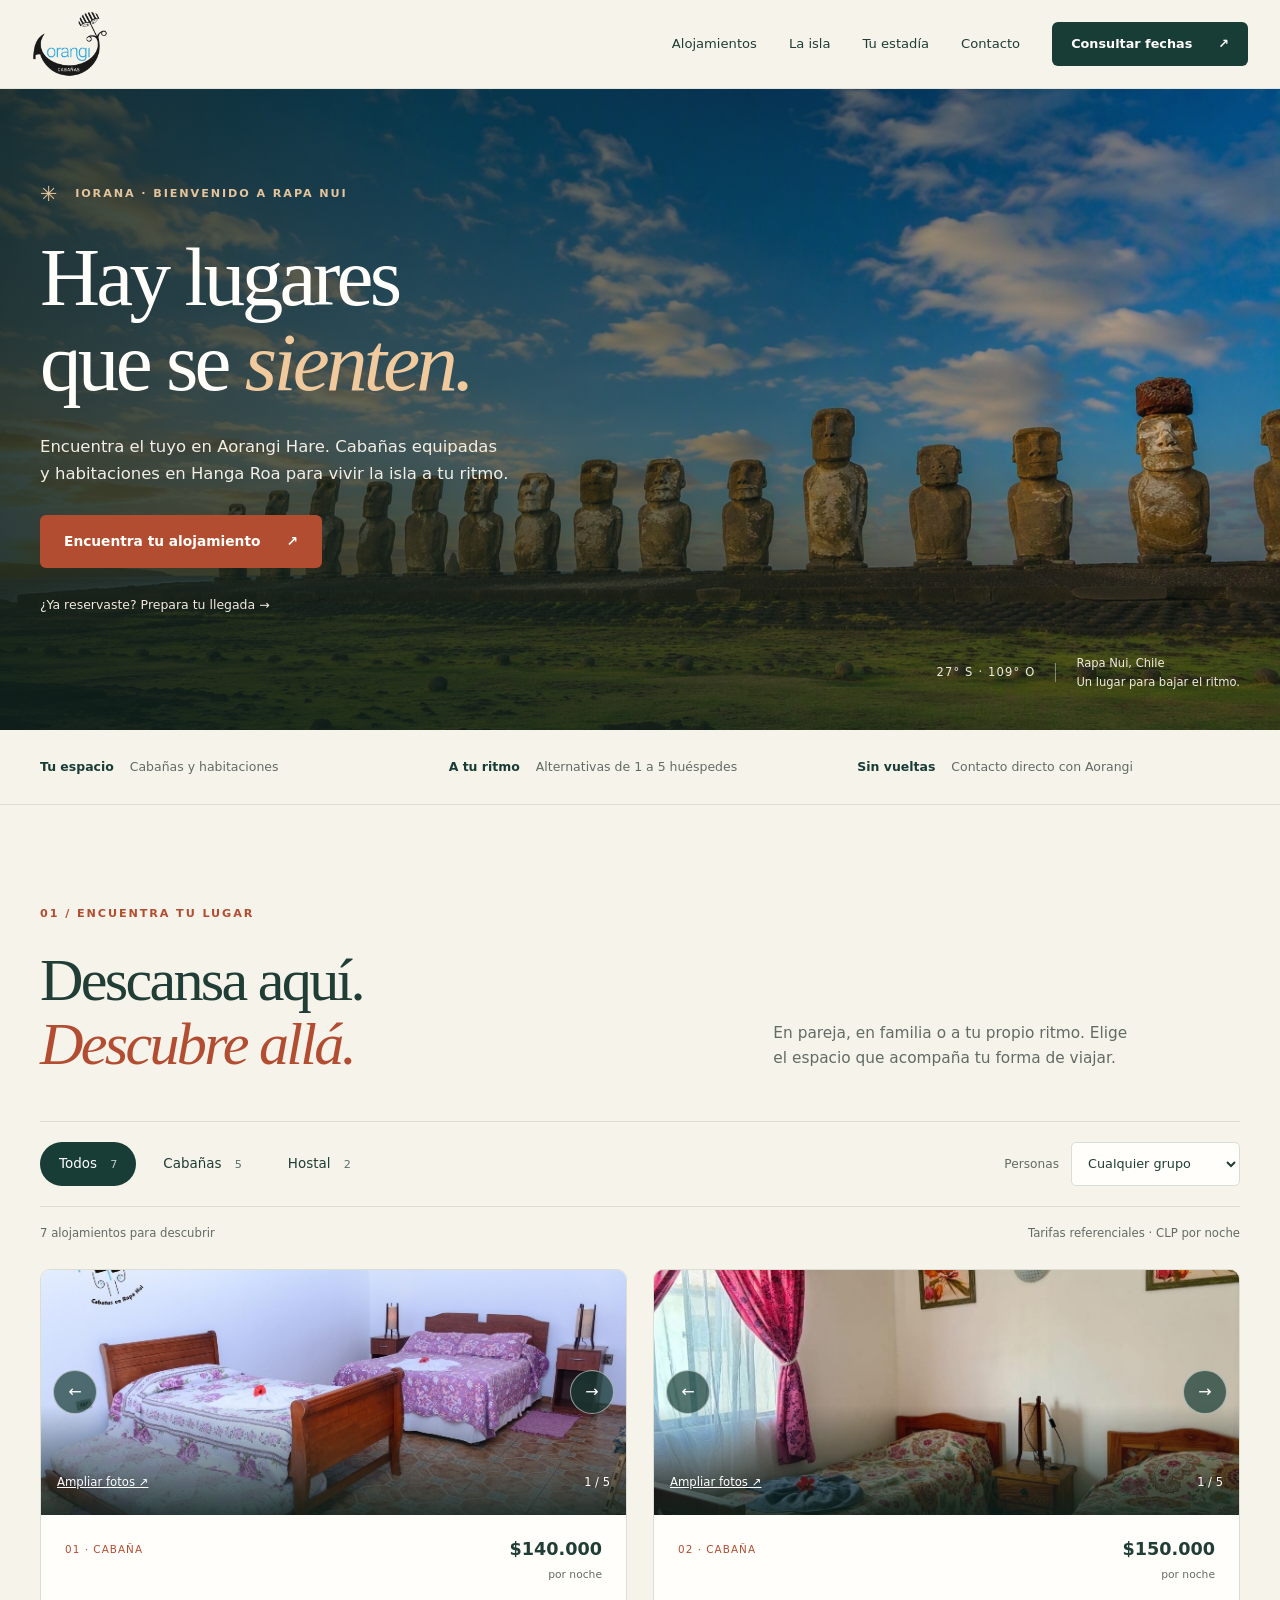
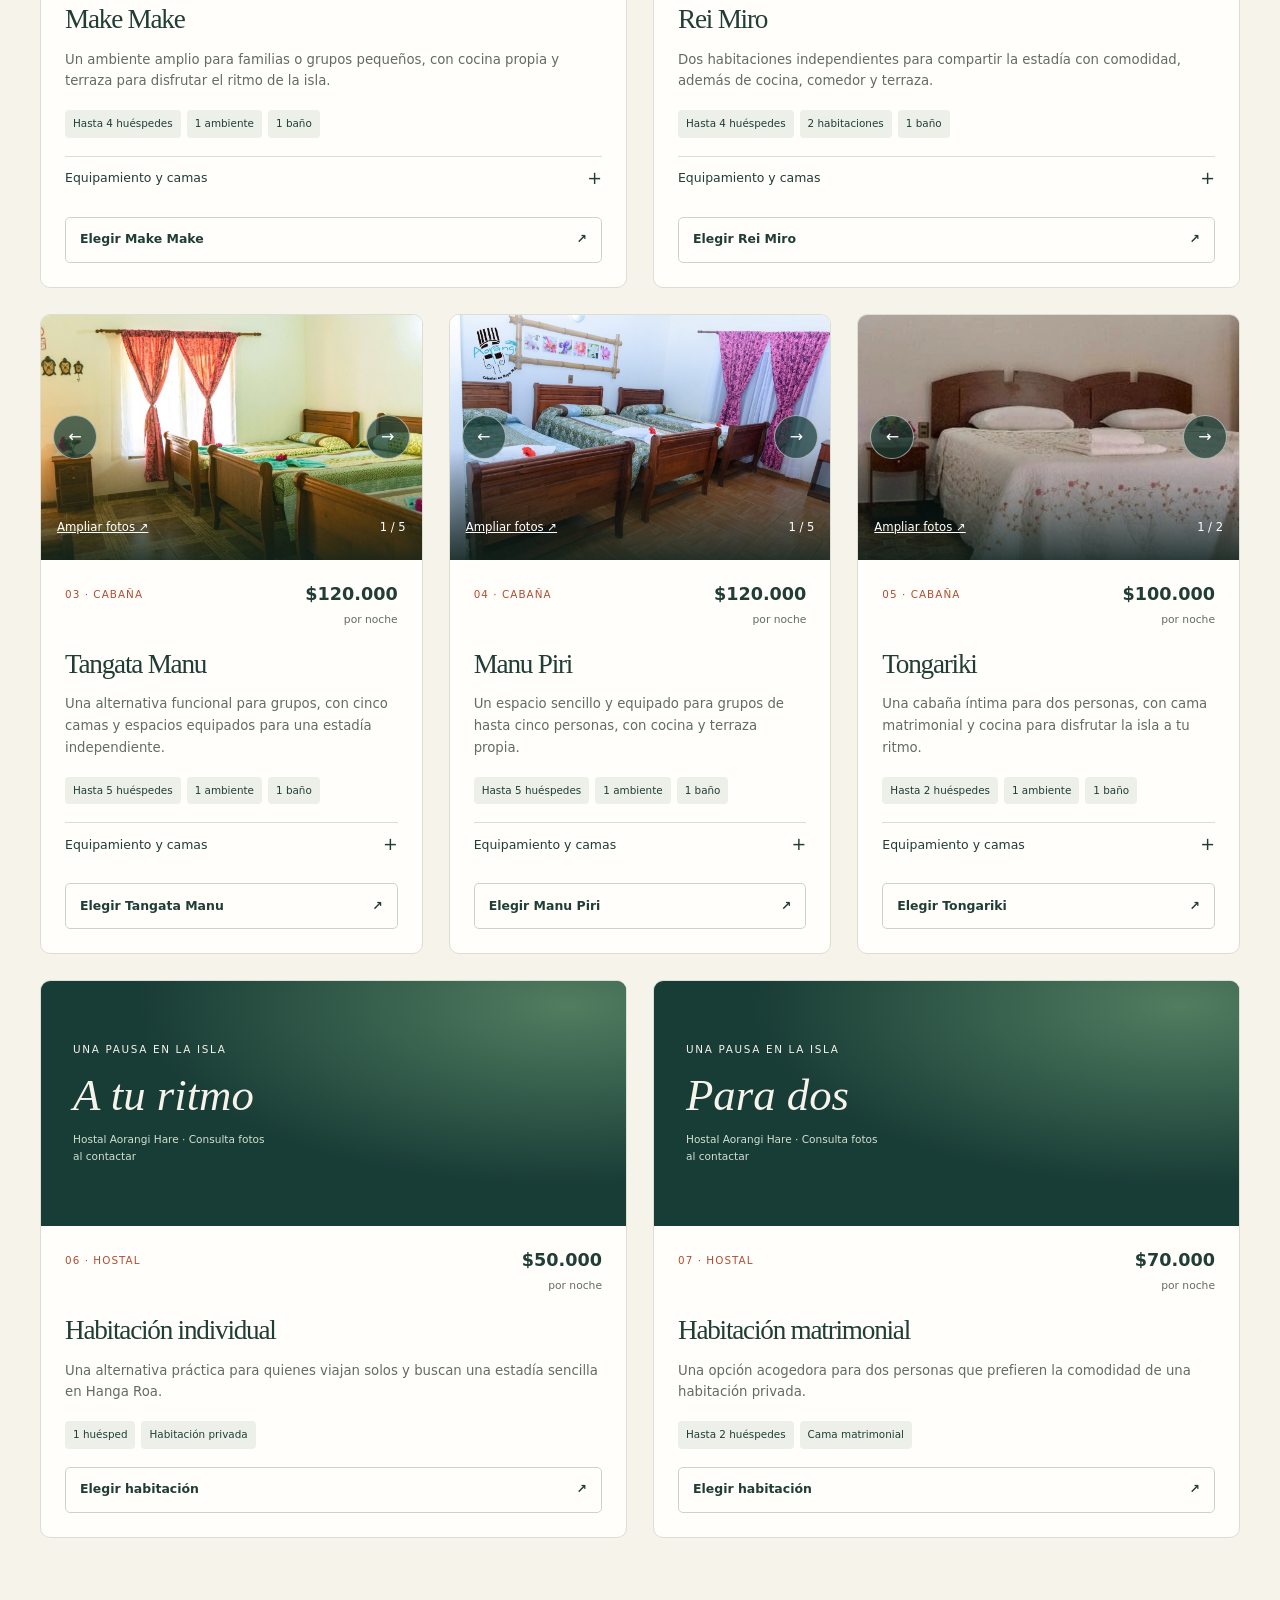
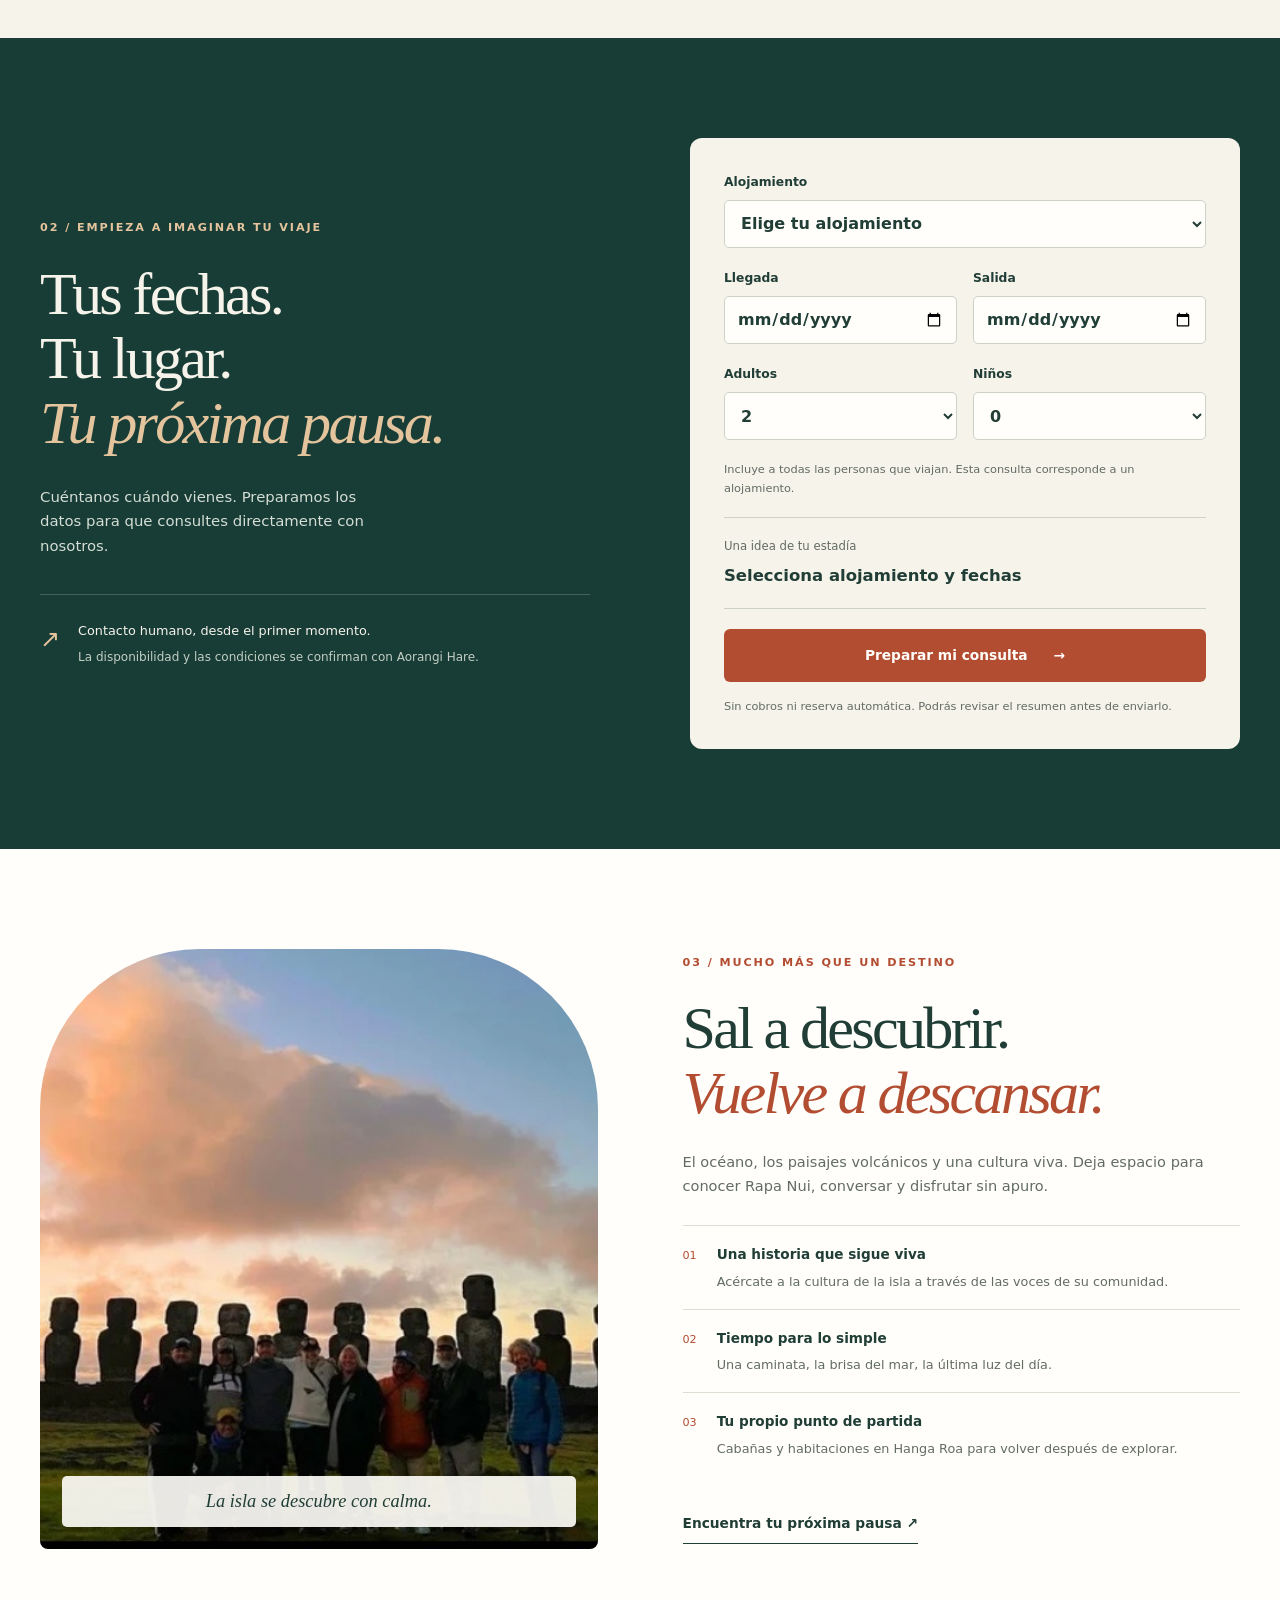
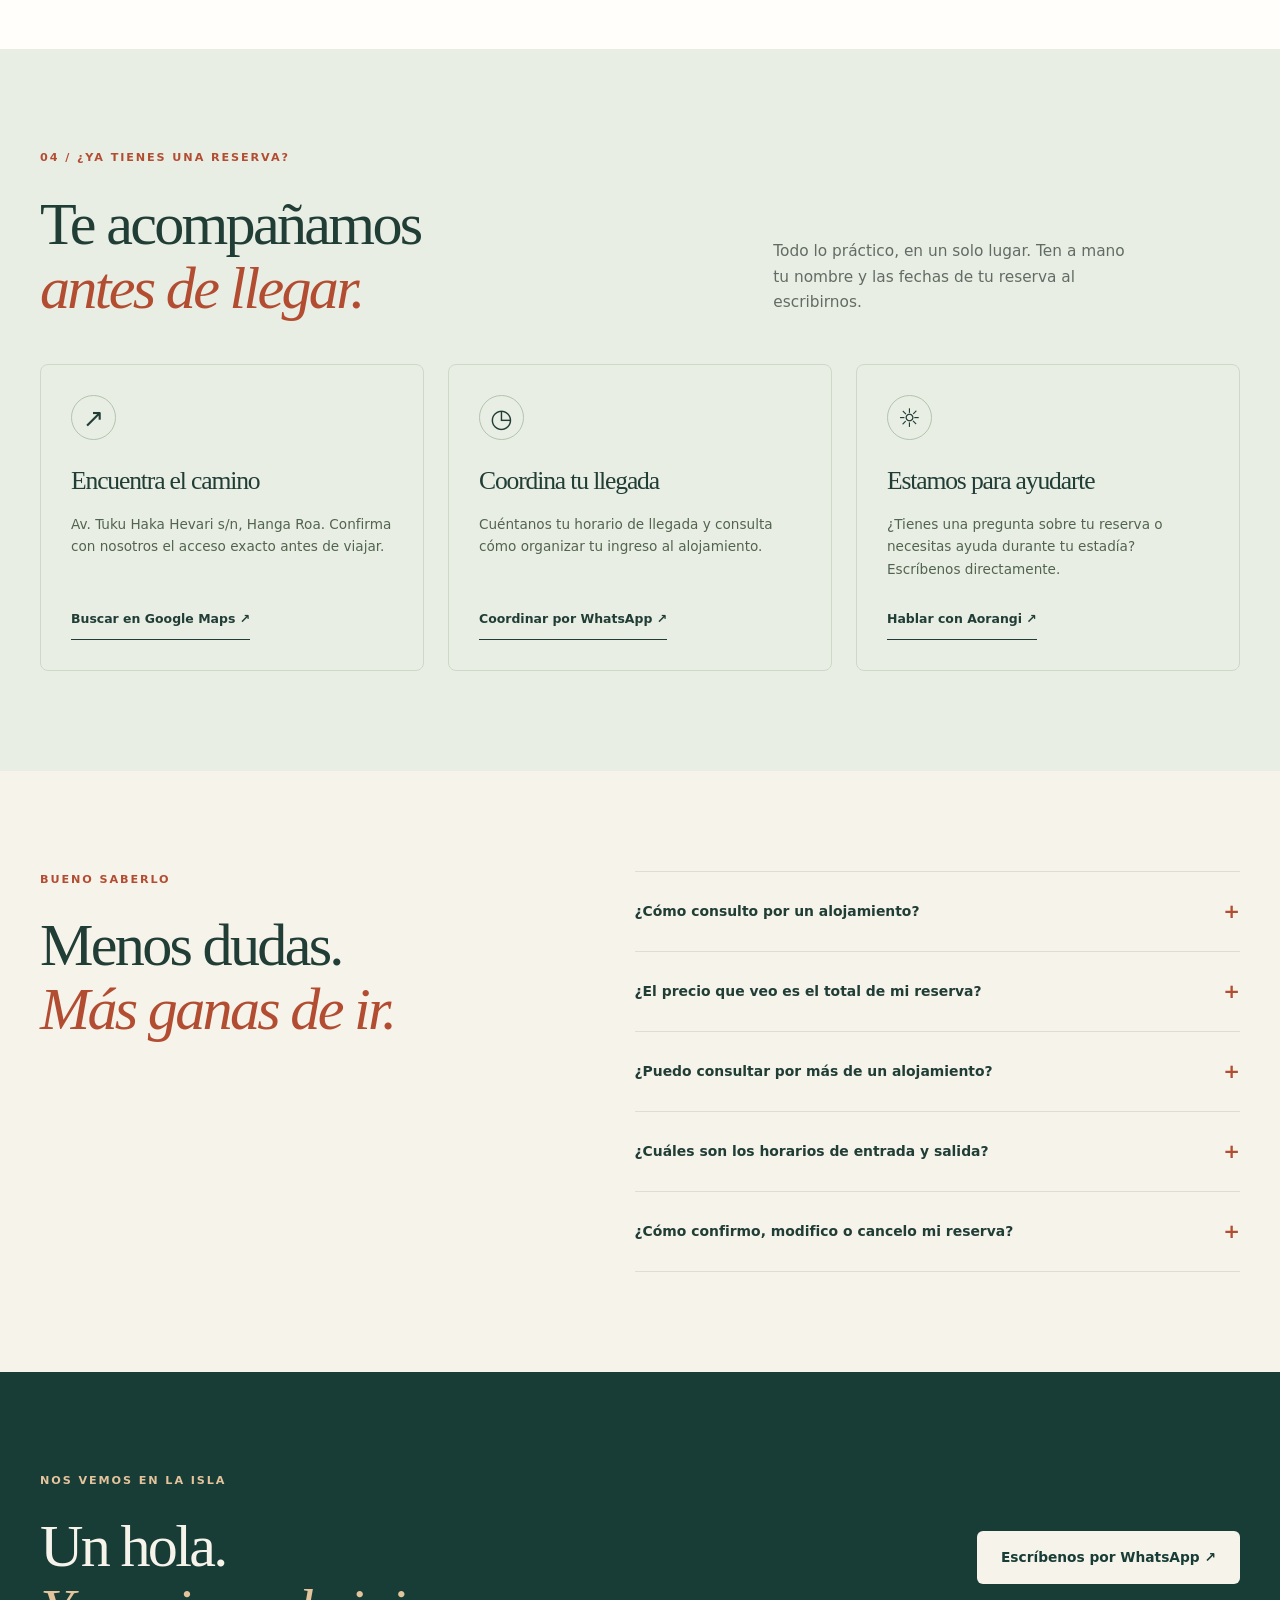
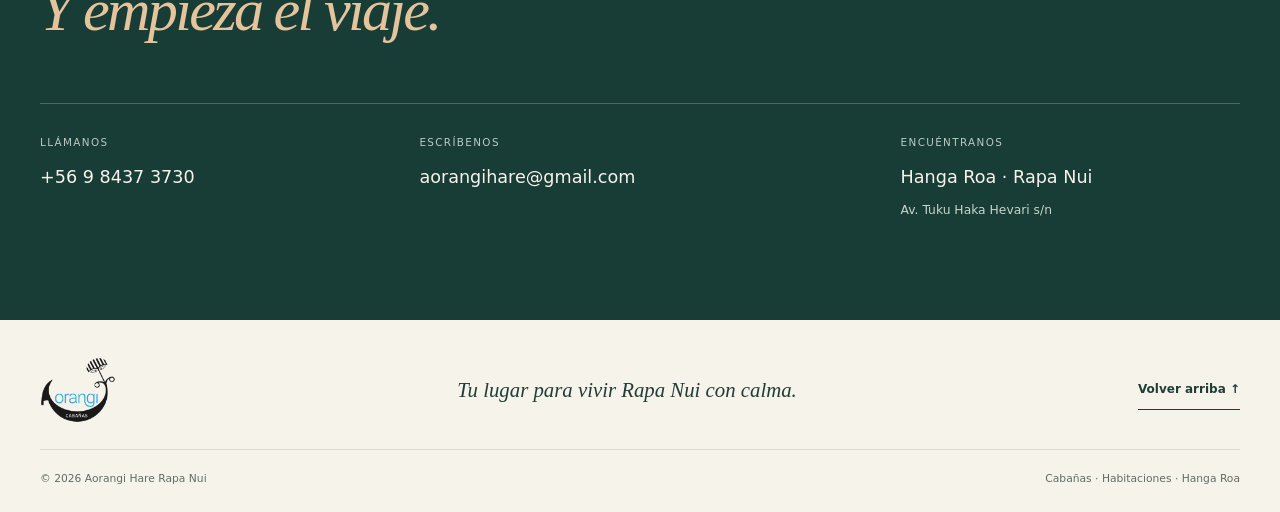
==== commit 7cad351a: "Rediseña experiencia de reservas del hotel" ====
--- a/index.html
+++ b/index.html
@@ -3,89 +3,55 @@
 <head>
   <meta charset="utf-8">
   <meta name="viewport" content="width=device-width, initial-scale=1">
-  <meta name="description" content="Cabañas y habitaciones Aorangi Hare en Hanga Roa, Rapa Nui. Revisa alojamientos, tarifas y formas de contacto.">
-  <meta name="theme-color" content="#162b2b">
-  <title>Aorangi Hare · Cabañas en Rapa Nui</title>
+  <meta name="description" content="Encuentra tu lugar en Rapa Nui. Cabañas equipadas y habitaciones en Hanga Roa. Compara alojamientos y prepara tu consulta directa con Aorangi Hare.">
+  <meta name="theme-color" content="#183c36">
+  <meta property="og:type" content="website">
+  <meta property="og:locale" content="es_CL">
+  <meta property="og:title" content="Aorangi Hare · Tu lugar en Rapa Nui">
+  <meta property="og:description" content="Cabañas, calma y una isla por descubrir. Elige tu alojamiento y consulta tu estadía directamente con nosotros.">
+  <title>Aorangi Hare · Cabañas y habitaciones en Rapa Nui</title>
   <link rel="icon" href="favicon.png" type="image/png">
   <link rel="apple-touch-icon" href="apple-touch-icon.png">
   <link rel="preload" href="images/fondo.jpeg" as="image" fetchpriority="high">
   <link rel="stylesheet" href="styles.css">
+  <script src="script.js" defer></script>
 </head>
 <body>
   <a class="skip-link" href="#contenido">Ir al contenido</a>
-
   <header class="site-header">
     <div class="nav-shell">
-      <a class="brand brand-logo-link" href="#inicio" aria-label="Cabañas Aorangi Rapa Nui, volver al inicio">
-        <img class="brand-logo" src="images/logo-aorangi.png" alt="Cabañas Aorangi Rapa Nui" width="1979" height="1725">
-      </a>
+      <a class="brand" href="#inicio" aria-label="Aorangi Hare, inicio"><img src="images/logo-aorangi.png" alt="Cabañas Aorangi Rapa Nui" width="1979" height="1725"></a>
+      <button class="menu-toggle" type="button" aria-controls="main-nav" aria-expanded="false" aria-label="Abrir menú"><span></span><span></span></button>
       <nav class="main-nav" id="main-nav" aria-label="Navegación principal">
-        <a href="#inicio">Inicio</a>
-        <a href="#alojamiento">Cabañas</a>
-        <a href="#contacto">Contacto</a>
-        <a class="nav-mobile-cta" href="#contacto">Consultar disponibilidad</a>
+        <a href="#alojamiento">Alojamientos</a><a href="#isla">La isla</a><a href="#tu-estadia">Tu estadía</a><a href="#contacto">Contacto</a>
+        <a class="button button-small" href="#consulta">Consultar fechas <span aria-hidden="true">↗</span></a>
       </nav>
-      <a class="nav-cta" href="#contacto">Contactar <span aria-hidden="true">↗</span></a>
-      <button class="menu-toggle" type="button" aria-controls="main-nav" aria-expanded="false" aria-label="Abrir menú">
-        <span></span><span></span>
-      </button>
     </div>
   </header>
-
   <main id="contenido">
     <section class="hero" id="inicio" aria-labelledby="hero-title">
-      <div class="hero-shade"></div>
       <div class="container hero-content">
-        <p class="eyebrow light">Aorangi Hare · Hanga Roa</p>
-        <h1 id="hero-title">Tu alojamiento <em>en Rapa Nui.</em></h1>
-        <p class="hero-copy">Cabañas equipadas y habitaciones acogedoras. Revisa las alternativas, compara sus capacidades y consúltanos directamente.</p>
-        <div class="hero-actions">
-          <a class="button button-primary" href="#alojamiento">Ver cabañas</a>
-          <a class="button button-quiet" href="#contacto">Contactar</a>
-        </div>
+        <p class="eyebrow light"><span class="sun-mark" aria-hidden="true">✳</span> Iorana · Bienvenido a Rapa Nui</p>
+        <h1 id="hero-title">Hay lugares<br>que se <em>sienten.</em></h1>
+        <p class="hero-copy">Encuentra el tuyo en Aorangi Hare. Cabañas equipadas y habitaciones en Hanga Roa para vivir la isla a tu ritmo.</p>
+        <div class="hero-actions"><a class="button button-clay" href="#alojamiento">Encuentra tu alojamiento <span aria-hidden="true">↗</span></a><a class="text-link light-link" href="#tu-estadia">¿Ya reservaste? Prepara tu llegada →</a></div>
       </div>
-      <div class="hero-facts" role="group" aria-label="Información del alojamiento">
-        <div><span>01</span><strong>Ubicación</strong><small>Hanga Roa</small></div>
-        <div><span>02</span><strong>Cabañas</strong><small>5 alternativas</small></div>
-        <div><span>03</span><strong>Hostal</strong><small>2 habitaciones</small></div>
-      </div>
+      <div class="hero-caption"><span>27° S · 109° O</span><span>Rapa Nui, Chile<br>Un lugar para bajar el ritmo.</span></div>
     </section>
-
-    <section class="intro section-pad" hidden>
-      <div class="container intro-grid">
-        <p class="eyebrow">Iorana · Bienvenido</p>
-        <div>
-          <h2>Más que un destino,<br><em>un territorio vivo.</em></h2>
-          <p>Rapa Nui guarda una historia que sigue presente en su lengua, sus paisajes y su gente. Esta guía te ayuda a preparar una visita consciente, sencilla y memorable.</p>
-        </div>
-        <aside class="quote-card">
-          <span class="quote-mark" aria-hidden="true">“</span>
-          <blockquote>Camina con calma. Escucha antes de mirar. La isla siempre cuenta su historia.</blockquote>
-          <p>Una invitación a viajar con respeto</p>
-        </aside>
-      </div>
-    </section>
-
+    <div class="intro-strip"><div class="container"><span><strong>Tu espacio</strong> Cabañas y habitaciones</span><span><strong>A tu ritmo</strong> Alternativas de 1 a 5 huéspedes</span><span><strong>Sin vueltas</strong> Contacto directo con Aorangi</span></div></div>
     <section class="stays section-pad" id="alojamiento" aria-labelledby="stays-title">
       <div class="container">
-        <div class="section-heading stays-heading">
-          <div><p class="eyebrow">Cabañas y habitaciones</p><h2 id="stays-title">Elige dónde descansar</h2></div>
-          <p>Cinco cabañas equipadas y dos habitaciones de hostal. Revisa capacidad, camas, servicios y tarifa antes de consultar.</p>
+        <div class="section-heading"><div><p class="eyebrow">01 / Encuentra tu lugar</p><h2 id="stays-title">Descansa aquí.<br><em>Descubre allá.</em></h2></div><p>En pareja, en familia o a tu propio ritmo. Elige el espacio que acompaña tu forma de viajar.</p></div>
+        <div class="stay-toolbar">
+          <div class="stay-filters" role="group" aria-label="Tipo de alojamiento"><button class="stay-filter active" type="button" data-filter="all" aria-pressed="true">Todos <span>7</span></button><button class="stay-filter" type="button" data-filter="cabana" aria-pressed="false">Cabañas <span>5</span></button><button class="stay-filter" type="button" data-filter="hostal" aria-pressed="false">Hostal <span>2</span></button></div>
+          <label class="capacity-filter">Personas <select id="capacity-filter"><option value="0">Cualquier grupo</option><option value="1">1 persona</option><option value="2">2 personas</option><option value="3">3 personas</option><option value="4">4 personas</option><option value="5">5 personas</option></select></label>
         </div>
-
-        <div class="stay-toolbar" aria-label="Filtrar alojamientos">
-          <div class="stay-filters" role="group" aria-label="Tipo de alojamiento">
-            <button class="stay-filter active" type="button" data-filter="all" aria-pressed="true">Todos <span>7</span></button>
-            <button class="stay-filter" type="button" data-filter="cabana" aria-pressed="false">Cabañas <span>5</span></button>
-            <button class="stay-filter" type="button" data-filter="hostal" aria-pressed="false">Hostal <span>2</span></button>
-          </div>
-          <p>Tarifas referenciales en pesos chilenos por noche</p>
-        </div>
-
+        <div class="catalog-meta"><p id="filter-status" role="status" aria-live="polite">7 alojamientos para descubrir</p><p>Tarifas referenciales · CLP por noche</p></div>
+        <div class="empty-state" id="empty-state" hidden><h3>Probemos otra alternativa</h3><p>No hay alojamientos de este tipo con la capacidad seleccionada.</p><button class="button" id="reset-filters" type="button">Ver todos los alojamientos</button></div>
         <div class="stay-catalog">
           <article class="stay-card stay-card-wide" data-kind="cabana" data-capacity="4">
-            <figure class="stay-gallery" data-gallery data-images='["images/make-make-1.jpg","images/make-make-2.jpg","images/make-make-3.jpg","images/make-make-4.jpg","images/make-make-5.jpg"]' data-alts='["Comedor interior de la cabaña Make Make","Baño privado de la cabaña Make Make","Dormitorio familiar de la cabaña Make Make","Cocina equipada de la cabaña Make Make","Terraza exterior de la cabaña Make Make"]'>
-              <img src="images/make-make-1.jpg" alt="Comedor interior de la cabaña Make Make" loading="lazy">
+            <figure class="stay-gallery" data-gallery data-images='["images/make-make-3.jpg", "images/make-make-1.jpg", "images/make-make-2.jpg", "images/make-make-4.jpg", "images/make-make-5.jpg"]' data-alts='["Dormitorio familiar de la cabaña Make Make", "Comedor interior de la cabaña Make Make", "Baño privado de la cabaña Make Make", "Cocina equipada de la cabaña Make Make", "Terraza exterior de la cabaña Make Make"]'>
+              <img width="900" height="650" src="images/make-make-3.jpg" alt="Dormitorio familiar de la cabaña Make Make" loading="lazy">
               <button class="gallery-arrow gallery-prev" type="button" aria-label="Foto anterior">←</button><button class="gallery-arrow gallery-next" type="button" aria-label="Foto siguiente">→</button>
               <figcaption><span class="gallery-label">Make Make</span><span class="gallery-count">1 / 5</span></figcaption>
             </figure>
@@ -93,14 +59,14 @@
               <div class="stay-card-top"><p class="card-number">01 · Cabaña</p><p class="stay-price"><strong>$140.000</strong><span>por noche</span></p></div>
               <h3>Make Make</h3><p>Un ambiente amplio para familias o grupos pequeños, con cocina propia y terraza para disfrutar el ritmo de la isla.</p>
               <div class="stay-facts"><span>Hasta 4 huéspedes</span><span>1 ambiente</span><span>1 baño</span></div>
-              <ul><li>1 cama matrimonial</li><li>2 camas de plaza y media</li><li>Cocina</li><li>Comedor</li><li>Terraza</li></ul>
-              <button class="stay-book" type="button" data-stay="make-make">Consultar Make Make <span aria-hidden="true">↗</span></button>
+              <details class="stay-details"><summary>Equipamiento y camas <span aria-hidden="true">+</span></summary><ul><li>1 cama matrimonial</li><li>2 camas de plaza y media</li><li>Cocina</li><li>Comedor</li><li>Terraza</li></ul></details>
+              <button class="stay-book" type="button" data-stay="make-make">Elegir Make Make <span aria-hidden="true">↗</span></button>
             </div>
           </article>
 
           <article class="stay-card stay-card-wide" data-kind="cabana" data-capacity="4">
-            <figure class="stay-gallery" data-gallery data-images='["images/rei-miro-1.jpg","images/rei-miro-2.jpg","images/rei-miro-3.jpg","images/rei-miro-4.jpg","images/rei-miro-5.jpg"]' data-alts='["Comedor de la cabaña Rei Miro","Baño privado de la cabaña Rei Miro","Dormitorio con camas individuales de la cabaña Rei Miro","Cocina de la cabaña Rei Miro","Terraza y jardín de la cabaña Rei Miro"]'>
-              <img src="images/rei-miro-1.jpg" alt="Comedor de la cabaña Rei Miro" loading="lazy">
+            <figure class="stay-gallery" data-gallery data-images='["images/rei-miro-3.jpg", "images/rei-miro-1.jpg", "images/rei-miro-2.jpg", "images/rei-miro-4.jpg", "images/rei-miro-5.jpg"]' data-alts='["Dormitorio con camas individuales de la cabaña Rei Miro", "Comedor de la cabaña Rei Miro", "Baño privado de la cabaña Rei Miro", "Cocina de la cabaña Rei Miro", "Terraza y jardín de la cabaña Rei Miro"]'>
+              <img width="900" height="650" src="images/rei-miro-3.jpg" alt="Dormitorio con camas individuales de la cabaña Rei Miro" loading="lazy">
               <button class="gallery-arrow gallery-prev" type="button" aria-label="Foto anterior">←</button><button class="gallery-arrow gallery-next" type="button" aria-label="Foto siguiente">→</button>
               <figcaption><span class="gallery-label">Rei Miro</span><span class="gallery-count">1 / 5</span></figcaption>
             </figure>
@@ -108,14 +74,14 @@
               <div class="stay-card-top"><p class="card-number">02 · Cabaña</p><p class="stay-price"><strong>$150.000</strong><span>por noche</span></p></div>
               <h3>Rei Miro</h3><p>Dos habitaciones independientes para compartir la estadía con comodidad, además de cocina, comedor y terraza.</p>
               <div class="stay-facts"><span>Hasta 4 huéspedes</span><span>2 habitaciones</span><span>1 baño</span></div>
-              <ul><li>1 cama matrimonial</li><li>2 camas de plaza y media</li><li>Cocina</li><li>Comedor</li><li>Terraza</li></ul>
-              <button class="stay-book" type="button" data-stay="rei-miro">Consultar Rei Miro <span aria-hidden="true">↗</span></button>
+              <details class="stay-details"><summary>Equipamiento y camas <span aria-hidden="true">+</span></summary><ul><li>1 cama matrimonial</li><li>2 camas de plaza y media</li><li>Cocina</li><li>Comedor</li><li>Terraza</li></ul></details>
+              <button class="stay-book" type="button" data-stay="rei-miro">Elegir Rei Miro <span aria-hidden="true">↗</span></button>
             </div>
           </article>
 
           <article class="stay-card" data-kind="cabana" data-capacity="5">
-            <figure class="stay-gallery" data-gallery data-images='["images/tangata-manu-1.jpg","images/tangata-manu-2.jpg","images/tangata-manu-3.jpg","images/tangata-manu-4.jpg","images/tangata-manu-5.jpg"]' data-alts='["Comedor de la cabaña Tangata Manu","Dormitorio de la cabaña Tangata Manu","Cocina de la cabaña Tangata Manu","Baño privado de la cabaña Tangata Manu","Terraza de la cabaña Tangata Manu"]'>
-              <img src="images/tangata-manu-1.jpg" alt="Comedor de la cabaña Tangata Manu" loading="lazy">
+            <figure class="stay-gallery" data-gallery data-images='["images/tangata-manu-2.jpg", "images/tangata-manu-1.jpg", "images/tangata-manu-3.jpg", "images/tangata-manu-4.jpg", "images/tangata-manu-5.jpg"]' data-alts='["Dormitorio de la cabaña Tangata Manu", "Comedor de la cabaña Tangata Manu", "Cocina de la cabaña Tangata Manu", "Baño privado de la cabaña Tangata Manu", "Terraza de la cabaña Tangata Manu"]'>
+              <img width="900" height="650" src="images/tangata-manu-2.jpg" alt="Dormitorio de la cabaña Tangata Manu" loading="lazy">
               <button class="gallery-arrow gallery-prev" type="button" aria-label="Foto anterior">←</button><button class="gallery-arrow gallery-next" type="button" aria-label="Foto siguiente">→</button>
               <figcaption><span class="gallery-label">Tangata Manu</span><span class="gallery-count">1 / 5</span></figcaption>
             </figure>
@@ -123,14 +89,14 @@
               <div class="stay-card-top"><p class="card-number">03 · Cabaña</p><p class="stay-price"><strong>$120.000</strong><span>por noche</span></p></div>
               <h3>Tangata Manu</h3><p>Una alternativa funcional para grupos, con cinco camas y espacios equipados para una estadía independiente.</p>
               <div class="stay-facts"><span>Hasta 5 huéspedes</span><span>1 ambiente</span><span>1 baño</span></div>
-              <ul><li>5 camas</li><li>Cocina</li><li>Comedor</li><li>Terraza</li></ul>
-              <button class="stay-book" type="button" data-stay="tangata-manu">Consultar Tangata Manu <span aria-hidden="true">↗</span></button>
+              <details class="stay-details"><summary>Equipamiento y camas <span aria-hidden="true">+</span></summary><ul><li>5 camas</li><li>Cocina</li><li>Comedor</li><li>Terraza</li></ul></details>
+              <button class="stay-book" type="button" data-stay="tangata-manu">Elegir Tangata Manu <span aria-hidden="true">↗</span></button>
             </div>
           </article>
 
           <article class="stay-card" data-kind="cabana" data-capacity="5">
             <figure class="stay-gallery" data-gallery data-images='["images/manu-piri-1.jpg","images/manu-piri-2.jpg","images/manu-piri-3.jpg","images/manu-piri-4.jpg","images/manu-piri-5.jpg"]' data-alts='["Dormitorio con camas individuales de la cabaña Manu Piri","Acceso y mobiliario de la cabaña Manu Piri","Baño privado de la cabaña Manu Piri","Cocina de la cabaña Manu Piri","Cama individual de la cabaña Manu Piri"]'>
-              <img src="images/manu-piri-1.jpg" alt="Dormitorio con camas individuales de la cabaña Manu Piri" loading="lazy">
+              <img width="900" height="650" src="images/manu-piri-1.jpg" alt="Dormitorio con camas individuales de la cabaña Manu Piri" loading="lazy">
               <button class="gallery-arrow gallery-prev" type="button" aria-label="Foto anterior">←</button><button class="gallery-arrow gallery-next" type="button" aria-label="Foto siguiente">→</button>
               <figcaption><span class="gallery-label">Manu Piri</span><span class="gallery-count">1 / 5</span></figcaption>
             </figure>
@@ -138,14 +104,14 @@
               <div class="stay-card-top"><p class="card-number">04 · Cabaña</p><p class="stay-price"><strong>$120.000</strong><span>por noche</span></p></div>
               <h3>Manu Piri</h3><p>Un espacio sencillo y equipado para grupos de hasta cinco personas, con cocina y terraza propia.</p>
               <div class="stay-facts"><span>Hasta 5 huéspedes</span><span>1 ambiente</span><span>1 baño</span></div>
-              <ul><li>5 camas</li><li>Cocina</li><li>Comedor</li><li>Terraza</li></ul>
-              <button class="stay-book" type="button" data-stay="manu-piri">Consultar Manu Piri <span aria-hidden="true">↗</span></button>
+              <details class="stay-details"><summary>Equipamiento y camas <span aria-hidden="true">+</span></summary><ul><li>5 camas</li><li>Cocina</li><li>Comedor</li><li>Terraza</li></ul></details>
+              <button class="stay-book" type="button" data-stay="manu-piri">Elegir Manu Piri <span aria-hidden="true">↗</span></button>
             </div>
           </article>
 
           <article class="stay-card" data-kind="cabana" data-capacity="2">
             <figure class="stay-gallery" data-gallery data-images='["images/cabana1.jpg","images/cabana2.jpg"]' data-alts='["Dormitorio matrimonial de la cabaña Tongariki","Cocina equipada de la cabaña Tongariki"]'>
-              <img src="images/cabana1.jpg" alt="Dormitorio matrimonial de la cabaña Tongariki" loading="lazy">
+              <img width="900" height="650" src="images/cabana1.jpg" alt="Dormitorio matrimonial de la cabaña Tongariki" loading="lazy">
               <button class="gallery-arrow gallery-prev" type="button" aria-label="Foto anterior">←</button><button class="gallery-arrow gallery-next" type="button" aria-label="Foto siguiente">→</button>
               <figcaption><span class="gallery-label">Tongariki</span><span class="gallery-count">1 / 2</span></figcaption>
             </figure>
@@ -153,174 +119,62 @@
               <div class="stay-card-top"><p class="card-number">05 · Cabaña</p><p class="stay-price"><strong>$100.000</strong><span>por noche</span></p></div>
               <h3>Tongariki</h3><p>Una cabaña íntima para dos personas, con cama matrimonial y cocina para disfrutar la isla a tu ritmo.</p>
               <div class="stay-facts"><span>Hasta 2 huéspedes</span><span>1 ambiente</span><span>1 baño</span></div>
-              <ul><li>Cama matrimonial</li><li>Cocina</li><li>Comedor</li></ul>
-              <button class="stay-book" type="button" data-stay="tongariki">Consultar Tongariki <span aria-hidden="true">↗</span></button>
+              <details class="stay-details"><summary>Equipamiento y camas <span aria-hidden="true">+</span></summary><ul><li>Cama matrimonial</li><li>Cocina</li><li>Comedor</li></ul></details>
+              <button class="stay-book" type="button" data-stay="tongariki">Elegir Tongariki <span aria-hidden="true">↗</span></button>
             </div>
           </article>
 
           <article class="stay-card stay-card-hostel" data-kind="hostal" data-capacity="1">
-            <div class="hostel-visual"><span>Habitación</span><strong>Individual</strong><small>Aorangi Hare · Rapa Nui</small></div>
+            <div class="hostel-visual"><span>Una pausa en la isla</span><strong>A tu ritmo</strong><small>Hostal Aorangi Hare · Consulta fotos al contactar</small></div>
             <div class="stay-content">
               <div class="stay-card-top"><p class="card-number">06 · Hostal</p><p class="stay-price"><strong>$50.000</strong><span>por noche</span></p></div>
               <h3>Habitación individual</h3><p>Una alternativa práctica para quienes viajan solos y buscan una estadía sencilla en Hanga Roa.</p>
               <div class="stay-facts"><span>1 huésped</span><span>Habitación privada</span></div>
-              <button class="stay-book" type="button" data-stay="hostal-individual">Consultar habitación <span aria-hidden="true">↗</span></button>
+              <button class="stay-book" type="button" data-stay="hostal-individual">Elegir habitación <span aria-hidden="true">↗</span></button>
             </div>
           </article>
 
           <article class="stay-card stay-card-hostel" data-kind="hostal" data-capacity="2">
-            <div class="hostel-visual hostel-visual-double"><span>Habitación</span><strong>Matrimonial</strong><small>Aorangi Hare · Rapa Nui</small></div>
+            <div class="hostel-visual"><span>Una pausa en la isla</span><strong>Para dos</strong><small>Hostal Aorangi Hare · Consulta fotos al contactar</small></div>
             <div class="stay-content">
               <div class="stay-card-top"><p class="card-number">07 · Hostal</p><p class="stay-price"><strong>$70.000</strong><span>por noche</span></p></div>
               <h3>Habitación matrimonial</h3><p>Una opción acogedora para dos personas que prefieren la comodidad de una habitación privada.</p>
               <div class="stay-facts"><span>Hasta 2 huéspedes</span><span>Cama matrimonial</span></div>
-              <button class="stay-book" type="button" data-stay="hostal-matrimonial">Consultar habitación <span aria-hidden="true">↗</span></button>
+              <button class="stay-book" type="button" data-stay="hostal-matrimonial">Elegir habitación <span aria-hidden="true">↗</span></button>
             </div>
           </article>
         </div>
+
       </div>
     </section>
-
-    <section class="experiences section-pad" id="experiencias" aria-labelledby="experiences-title" hidden>
-      <div class="container">
-        <div class="section-heading light-heading">
-          <div><p class="eyebrow light">Vive Rapa Nui</p><h2 id="experiences-title">Experiencias que querrás recordar</h2></div>
-          <p>Descubre paisajes volcánicos, aguas transparentes y la historia viva de los moai. Recorre la isla con tiempo, respeto y guías locales.</p>
-        </div>
-        <div class="experience-grid">
-          <article class="experience-card experience-large exp-landscape" aria-label="Vista panorámica de moai, costa y paisaje volcánico de Rapa Nui">
-            <div><span>Paisaje cultural</span><h3>La tierra de los moai</h3><p>Contempla la escala de Rapa Nui y descubre cómo su historia sigue presente en cada rincón.</p></div>
-          </article>
-          <article class="experience-card exp-guided" aria-label="Visitantes en un recorrido guiado junto a los moai"><div><span>Recorridos guiados</span><h3>Historias para compartir</h3><p>Conoce los sitios ceremoniales junto a quienes comprenden y cuidan este territorio.</p></div></article>
-          <article class="experience-card exp-pools" aria-label="Piscina natural de agua cristalina entre rocas volcánicas"><div><span>Océano</span><h3>Piscinas naturales</h3><p>Una pausa entre roca volcánica y aguas cristalinas.</p></div></article>
-          <article class="experience-card exp-sunset" aria-label="Grupo de visitantes frente a una hilera de moai al atardecer"><div><span>Atardecer</span><h3>La última luz entre moai</h3><p>Vive uno de esos momentos que se quedan contigo.</p></div></article>
+    <section class="booking section-pad" id="consulta" aria-labelledby="booking-title">
+      <div class="container booking-layout">
+        <div class="booking-intro"><p class="eyebrow light">02 / Empieza a imaginar tu viaje</p><h2 id="booking-title">Tus fechas.<br>Tu lugar.<br><em>Tu próxima pausa.</em></h2><p>Cuéntanos cuándo vienes. Preparamos los datos para que consultes directamente con nosotros.</p><div class="booking-assurance"><span aria-hidden="true">↗</span><p>Contacto humano, desde el primer momento.<br><small>La disponibilidad y las condiciones se confirman con Aorangi Hare.</small></p></div></div>
+        <div class="booking-panel">
+          <form id="booking-form">
+            <label>Alojamiento<select id="booking-accommodation" name="accommodation" required><option value="">Elige tu alojamiento</option><option value="make-make" data-capacity="4" data-price="140000">Cabaña Make Make</option><option value="rei-miro" data-capacity="4" data-price="150000">Cabaña Rei Miro</option><option value="tangata-manu" data-capacity="5" data-price="120000">Cabaña Tangata Manu</option><option value="manu-piri" data-capacity="5" data-price="120000">Cabaña Manu Piri</option><option value="tongariki" data-capacity="2" data-price="100000">Cabaña Tongariki</option><option value="hostal-individual" data-capacity="1" data-price="50000">Hostal · Habitación individual</option><option value="hostal-matrimonial" data-capacity="2" data-price="70000">Hostal · Habitación matrimonial</option></select></label>
+            <div class="form-row"><label>Llegada<input id="check-in" name="checkIn" type="date" required></label><label>Salida<input id="check-out" name="checkOut" type="date" required></label></div>
+            <div class="form-row"><label>Adultos<select id="adults" name="adults"><option>1</option><option selected>2</option><option>3</option><option>4</option><option>5</option></select></label><label>Niños<select id="children" name="children"><option selected>0</option><option>1</option><option>2</option><option>3</option><option>4</option></select></label></div>
+            <p class="form-help">Incluye a todas las personas que viajan. Esta consulta corresponde a un alojamiento.</p>
+            <div class="estimate" id="estimate" aria-live="polite"><span>Una idea de tu estadía</span><strong>Selecciona alojamiento y fechas</strong></div>
+            <p class="form-error" id="booking-error" role="alert" hidden></p>
+            <button class="button button-clay full-width" type="submit">Preparar mi consulta <span aria-hidden="true">→</span></button>
+            <p class="form-help">Sin cobros ni reserva automática. Podrás revisar el resumen antes de enviarlo.</p>
+          </form>
+          <div class="booking-result" id="booking-result" hidden>
+            <p class="eyebrow">Todo listo para consultar</p><h3>Tu viaje comienza con un hola.</h3><p id="inquiry-summary"></p><a class="button full-width" id="inquiry-whatsapp" target="_blank" rel="noopener noreferrer" href="https://wa.me/56984373730">Continuar en WhatsApp ↗</a><a class="email-alternative" id="inquiry-email" href="mailto:aorangihare@gmail.com">Prefiero consultar por correo →</a><p class="form-help">Se abrirá el canal que elijas con el mensaje preparado. Tú decides cuándo enviarlo.</p><button class="edit-query" id="edit-query" type="button">← Editar mi consulta</button>
+          </div>
+          <noscript><p>Para preparar la consulta activa JavaScript, o escríbenos a <a href="mailto:aorangihare@gmail.com">aorangihare@gmail.com</a>.</p></noscript>
         </div>
       </div>
     </section>
-
-    <section class="culture section-pad" id="cultura" aria-labelledby="culture-title" hidden>
-      <div class="container culture-grid">
-        <div class="culture-photo" role="img" aria-label="Moai en el paisaje costero de Rapa Nui"><span>Patrimonio vivo</span></div>
-        <div class="culture-copy">
-          <p class="eyebrow">Conocer para respetar</p>
-          <h2 id="culture-title">La cultura no es una parada. <em>Es el viaje.</em></h2>
-          <p>Los moai son parte de una historia mucho más amplia. Acércate a la isla desde las voces de su comunidad, sus relatos y sus expresiones actuales.</p>
-          <ol class="culture-list">
-            <li><span>01</span><div><h3>Visita con guía local</h3><p>Comprende el significado del paisaje, no solo su imagen.</p></div></li>
-            <li><span>02</span><div><h3>Respeta los límites</h3><p>Permanece en los senderos y nunca toques las estructuras.</p></div></li>
-            <li><span>03</span><div><h3>Apoya la economía insular</h3><p>Prefiere artesanía, gastronomía y servicios de la comunidad.</p></div></li>
-          </ol>
-        </div>
-      </div>
-    </section>
-
-    <section class="booking section-pad" id="reserva" aria-labelledby="booking-title" hidden>
-      <div class="container booking-shell">
-        <div class="booking-intro">
-          <p class="eyebrow light">Tu estadía en la isla</p>
-          <h2 id="booking-title">Prepara tu consulta de estadía</h2>
-          <p>Selecciona un alojamiento, tus fechas y cuántas personas viajan. Revisaremos que la capacidad sea adecuada antes de preparar la consulta.</p>
-        </div>
-
-        <form class="booking-search" id="booking-form">
-          <label class="booking-field booking-destination">
-            <span>Alojamiento</span>
-            <select id="booking-accommodation" name="accommodation" required>
-              <option value="">Selecciona una alternativa</option>
-              <option value="make-make" data-capacity="4" data-price="$140.000">Cabaña Make Make</option>
-              <option value="rei-miro" data-capacity="4" data-price="$150.000">Cabaña Rei Miro</option>
-              <option value="tangata-manu" data-capacity="5" data-price="$120.000">Cabaña Tangata Manu</option>
-              <option value="manu-piri" data-capacity="5" data-price="$120.000">Cabaña Manu Piri</option>
-              <option value="tongariki" data-capacity="2" data-price="$100.000">Cabaña Tongariki</option>
-              <option value="hostal-individual" data-capacity="1" data-price="$50.000">Hostal · Habitación individual</option>
-              <option value="hostal-matrimonial" data-capacity="2" data-price="$70.000">Hostal · Habitación matrimonial</option>
-            </select>
-          </label>
-          <label class="booking-field">
-            <span>Entrada</span>
-            <input id="check-in" name="checkIn" type="date" required>
-          </label>
-          <label class="booking-field">
-            <span>Salida</span>
-            <input id="check-out" name="checkOut" type="date" required>
-          </label>
-          <div class="booking-field occupancy-field">
-            <span>Huéspedes y alojamientos</span>
-            <button class="occupancy-toggle" id="occupancy-toggle" type="button" aria-expanded="false" aria-controls="occupancy-panel">
-              <span id="occupancy-summary">2 adultos · 0 niños · 1 alojamiento</span><span aria-hidden="true">⌄</span>
-            </button>
-            <div class="occupancy-panel" id="occupancy-panel" hidden>
-              <div class="occupancy-row"><span><strong>Adultos</strong><small>18 años o más</small></span><div class="counter"><button type="button" data-counter="adults" data-step="-1" aria-label="Quitar un adulto">−</button><output id="adults-count">2</output><button type="button" data-counter="adults" data-step="1" aria-label="Agregar un adulto">+</button></div></div>
-              <div class="occupancy-row"><span><strong>Niños</strong><small>0 a 17 años</small></span><div class="counter"><button type="button" data-counter="children" data-step="-1" aria-label="Quitar un niño">−</button><output id="children-count">0</output><button type="button" data-counter="children" data-step="1" aria-label="Agregar un niño">+</button></div></div>
-              <div class="occupancy-row"><span><strong>Alojamientos</strong></span><div class="counter"><button type="button" data-counter="rooms" data-step="-1" aria-label="Quitar un alojamiento">−</button><output id="rooms-count">1</output><button type="button" data-counter="rooms" data-step="1" aria-label="Agregar un alojamiento">+</button></div></div>
-              <button class="occupancy-done" type="button" id="occupancy-done">Listo</button>
-            </div>
-          </div>
-          <button class="booking-submit" type="submit">Buscar</button>
-        </form>
-        <p class="booking-hint">Las tarifas son referenciales y la reserva se confirma directamente con Aorangi Hare. No se realizan cobros en este formulario.</p>
-        <div class="booking-result" id="booking-result" role="status" aria-live="polite" hidden></div>
-
-        <div class="booking-assurances" aria-label="Información de la consulta">
-          <div><span>01</span><strong>Tarifa visible</strong><p>Conoce el valor referencial antes de consultar.</p></div>
-          <div><span>02</span><strong>Capacidad validada</strong><p>El formulario comprueba que el alojamiento sea adecuado.</p></div>
-          <div><span>03</span><strong>Confirmación directa</strong><p>Fechas, condiciones y pago se coordinan con Aorangi Hare.</p></div>
-        </div>
-      </div>
-    </section>
-
-    <section class="faq section-pad" aria-labelledby="faq-title" hidden>
-      <div class="container faq-grid">
-        <div><p class="eyebrow">Antes de viajar</p><h2 id="faq-title">Lo esencial, claro y simple</h2></div>
-        <div class="faq-list">
-          <details><summary>¿Cuántos días conviene quedarse?<span>+</span></summary><p>Entre cuatro y seis días permite recorrer con calma, descansar y dejar margen para cambios de clima.</p></details>
-          <details><summary>¿Necesito reservar las visitas?<span>+</span></summary><p>Las reglas de acceso pueden cambiar. Confirma requisitos y horarios con operadores autorizados antes del viaje.</p></details>
-          <details><summary>¿Qué debo llevar?<span>+</span></summary><p>Protección solar, cortaviento, calzado cómodo, botella reutilizable y una capa liviana para la lluvia.</p></details>
-          <details><summary>¿Cómo puedo cuidar la isla?<span>+</span></summary><p>Reduce residuos, respeta senderos y sitios patrimoniales, y elige servicios gestionados por la comunidad local.</p></details>
-        </div>
-      </div>
-    </section>
-
-    <section class="contact-simple section-pad" id="contacto" aria-labelledby="contact-title">
-      <div class="container">
-        <div class="contact-simple-heading">
-          <div>
-            <p class="eyebrow light">Contacto directo</p>
-            <h2 id="contact-title">Consulta tu estadía</h2>
-          </div>
-          <p>Indícanos el alojamiento que te interesa, las fechas y cuántas personas viajan. La disponibilidad y el valor final se confirman directamente con Aorangi Hare.</p>
-        </div>
-
-        <p class="selected-stay" id="selected-stay" role="status" aria-live="polite" hidden></p>
-
-        <div class="contact-options" aria-label="Datos de contacto">
-          <a class="contact-option" href="tel:+56984373730" aria-label="Llamar a Cabañas Aorangi al +56 9 8437 3730">
-            <span class="contact-option-number">01</span>
-            <div><p>Celular</p><strong>+56 9 8437 3730</strong><small>Llamar para consultar disponibilidad</small></div>
-          </a>
-          <a class="contact-option" href="mailto:aorangihare@gmail.com" aria-label="Escribir a aorangihare@gmail.com">
-            <span class="contact-option-number">02</span>
-            <div><p>Correo electrónico</p><strong>aorangihare@gmail.com</strong><small>Escribir una consulta</small></div>
-          </a>
-          <article class="contact-option">
-            <span class="contact-option-number">03</span>
-            <div><p>Ubicación</p><strong>Av. Tuku Haka Hevari s/n</strong><small>Hanga Roa · Rapa Nui · Chile</small></div>
-          </article>
-        </div>
-      </div>
-    </section>
+    <section class="island section-pad" id="isla" aria-labelledby="island-title"><div class="container island-layout"><div class="island-photo"><img src="images/experencia3.jpg" alt="Visitantes contemplando los moai al atardecer en Rapa Nui" width="1000" height="800" loading="lazy"><span>La isla se descubre con calma.</span></div><div class="island-copy"><p class="eyebrow">03 / Mucho más que un destino</p><h2 id="island-title">Sal a descubrir.<br><em>Vuelve a descansar.</em></h2><p>El océano, los paisajes volcánicos y una cultura viva. Deja espacio para conocer Rapa Nui, conversar y disfrutar sin apuro.</p><div class="island-notes"><div><span>01</span><p><strong>Una historia que sigue viva</strong>Acércate a la cultura de la isla a través de las voces de su comunidad.</p></div><div><span>02</span><p><strong>Tiempo para lo simple</strong>Una caminata, la brisa del mar, la última luz del día.</p></div><div><span>03</span><p><strong>Tu propio punto de partida</strong>Cabañas y habitaciones en Hanga Roa para volver después de explorar.</p></div></div><a class="text-link" href="#consulta">Encuentra tu próxima pausa ↗</a></div></div></section>
+    <section class="guest section-pad" id="tu-estadia" aria-labelledby="guest-title"><div class="container"><div class="section-heading"><div><p class="eyebrow">04 / ¿Ya tienes una reserva?</p><h2 id="guest-title">Te acompañamos<br><em>antes de llegar.</em></h2></div><p>Todo lo práctico, en un solo lugar. Ten a mano tu nombre y las fechas de tu reserva al escribirnos.</p></div><div class="guest-grid"><article><span class="feature-symbol" aria-hidden="true">↗</span><h3>Encuentra el camino</h3><p>Av. Tuku Haka Hevari s/n, Hanga Roa. Confirma con nosotros el acceso exacto antes de viajar.</p><a class="text-link" href="https://www.google.com/maps/search/?api=1&amp;query=Aorangi%20Hare%20Av.%20Tuku%20Haka%20Hevari%20Hanga%20Roa" target="_blank" rel="noopener noreferrer">Buscar en Google Maps ↗</a></article><article><span class="feature-symbol" aria-hidden="true">◷</span><h3>Coordina tu llegada</h3><p>Cuéntanos tu horario de llegada y consulta cómo organizar tu ingreso al alojamiento.</p><a class="text-link" data-guest-message="Hola, ya tengo una reserva en Aorangi Hare y quisiera coordinar mi llegada. Mi nombre es: __. Fechas de mi reserva: __. Horario de llegada: __." href="mailto:aorangihare@gmail.com">Coordinar por WhatsApp ↗</a></article><article><span class="feature-symbol" aria-hidden="true">☼</span><h3>Estamos para ayudarte</h3><p>¿Tienes una pregunta sobre tu reserva o necesitas ayuda durante tu estadía? Escríbenos directamente.</p><a class="text-link" data-guest-message="Hola, soy huésped de Aorangi Hare y necesito ayuda con mi estadía. Mi nombre es: __. Fechas de mi reserva: __. Mi consulta: __." href="mailto:aorangihare@gmail.com">Hablar con Aorangi ↗</a></article></div></div></section>
+    <section class="faq section-pad" aria-labelledby="faq-title"><div class="container faq-layout"><div><p class="eyebrow">Bueno saberlo</p><h2 id="faq-title">Menos dudas.<br><em>Más ganas de ir.</em></h2></div><div class="faq-list"><details><summary>¿Cómo consulto por un alojamiento?</summary><p>Elige una cabaña o habitación, indica fechas y huéspedes, y prepara tu consulta. Puedes enviarla por WhatsApp o correo. Aorangi Hare confirma directamente disponibilidad, precio final y condiciones.</p></details><details><summary>¿El precio que veo es el total de mi reserva?</summary><p>Las tarifas publicadas son referenciales en pesos chilenos por noche. La estimación multiplica esa tarifa por las noches seleccionadas. El valor final, los servicios incluidos y cualquier cargo adicional deben confirmarse antes de reservar.</p></details><details><summary>¿Puedo consultar por más de un alojamiento?</summary><p>Sí. Para grupos que necesitan varias cabañas o habitaciones, escríbenos indicando fechas y cantidad total de personas. Te ayudaremos a revisar las alternativas disponibles.</p><a class="text-link" data-guest-message="Hola, quisiera consultar por varios alojamientos en Aorangi Hare. Nuestras fechas son: __. Viajamos __ personas." href="mailto:aorangihare@gmail.com">Consultar por un grupo ↗</a></details><details><summary>¿Cuáles son los horarios de entrada y salida?</summary><p>Confirma los horarios directamente con Aorangi Hare al coordinar tu reserva. Si tu vuelo llega temprano o sale tarde, cuéntanos para revisar las opciones.</p></details><details><summary>¿Cómo confirmo, modifico o cancelo mi reserva?</summary><p>Contacta directamente al alojamiento. Solicita las condiciones de pago, cambios y cancelación antes de confirmar. Esta web prepara consultas y no cobra ni confirma reservas automáticamente.</p></details></div></div></section>
+    <section class="contact section-pad" id="contacto" aria-labelledby="contact-title"><div class="container"><div class="contact-heading"><div><p class="eyebrow light">Nos vemos en la isla</p><h2 id="contact-title">Un hola.<br><em>Y empieza el viaje.</em></h2></div><a class="button button-cream" href="https://wa.me/56984373730?text=Hola%2C%20quisiera%20consultar%20por%20una%20estad%C3%ADa%20en%20Aorangi%20Hare." target="_blank" rel="noopener noreferrer">Escríbenos por WhatsApp ↗</a></div><div class="contact-options"><a href="tel:+56984373730"><span>Llámanos</span><strong>+56&nbsp;9&nbsp;8437&nbsp;3730</strong></a><a href="mailto:aorangihare@gmail.com"><span>Escríbenos</span><strong>aorangihare@gmail.com</strong></a><div><span>Encuéntranos</span><strong>Hanga Roa · Rapa Nui</strong><small>Av. Tuku Haka Hevari s/n</small></div></div></div></section>
   </main>
-
-  <footer>
-    <div class="container footer-grid">
-      <div class="footer-brand"><a class="brand brand-logo-link" href="#inicio" aria-label="Cabañas Aorangi Rapa Nui, volver al inicio"><img class="brand-logo footer-brand-logo" src="images/logo-aorangi.png" alt="Cabañas Aorangi Rapa Nui" width="1979" height="1725"></a><p>Cabañas y habitaciones para descansar en Hanga Roa y descubrir la isla con calma y respeto.</p></div>
-      <div><h2>Navegación</h2><a href="#inicio">Inicio</a><a href="#alojamiento">Cabañas</a><a href="#contacto">Contacto</a></div>
-      <div><h2>Contacto</h2><a href="tel:+56984373730">+56 9 8437 3730</a><a href="mailto:aorangihare@gmail.com">aorangihare@gmail.com</a><span>Hanga Roa · Rapa Nui</span></div>
-      <div class="footer-note"><p>Tu estadía en Rapa Nui comienza aquí.</p><a href="#contacto">Consultar disponibilidad</a></div>
-    </div>
-    <div class="container footer-bottom"><span>© <span id="year"></span> Aorangi Hare Rapa Nui</span><span>Cabañas y habitaciones en Hanga Roa</span></div>
-  </footer>
-
-  <script src="script.js" defer></script>
+  <footer><div class="container footer-main"><a class="brand" href="#inicio" aria-label="Volver al inicio"><img src="images/logo-aorangi.png" alt="Aorangi Hare" width="1979" height="1725" loading="lazy"></a><p>Tu lugar para vivir Rapa Nui con calma.</p><a class="text-link" href="#inicio">Volver arriba ↑</a></div><div class="container footer-bottom"><span>© <span id="year">2026</span> Aorangi Hare Rapa Nui</span><span>Cabañas · Habitaciones · Hanga Roa</span></div></footer>
+  <div class="mobile-action"><a href="#tu-estadia">Ya reservé</a><a class="button" href="#consulta">Consultar fechas ↗</a></div>
+  <dialog id="photo-dialog" aria-labelledby="photo-title"><div class="photo-top"><h2 id="photo-title">Fotos del alojamiento</h2><button type="button" id="photo-close" aria-label="Cerrar galería">Cerrar ×</button></div><img id="photo-image" src="images/make-make-3.jpg" alt="" loading="lazy" width="1200" height="900"><div class="photo-bottom"><button type="button" id="photo-prev" aria-label="Foto anterior">←</button><p id="photo-caption" aria-live="polite"></p><button type="button" id="photo-next" aria-label="Foto siguiente">→</button></div></dialog>
 </body>
 </html>
--- a/styles.css
+++ b/styles.css
@@ -1,50 +1,22 @@
-:root{--ink:#17201f;--forest:#162b2b;--ocean:#27645f;--terracotta:#c85736;--sand:#d8bd8c;--paper:#f4f0e7;--white:#fffdf8;--muted:#65706d;--line:rgba(23,32,31,.14);--serif:"Iowan Old Style","Palatino Linotype",Palatino,Georgia,serif;--sans:Inter,ui-sans-serif,system-ui,-apple-system,"Segoe UI",sans-serif;--max:1200px;--shadow:0 24px 60px rgba(10,25,24,.16)}
-*{box-sizing:border-box}html{scroll-behavior:smooth;scroll-padding-top:84px}body{margin:0;background:var(--paper);color:var(--ink);font:16px/1.6 var(--sans);-webkit-font-smoothing:antialiased}body.menu-open{overflow:hidden}a{color:inherit;text-decoration:none}button,input,select{font:inherit}img{display:block;max-width:100%}.container{width:min(var(--max),calc(100% - 48px));margin-inline:auto}.visually-hidden,.skip-link:not(:focus){position:absolute;width:1px;height:1px;padding:0;margin:-1px;overflow:hidden;clip:rect(0,0,0,0);white-space:nowrap;border:0}.skip-link{position:fixed;z-index:1000;top:8px;left:8px;background:var(--white);padding:10px 16px}.eyebrow{margin:0 0 18px;color:var(--terracotta);font-size:.76rem;font-weight:750;letter-spacing:.18em;text-transform:uppercase}.eyebrow.light{color:var(--sand)}h1,h2,h3,blockquote{font-family:var(--serif);font-weight:500;letter-spacing:-.035em}h2{margin:0;font-size:clamp(2.3rem,4.5vw,4.5rem);line-height:1.04}h2 em,h1 em{color:var(--terracotta);font-weight:400}p{margin-top:0}.section-pad{padding:120px 0}.section-heading{display:grid;grid-template-columns:1.3fr .7fr;align-items:end;gap:64px;margin-bottom:52px}.section-heading>p{margin:0;color:var(--muted);max-width:48ch}.light-heading{color:var(--white)}.light-heading>p{color:rgba(255,253,248,.7)}
-.site-header{position:fixed;z-index:100;inset:0 0 auto;background:rgba(244,240,231,.92);border-bottom:1px solid transparent;backdrop-filter:blur(14px);transition:box-shadow .2s,border-color .2s}.site-header.scrolled{border-color:var(--line);box-shadow:0 6px 24px rgba(10,25,24,.06)}.nav-shell{height:80px;width:min(1320px,calc(100% - 48px));margin:auto;display:flex;align-items:center;justify-content:space-between}.brand{display:inline-flex;align-items:center;gap:12px;font-family:var(--serif);font-size:1.15rem;line-height:1}.brand em{display:block;color:var(--terracotta);font-size:.85rem;letter-spacing:.05em}.brand-mark{width:38px;height:38px;display:grid;place-items:center;border:1px solid var(--ink);border-radius:50%;font:700 .7rem var(--sans);letter-spacing:.12em}.main-nav{display:flex;gap:30px;align-items:center}.main-nav a{position:relative;color:#34403e;font-size:.88rem;font-weight:600}.main-nav a:not(.nav-mobile-cta)::after{content:"";position:absolute;left:0;right:100%;bottom:-8px;height:1px;background:var(--terracotta);transition:right .2s}.main-nav a:hover::after,.main-nav a.active::after{right:0}.nav-cta{padding:11px 18px;background:var(--forest);color:var(--white);font-size:.86rem;font-weight:700}.nav-mobile-cta,.menu-toggle{display:none}.menu-toggle{border:0;background:none;padding:10px}.menu-toggle span{display:block;width:24px;height:2px;margin:6px 0;background:var(--ink);transition:transform .2s}.menu-toggle[aria-expanded=true] span:first-child{transform:translateY(4px) rotate(45deg)}.menu-toggle[aria-expanded=true] span:last-child{transform:translateY(-4px) rotate(-45deg)}
-.hero{position:relative;min-height:100svh;padding-top:80px;display:flex;align-items:center;color:var(--white);background:url("images/fondo.jpeg") center/cover no-repeat}.hero-shade{position:absolute;inset:0;background:linear-gradient(90deg,rgba(7,18,18,.82) 0%,rgba(7,18,18,.52) 44%,rgba(7,18,18,.12) 76%),linear-gradient(0deg,rgba(7,18,18,.45),transparent 45%)}.hero-content{position:relative;z-index:1;padding:92px 0 160px}.hero h1{margin:0;max-width:9ch;font-size:clamp(4rem,8.2vw,8.2rem);line-height:.88}.hero h1 em{display:block}.hero-copy{max-width:49ch;margin:30px 0 0;color:rgba(255,253,248,.82);font-size:1.05rem}.hero-actions{display:flex;gap:14px;margin-top:38px;flex-wrap:wrap}.button{min-height:52px;padding:13px 22px;display:inline-flex;align-items:center;justify-content:center;border:1px solid transparent;cursor:pointer;font-size:.9rem;font-weight:750;transition:transform .18s,background .18s,color .18s}.button:hover{transform:translateY(-2px)}.button-primary{background:var(--terracotta);color:var(--white)}.button-primary:hover{background:#ae452a}.button-quiet{border-color:rgba(255,255,255,.42);color:var(--white)}.button-quiet:hover{background:rgba(255,255,255,.1)}.hero-facts{position:absolute;z-index:2;right:0;bottom:0;display:grid;grid-template-columns:repeat(3,1fr);width:min(720px,62vw);background:var(--paper);color:var(--ink)}.hero-facts div{min-height:112px;padding:24px;border-right:1px solid var(--line);display:grid;grid-template-columns:auto 1fr;gap:0 14px;align-content:center}.hero-facts span{grid-row:span 2;color:var(--terracotta);font:500 1rem var(--serif)}.hero-facts strong,.hero-facts small{display:block}.hero-facts small{color:var(--muted)}
-.intro-grid{display:grid;grid-template-columns:.45fr 1.2fr .7fr;gap:64px;align-items:start}.intro h2{font-size:clamp(2.8rem,5vw,5rem)}.intro h2+ p{max-width:62ch;margin:30px 0 0;color:var(--muted);font-size:1.05rem}.quote-card{padding:32px 0 0;border-top:1px solid var(--ink)}.quote-mark{font:4rem/1 var(--serif);color:var(--terracotta)}blockquote{margin:4px 0 24px;font-size:1.42rem;line-height:1.35}.quote-card p{color:var(--muted);font-size:.78rem;text-transform:uppercase;letter-spacing:.12em}
-.stays{background:var(--white)}.stay-grid{display:grid;grid-template-columns:1.15fr .925fr .925fr;gap:20px}.stay-card{background:var(--paper);border:1px solid var(--line);overflow:hidden;display:flex;flex-direction:column;transition:transform .25s,box-shadow .25s}.stay-card:hover{transform:translateY(-5px);box-shadow:var(--shadow)}.stay-image{height:260px;position:relative;margin:0;overflow:hidden;background:var(--forest)}.stay-card-featured .stay-image{height:350px}.stay-image img{width:100%;height:100%;object-fit:cover;transition:transform .4s}.stay-card:hover .stay-image img{transform:scale(1.025)}.stay-image::after{content:"";position:absolute;inset:0;background:linear-gradient(0deg,rgba(10,25,24,.62),transparent 55%)}.stay-image figcaption{position:absolute;z-index:1;left:22px;bottom:18px;color:var(--white);font-size:.73rem;font-weight:700;letter-spacing:.1em;text-transform:uppercase}.stay-content{padding:28px;display:flex;flex-direction:column;flex:1}.card-number{color:var(--terracotta);font-size:.72rem;font-weight:800;letter-spacing:.13em;text-transform:uppercase}.stay-content h3{margin:0 0 10px;font-size:1.85rem}.stay-content>p:not(.card-number){color:var(--muted)}.stay-content ul{list-style:none;padding:16px 0;margin:4px 0 18px;border-top:1px solid var(--line);border-bottom:1px solid var(--line);display:flex;flex-wrap:wrap;gap:8px 18px;color:var(--muted);font-size:.82rem}.stay-content li::before{content:"·";color:var(--terracotta);margin-right:6px}.stay-content a{margin-top:auto;padding-top:12px;display:flex;justify-content:space-between;border-top:1px solid var(--line);font-size:.84rem;font-weight:750}
-.experiences{background:var(--forest)}.experience-grid{display:grid;grid-template-columns:1.2fr .8fr .8fr;grid-template-rows:270px 270px;gap:18px}.experience-card{position:relative;overflow:hidden;background-color:var(--ocean);color:var(--white);display:flex;align-items:flex-end;padding:30px;background-size:cover;background-position:center;isolation:isolate}.experience-card::before{content:"";position:absolute;z-index:-1;inset:0;background:linear-gradient(0deg,rgba(7,18,18,.9) 0%,rgba(7,18,18,.38) 42%,rgba(7,18,18,.04) 78%);transition:background .25s}.experience-card::after{content:"";position:absolute;z-index:-2;inset:0;background:inherit;background-size:cover;background-position:inherit;transition:transform .45s}.experience-card:hover::before{background:linear-gradient(0deg,rgba(7,18,18,.94) 0%,rgba(7,18,18,.42) 48%,rgba(7,18,18,.08) 82%)}.experience-card:hover::after{transform:scale(1.035)}.experience-large{grid-row:span 2}.exp-landscape{background-image:url("images/experencia4.jpg");background-position:center}.exp-guided{grid-column:span 2;background-image:url("images/experencia2.jpg");background-position:center 47%}.exp-pools{background-image:url("images/experencia1.jpg");background-position:center}.exp-sunset{background-image:url("images/experencia3.jpg");background-position:center}.experience-card span{font-size:.68rem;font-weight:750;letter-spacing:.15em;text-transform:uppercase;color:var(--sand)}.experience-card h3{margin:6px 0 0;font-size:1.75rem}.experience-large h3{font-size:2.8rem}.experience-card p{margin:9px 0 0;color:rgba(255,253,248,.8);max-width:38ch;font-size:.88rem;line-height:1.45}
-.culture-grid{display:grid;grid-template-columns:1fr 1fr;gap:92px;align-items:center}.culture-photo{min-height:680px;position:relative;background:url("images/cultura-moai.jpg") center/cover no-repeat;box-shadow:28px 28px 0 var(--sand)}.culture-photo span{position:absolute;left:-28px;top:34px;padding:12px 18px;background:var(--terracotta);color:var(--white);font-size:.7rem;font-weight:750;letter-spacing:.12em;text-transform:uppercase}.culture-copy>p:not(.eyebrow){margin:28px 0 38px;color:var(--muted);max-width:55ch}.culture-list{list-style:none;padding:0;margin:0}.culture-list li{display:grid;grid-template-columns:48px 1fr;gap:12px;padding:22px 0;border-top:1px solid var(--line)}.culture-list li:last-child{border-bottom:1px solid var(--line)}.culture-list li>span{font:500 1rem var(--serif);color:var(--terracotta)}.culture-list h3{margin:0 0 4px;font-size:1.32rem}.culture-list p{margin:0;color:var(--muted);font-size:.9rem}
-.booking{background:linear-gradient(145deg,#173b3a 0%,var(--ocean) 62%,#34756e 100%);color:var(--white)}.booking-shell{position:relative}.booking-intro{max-width:760px;margin-bottom:38px}.booking-intro h2{max-width:13ch}.booking-intro>p:not(.eyebrow){max-width:62ch;margin:24px 0 0;color:rgba(255,253,248,.76)}.booking-search{position:relative;z-index:3;display:grid;grid-template-columns:1.25fr .78fr .78fr 1.35fr auto;gap:4px;padding:5px;background:var(--sand);box-shadow:0 18px 45px rgba(7,24,23,.24)}.booking-field{position:relative;display:grid;gap:2px;min-width:0;padding:10px 14px;background:var(--white);color:var(--ink)}.booking-field>span{font-size:.7rem;font-weight:800;letter-spacing:.08em;text-transform:uppercase;color:var(--muted)}.booking-field input,.occupancy-toggle{width:100%;min-width:0;border:0;background:transparent;padding:2px 0;color:var(--ink);font-size:.9rem;font-weight:700;outline:0}.booking-field:focus-within{box-shadow:inset 0 0 0 2px var(--terracotta)}.occupancy-toggle{display:flex;align-items:center;justify-content:space-between;gap:10px;text-align:left;cursor:pointer}.occupancy-toggle>span:first-child{overflow:hidden;text-overflow:ellipsis;white-space:nowrap}.booking-submit{min-width:116px;border:0;background:var(--terracotta);color:var(--white);padding:0 25px;font-weight:800;cursor:pointer;transition:background .18s}.booking-submit:hover{background:#ae452a}.occupancy-panel{position:absolute;z-index:10;top:calc(100% + 10px);right:0;width:min(350px,90vw);padding:20px;background:var(--white);box-shadow:var(--shadow);border:1px solid var(--line)}.occupancy-row{display:flex;align-items:center;justify-content:space-between;gap:20px;padding:12px 0;border-bottom:1px solid var(--line)}.occupancy-row>span{display:grid;text-transform:none;letter-spacing:0;color:var(--ink);font-size:.9rem}.occupancy-row small{color:var(--muted);font-size:.72rem;font-weight:500}.counter{display:flex;align-items:center;border:1px solid var(--line)}.counter button{width:38px;height:36px;border:0;background:transparent;color:var(--terracotta);font-size:1.2rem;cursor:pointer}.counter output{min-width:34px;text-align:center;font-weight:750}.occupancy-done{width:100%;margin-top:16px;padding:10px;border:0;background:var(--forest);color:var(--white);font-weight:750;cursor:pointer}.booking-hint{margin:12px 0 0;color:rgba(255,253,248,.66);font-size:.78rem}.booking-result{margin:24px 0 0;padding:16px 18px;background:rgba(255,253,248,.12);border-left:3px solid var(--sand);color:var(--white)}.booking-result strong{display:block;color:var(--sand)}.booking-preview{display:grid;grid-template-columns:1fr 1fr;gap:22px;margin-top:44px}.booking-card{display:grid;grid-template-columns:190px 1fr;min-width:0;background:var(--white);color:var(--ink);box-shadow:0 16px 36px rgba(7,24,23,.18)}.booking-card-image{min-height:220px;background:url("images/alojamiento-oceano.jpg") center/cover no-repeat}.booking-image-garden{background-position:78% center;filter:saturate(.82)}.booking-card>div:last-child{display:flex;flex-direction:column;align-items:flex-start;padding:24px}.booking-card-type{color:var(--terracotta);font-size:.7rem;font-weight:800;letter-spacing:.1em;text-transform:uppercase}.booking-card h3{margin:7px 0;font-size:1.55rem}.booking-card p{margin:0 0 16px;color:var(--muted);font-size:.84rem}.booking-card strong{margin-top:auto;font-size:.86rem}.booking-card button{margin-top:14px;border:0;background:var(--forest);color:var(--white);padding:10px 14px;font-weight:750;cursor:pointer}.faq-grid{display:grid;grid-template-columns:.8fr 1.2fr;gap:90px}.faq-list details{border-top:1px solid var(--line)}.faq-list details:last-child{border-bottom:1px solid var(--line)}.faq-list summary{list-style:none;padding:24px 0;cursor:pointer;display:flex;justify-content:space-between;gap:20px;font-weight:700}.faq-list summary::-webkit-details-marker{display:none}.faq-list summary span{color:var(--terracotta);font-size:1.4rem;transition:transform .2s}.faq-list details[open] summary span{transform:rotate(45deg)}.faq-list details p{max-width:65ch;margin:-8px 0 26px;color:var(--muted)}
-.contact{background:var(--terracotta);color:var(--white)}.contact-grid{display:grid;grid-template-columns:.78fr 1.22fr;gap:80px;align-items:start}.contact-intro h2{font-size:clamp(2.7rem,4.4vw,4.5rem)}.contact-intro>p:not(.eyebrow){max-width:48ch;margin:26px 0 38px;color:rgba(255,253,248,.78)}.contact-details{display:grid;grid-template-columns:1fr 1fr;gap:18px;padding-top:24px;border-top:1px solid rgba(255,255,255,.3)}.contact-details span,.contact-details strong{display:block}.contact-details span{font-size:.68rem;font-weight:800;letter-spacing:.12em;text-transform:uppercase;color:rgba(255,253,248,.62)}.contact-details strong{margin-top:5px;font:500 1.05rem var(--serif)}.contact-form{padding:36px;background:var(--white);color:var(--ink);box-shadow:var(--shadow)}.contact-row{display:grid;grid-template-columns:1fr 1fr;gap:20px}.contact-form label{display:grid;gap:8px;margin-bottom:20px;font-size:.72rem;font-weight:800;letter-spacing:.08em;text-transform:uppercase}.contact-form input,.contact-form select,.contact-form textarea{width:100%;border:1px solid var(--line);border-radius:0;background:var(--white);padding:13px 14px;color:var(--ink);font-size:.92rem;letter-spacing:0;text-transform:none;outline:0}.contact-form textarea{resize:vertical;min-height:130px}.contact-form input:focus,.contact-form select:focus,.contact-form textarea:focus{border-color:var(--terracotta);box-shadow:0 0 0 2px rgba(200,87,54,.14)}.contact-submit{width:100%;min-height:52px;display:flex;align-items:center;justify-content:space-between;border:0;background:var(--forest);color:var(--white);padding:13px 18px;font-weight:800;cursor:pointer}.contact-submit:hover{background:#244543}.contact-note,.contact-status{margin:12px 0 0;color:var(--muted);font-size:.78rem}.contact-status{color:var(--forest);font-weight:700}
-footer{padding:70px 0 28px;background:var(--paper)}.footer-grid{display:grid;grid-template-columns:1.4fr .7fr .7fr 1fr;gap:55px}.footer-brand p{max-width:34ch;margin-top:20px;color:var(--muted)}footer h2{margin:0 0 16px;font:750 .72rem var(--sans);letter-spacing:.13em;text-transform:uppercase;color:var(--terracotta)}footer>div a:not(.brand){display:block;padding:4px 0;font-size:.9rem}.footer-note{display:flex;flex-direction:column;justify-content:space-between;border-left:1px solid var(--line);padding-left:30px}.footer-note p{font:500 1.45rem/1.3 var(--serif)}.footer-note span{color:var(--muted);font-size:.8rem}.footer-bottom{display:flex;justify-content:space-between;margin-top:60px;padding-top:24px;border-top:1px solid var(--line);color:var(--muted);font-size:.76rem}
-:focus-visible{outline:3px solid var(--terracotta);outline-offset:4px}@media (max-width:980px){.main-nav{gap:18px}.intro-grid{grid-template-columns:.35fr 1.3fr}.quote-card{grid-column:2}.stay-grid{grid-template-columns:1fr 1fr}.stay-card-featured{grid-column:span 2}.experience-grid{grid-template-columns:1fr 1fr}.experience-large{grid-row:span 2}.exp-trek{grid-column:auto}.culture-grid,.planner-grid{gap:55px}.footer-grid{grid-template-columns:1.2fr 1fr 1fr}.footer-note{grid-column:1/-1;border:0;border-top:1px solid var(--line);padding:24px 0 0;display:block}.footer-note span{display:block;margin-top:14px}}
-@media (max-width:760px){.container,.nav-shell{width:min(100% - 32px,var(--max))}.section-pad{padding:80px 0}.nav-shell{height:70px}.site-header{background:var(--paper)}.main-nav{position:fixed;inset:70px 0 auto;background:var(--paper);padding:22px 24px 34px;display:flex;flex-direction:column;align-items:stretch;gap:0;transform:translateY(-120%);visibility:hidden;transition:transform .25s,visibility .25s;border-bottom:1px solid var(--line)}.main-nav.open{transform:translateY(0);visibility:visible}.main-nav a{padding:15px 0;border-bottom:1px solid var(--line);font-size:1rem}.nav-mobile-cta{display:block!important;margin-top:18px;padding:14px 18px!important;background:var(--terracotta);color:var(--white);text-align:center;border:0!important}.nav-cta{display:none}.menu-toggle{display:block}.hero{padding-top:70px;background-position:58% center}.hero-shade{background:linear-gradient(90deg,rgba(7,18,18,.81),rgba(7,18,18,.18)),linear-gradient(0deg,rgba(7,18,18,.7),transparent 58%)}.hero-content{padding:80px 0 190px}.hero h1{font-size:clamp(3.8rem,17vw,6.2rem)}.hero-facts{left:16px;right:16px;width:auto}.hero-facts div{min-height:100px;padding:16px 12px;display:block}.hero-facts span{display:block;margin-bottom:4px}.hero-facts strong{font-size:.82rem}.hero-facts small{font-size:.67rem}.intro-grid,.section-heading,.culture-grid,.planner-grid,.faq-grid,.newsletter-inner{grid-template-columns:1fr;gap:35px}.intro-grid{gap:25px}.intro-grid>.eyebrow{margin:0}.quote-card{grid-column:auto}.section-heading{margin-bottom:38px}.stay-grid{display:flex;overflow-x:auto;scroll-snap-type:x mandatory;padding-bottom:18px}.stay-card,.stay-card-featured{flex:0 0 86%;grid-column:auto;scroll-snap-align:start}.stay-card-featured .stay-image,.stay-image{height:250px}.experience-grid{display:flex;overflow-x:auto;scroll-snap-type:x mandatory}.experience-card,.experience-large{flex:0 0 86%;min-height:420px;scroll-snap-align:start}.experience-large h3{font-size:2.1rem}.culture-photo{min-height:480px;box-shadow:14px 14px 0 var(--sand)}.culture-photo span{left:-8px}.planner-form{padding:26px 20px}.field-row{grid-template-columns:1fr}.newsletter-inner{gap:28px}.newsletter-status{grid-column:auto;margin:0!important}.footer-grid{grid-template-columns:1fr 1fr}.footer-brand{grid-column:1/-1}.footer-note{grid-column:1/-1}.footer-bottom{align-items:flex-start;flex-direction:column;gap:8px}}
-@media (max-width:420px){.footer-grid{grid-template-columns:1fr}.stay-card,.experience-card,.experience-large{flex-basis:92%}.hero-actions .button{width:100%}.hero-copy{font-size:.96rem}}@media (prefers-reduced-motion:reduce){html{scroll-behavior:auto}*,*::before,*::after{scroll-behavior:auto!important;transition:none!important}}
-@media (max-width:1050px){.booking-search{grid-template-columns:1.2fr 1fr 1fr}.occupancy-field{grid-column:1/3}.booking-submit{grid-column:3}.booking-card{grid-template-columns:150px 1fr}}
-@media (max-width:760px){.booking-intro{margin-bottom:28px}.booking-search{grid-template-columns:1fr 1fr}.booking-destination,.occupancy-field{grid-column:1/-1}.booking-submit{grid-column:1/-1;min-height:52px}.booking-preview{grid-template-columns:1fr;margin-top:32px}.booking-card{grid-template-columns:130px 1fr}.booking-card>div:last-child{padding:19px}.booking-card-image{min-height:210px}.booking-card h3{font-size:1.35rem}.occupancy-panel{position:fixed;left:16px;right:16px;top:auto;bottom:16px;width:auto}}
-@media (max-width:480px){.booking-search{grid-template-columns:1fr}.booking-field,.booking-destination,.occupancy-field,.booking-submit{grid-column:1}.booking-card{grid-template-columns:1fr}.booking-card-image{min-height:190px}}
-.booking-image-couple{background-image:url("images/cabana1.jpg");background-position:center}.booking-image-kitchen{background-image:url("images/cabana2.jpg");background-position:center}
-@media (max-width:980px){.exp-guided{grid-column:auto}}
-@media (max-width:900px){.contact-grid{grid-template-columns:1fr;gap:42px}.contact-intro{max-width:720px}}
-@media (max-width:600px){.contact-form{padding:26px 20px}.contact-row,.contact-details{grid-template-columns:1fr}.contact-details{gap:16px}.contact-details div+div{padding-top:16px;border-top:1px solid rgba(255,255,255,.18)}}
-.contact-form label{font-size:.875rem}.contact-details span{font-size:.75rem}
-
-/* Catálogo real de alojamientos */
-.stays-heading{margin-bottom:34px}.stay-toolbar{display:flex;align-items:center;justify-content:space-between;gap:24px;margin-bottom:30px;padding-bottom:18px;border-bottom:1px solid var(--line)}.stay-toolbar>p{margin:0;color:var(--muted);font-size:.82rem}.stay-filters{display:flex;flex-wrap:wrap;gap:8px}.stay-filter{border:1px solid var(--line);background:transparent;color:var(--ink);padding:10px 14px;cursor:pointer;font-weight:750;transition:background .18s,color .18s,border-color .18s}.stay-filter span{margin-left:8px;color:var(--muted);font-size:.75rem}.stay-filter.active,.stay-filter:hover{background:var(--forest);border-color:var(--forest);color:var(--white)}.stay-filter.active span,.stay-filter:hover span{color:rgba(255,255,255,.65)}
-.stay-catalog{display:grid;grid-template-columns:repeat(2,minmax(0,1fr));gap:24px}.stay-card{min-width:0;max-width:100%}.stay-card[hidden]{display:none}.stay-card-wide{display:grid;grid-template-columns:minmax(0,1.05fr) minmax(0,.95fr);grid-column:1/-1}.stay-card-wide .stay-gallery{min-height:520px}.stay-gallery{width:100%;min-width:0;height:310px;position:relative;margin:0;overflow:hidden;background:#d7d1c5}.stay-gallery img{width:100%;min-width:0;height:100%;object-fit:cover;transition:opacity .18s,transform .45s}.stay-card:hover .stay-gallery img{transform:scale(1.018)}.stay-gallery::after{content:"";position:absolute;inset:auto 0 0;height:42%;background:linear-gradient(0deg,rgba(8,21,20,.78),transparent);pointer-events:none}.gallery-arrow{position:absolute;z-index:2;top:50%;width:42px;height:42px;display:grid;place-items:center;transform:translateY(-50%);border:1px solid rgba(255,255,255,.55);border-radius:50%;background:rgba(8,21,20,.48);color:var(--white);cursor:pointer;backdrop-filter:blur(8px);transition:background .18s,transform .18s}.gallery-arrow:hover{background:var(--terracotta);transform:translateY(-50%) scale(1.05)}.gallery-prev{left:16px}.gallery-next{right:16px}.stay-gallery figcaption{position:absolute;z-index:2;left:20px;right:20px;bottom:16px;display:flex;justify-content:space-between;align-items:center;color:var(--white);font-size:.75rem;font-weight:800;letter-spacing:.1em;text-transform:uppercase}.gallery-count{font-variant-numeric:tabular-nums}.stay-content{min-width:0;padding:30px}.stay-card-top{display:flex;align-items:flex-start;justify-content:space-between;gap:18px}.stay-card-top .card-number{margin:3px 0 0}.stay-price{margin:0;text-align:right;white-space:nowrap}.stay-price strong,.stay-price span{display:block}.stay-price strong{font:500 1.35rem/1 var(--serif);color:var(--ink)}.stay-price span{margin-top:4px;color:var(--muted);font-size:.68rem;text-transform:uppercase;letter-spacing:.08em}.stay-content h3{font-size:2.05rem}.stay-facts{display:flex;flex-wrap:wrap;gap:7px;margin:18px 0 8px}.stay-facts span{padding:6px 9px;background:#e9e5dc;color:#41504e;font-size:.74rem;font-weight:700}.stay-content ul{border-bottom:0;margin-bottom:8px}.stay-book{width:100%;margin-top:auto;padding:14px 0 0;display:flex;align-items:center;justify-content:space-between;border:0;border-top:1px solid var(--line);background:transparent;color:var(--ink);font-size:.86rem;font-weight:800;cursor:pointer;text-align:left}.stay-book:hover{color:var(--terracotta)}
-.stay-card-hostel{display:grid;grid-template-columns:minmax(180px,.72fr) minmax(0,1.28fr);grid-column:1/-1}.hostel-visual{min-height:320px;display:flex;flex-direction:column;justify-content:flex-end;padding:30px;color:var(--white);background:linear-gradient(150deg,rgba(22,43,43,.15),rgba(22,43,43,.9)),url("images/cabana3.jpg") center/cover no-repeat}.hostel-visual-double{background-image:linear-gradient(150deg,rgba(22,43,43,.12),rgba(22,43,43,.88)),url("images/cabana1.jpg")}.hostel-visual span,.hostel-visual small{font-size:.7rem;font-weight:750;letter-spacing:.14em;text-transform:uppercase}.hostel-visual strong{margin:6px 0;font:500 2.2rem/1 var(--serif)}.hostel-visual small{color:rgba(255,255,255,.7)}
-.booking-field select{width:100%;min-width:0;border:0;background:transparent;padding:2px 24px 2px 0;color:var(--ink);font-size:.9rem;font-weight:700;outline:0;cursor:pointer}.booking-assurances{display:grid;grid-template-columns:repeat(3,1fr);gap:1px;margin-top:42px;background:rgba(255,255,255,.18);border:1px solid rgba(255,255,255,.18)}.booking-assurances>div{padding:25px;background:rgba(17,52,50,.78)}.booking-assurances span{color:var(--sand);font:500 1rem var(--serif)}.booking-assurances strong{display:block;margin:7px 0 4px;font:500 1.25rem var(--serif)}.booking-assurances p{margin:0;color:rgba(255,255,255,.67);font-size:.82rem}.booking-result.is-error{border-left-color:#ffd3a8;background:rgba(113,35,19,.38)}
-@media (max-width:980px){.stay-card-wide{grid-template-columns:1fr}.stay-card-wide .stay-gallery{min-height:390px}.stay-card-hostel{grid-template-columns:minmax(210px,.75fr) minmax(0,1.25fr)}}
-@media (max-width:760px){.stay-toolbar{align-items:flex-start;flex-direction:column;gap:14px}.stay-toolbar>p{font-size:.76rem}.stay-catalog{grid-template-columns:minmax(0,1fr)}.stay-card,.stay-card-featured{flex:none}.stay-card-wide,.stay-card-hostel{display:flex;grid-column:auto}.stay-card-wide .stay-gallery,.stay-gallery{min-height:0;height:280px}.hostel-visual{min-height:250px}.booking-assurances{grid-template-columns:1fr}.booking-assurances>div{padding:20px}}
-@media (max-width:520px){body{overflow-x:hidden}.stays h2{font-size:2.45rem}.stay-filter{padding:9px 11px}.stay-card-wide,.stay-card-hostel{width:100%;min-width:0}.stay-card-wide .stay-gallery,.stay-gallery{height:245px}.stay-content{min-width:0;padding:24px 20px}.stay-content h3{font-size:1.8rem}.stay-card-top{gap:10px}.stay-price strong{font-size:1.15rem}.stay-card-hostel{display:flex}.hostel-visual{width:100%;min-width:0;min-height:220px;padding:22px}.hostel-visual strong{font-size:1.9rem}.gallery-arrow{width:38px;height:38px}.gallery-prev{left:10px}.gallery-next{right:10px}}
-
-/* Identidad oficial Aorangi */
-.site-header{background:rgba(244,240,231,.95)}.nav-shell{height:92px}.brand{gap:0;font:inherit}.brand-logo-link{flex:none}.brand-logo{display:block;width:auto;height:74px;object-fit:contain}.brand em,.brand-mark{display:none}.main-nav a:not(.nav-mobile-cta)::after{background:#2ba6dc}.hero{padding-top:92px}.footer-brand-logo{height:116px}.footer-brand p{margin-top:16px}
-@media (max-width:760px){.nav-shell{height:76px}.brand-logo{height:60px}.main-nav{inset:76px 0 auto}.hero{padding-top:76px}.footer-brand-logo{height:104px}}
-@media (max-width:420px){.brand-logo{height:56px}.footer-brand-logo{height:96px}}
-
-/* Versión simple: Inicio, Cabañas y Contacto */
-[hidden]{display:none!important}
-.hero{min-height:760px}.hero-content{padding:110px 0 180px}.hero h1{max-width:10.5ch;font-size:clamp(3.8rem,7.5vw,7.2rem)}.hero-copy{max-width:52ch;font-size:1.08rem}.hero-facts{width:min(680px,58vw)}
-.stays{padding-block:104px}.stays-heading{align-items:start}.stay-card-wide,.stay-card-hostel{display:flex;flex-direction:column;grid-column:auto}.stay-card-wide .stay-gallery,.stay-gallery{height:320px;min-height:0}.hostel-visual{width:100%;min-height:320px}.stay-content{padding:28px}.stay-content>p:not(.card-number):not(.stay-price){min-height:52px}
-.contact-simple{background:linear-gradient(145deg,#142a2a,#214b49);color:var(--white)}.contact-simple-heading{display:grid;grid-template-columns:1fr .78fr;gap:80px;align-items:end}.contact-simple-heading h2{max-width:10ch}.contact-simple-heading>p{max-width:52ch;margin:0;color:rgba(255,255,255,.72)}.contact-options{display:grid;grid-template-columns:repeat(3,1fr);gap:1px;margin-top:54px;background:rgba(255,255,255,.16);border:1px solid rgba(255,255,255,.16)}.contact-option{min-height:210px;padding:28px;background:rgba(13,38,37,.82);display:grid;grid-template-columns:auto 1fr;gap:20px;color:var(--white);transition:background .2s}.contact-option[href]:hover{background:rgba(35,85,82,.95)}.contact-option-number{color:#57bde9;font:500 1rem var(--serif)}.contact-option p{margin:0 0 20px;color:rgba(255,255,255,.58);font-size:.72rem;font-weight:800;letter-spacing:.12em;text-transform:uppercase}.contact-option strong,.contact-option small{display:block}.contact-option strong{overflow-wrap:anywhere;font:500 1.45rem/1.25 var(--serif)}.contact-option small{margin-top:12px;color:rgba(255,255,255,.64);font-size:.82rem}.selected-stay{margin:38px 0 -28px;padding:16px 18px;border-left:3px solid #57bde9;background:rgba(255,255,255,.1);color:var(--white);font-weight:700}
-footer .footer-grid>div:not(.footer-brand):not(.footer-note) span{display:block;margin:7px 0;color:var(--muted);font-size:.86rem}.footer-note a{display:inline-flex!important;align-items:center;justify-content:center;margin-top:20px;padding:12px 16px!important;background:var(--forest);color:var(--white);font-weight:750}.footer-note a:hover{background:#214b49}
-@media (max-width:900px){.contact-simple-heading{grid-template-columns:1fr;gap:28px}.contact-options{grid-template-columns:1fr}.contact-option{min-height:0}.stay-content>p:not(.card-number):not(.stay-price){min-height:0}}
-@media (max-width:760px){.hero{min-height:720px}.hero-content{padding:76px 0 180px}.hero h1{font-size:clamp(3.3rem,15vw,5.5rem)}.hero-facts{width:auto}.stays{padding-block:76px}.stay-catalog{display:grid;overflow:visible}.stay-card,.stay-card-wide,.stay-card-hostel{width:100%;flex:none}.stay-card-wide .stay-gallery,.stay-gallery,.hostel-visual{height:250px;min-height:250px}.contact-simple{padding-block:76px}.contact-options{margin-top:38px}.contact-option{padding:24px}.footer-grid{grid-template-columns:1fr}.footer-brand{grid-column:auto}.footer-note{grid-column:auto}.footer-note p{max-width:20ch}}
-@media (max-width:420px){.hero-facts div{padding:14px 10px}.hero-facts small{font-size:.62rem}.contact-option{grid-template-columns:1fr;gap:8px}.contact-option p{margin-bottom:12px}}
-
-/* Portada completa dentro de la primera pantalla */
-@media (min-width:761px){.hero{height:100svh;min-height:680px;max-height:920px}.hero-content{padding:90px 0 132px}.hero h1{font-size:clamp(3.4rem,6.3vw,6.15rem);line-height:.84}.hero-copy{margin-top:20px;line-height:1.5}.hero-actions{margin-top:24px}.hero-facts div{min-height:96px;padding:18px 22px}}
-@media (min-width:761px) and (max-height:800px){.hero{min-height:620px}.hero-content{padding:84px 0 112px}.hero h1{font-size:clamp(3.2rem,5.7vw,5.35rem)}.hero-copy{margin-top:16px;font-size:1rem}.hero-actions{margin-top:18px}.hero-facts div{min-height:84px;padding:14px 18px}}
+:root{--ink:#203d36;--forest:#183c36;--clay:#b34d32;--paper:#f6f3eb;--white:#fffefa;--muted:#626c64;--line:#dcded3;--sand:#e4c49c;--serif:"Iowan Old Style","Palatino Linotype",Palatino,Georgia,serif;--sans:Inter,ui-sans-serif,system-ui,-apple-system,"Segoe UI",sans-serif}
+*{box-sizing:border-box}html{scroll-behavior:smooth;scroll-padding-top:110px}body{margin:0;background:var(--paper);color:var(--ink);font:16px/1.65 var(--sans);-webkit-font-smoothing:antialiased}body.menu-open,body.gallery-open{overflow:hidden}[hidden]{display:none!important}a{color:inherit;text-decoration:none}button,input,select{font:inherit}button,select,summary{cursor:pointer}button{color:inherit}img{display:block;max-width:100%}:focus-visible{outline:3px solid #227a9b;outline-offset:5px}p{margin:0 0 20px}h1,h2,h3{font-family:var(--serif);font-weight:400;letter-spacing:-.045em;line-height:1.07;margin:0}h2{font-size:clamp(2.5rem,4.7vw,4.4rem)}h2 em{color:var(--clay);font-weight:400}h3{font-size:1.9rem}.container{width:min(1200px,calc(100% - 80px));margin-inline:auto}.section-pad{padding-block:100px}.eyebrow{margin:0 0 24px;font-size:.7rem;text-transform:uppercase;letter-spacing:.17em;font-weight:750;color:var(--clay)}.light{color:var(--sand)}
+.button{min-height:50px;display:inline-flex;align-items:center;justify-content:center;gap:26px;padding:14px 23px;background:var(--forest);color:var(--white);border:1px solid transparent;border-radius:6px;font-size:.86rem;font-weight:650;cursor:pointer;transition:background .2s,transform .2s}.button:hover{background:#29564b;transform:translateY(-2px)}.button-clay{background:var(--clay)}.button-clay:hover{background:#963b25}.button-cream{background:var(--paper);color:var(--forest)}.button-cream:hover{background:#e8decc}.button-small{min-height:44px;padding:10px 18px;font-size:.8rem}.full-width{width:100%}.text-link{display:inline-block;padding-block:9px;border-bottom:1px solid currentColor;font-size:.86rem;font-weight:650}.text-link:hover{color:var(--clay)}.skip-link{position:fixed;z-index:300;top:10px;left:10px;padding:12px 20px;background:var(--white);transform:translateY(-160%)}.skip-link:focus{transform:none}
+.site-header{position:sticky;z-index:50;top:0;background:rgba(246,243,235,.97);border-bottom:1px solid #203d3615;backdrop-filter:blur(16px)}.nav-shell{width:min(1360px,calc(100% - 64px));margin:auto;height:88px;display:flex;align-items:center;justify-content:space-between}.brand{display:inline-flex;flex-shrink:0}.brand img{width:76px;height:68px;object-fit:contain}.main-nav{display:flex;align-items:center;gap:32px}.main-nav>a:not(.button){font-size:.82rem;padding-block:12px}.main-nav>a:not(.button):hover{color:var(--clay)}.menu-toggle{display:none;background:none;border:0;width:46px;height:46px;padding:12px}.menu-toggle span{display:block;width:22px;height:2px;background:var(--ink);margin:6px 0}
+.hero{position:relative;isolation:isolate;min-height:630px;display:flex;align-items:center;background:#334e43 url('images/fondo.jpeg') center 59%/cover;color:var(--white)}.hero::before{content:'';position:absolute;inset:0;z-index:-1;background:linear-gradient(90deg,rgba(12,30,27,.83),rgba(12,30,27,.45) 58%,rgba(12,30,27,.1)),linear-gradient(0deg,rgba(12,30,27,.55),transparent 45%)}.hero-content{padding-block:88px 105px}.hero h1{font-size:clamp(3.8rem,6.5vw,6.5rem);max-width:12ch;line-height:1.02}.hero h1 em{color:#f0c99c;font-weight:400}.hero-copy{max-width:45ch;margin:28px 0;color:#f3eee5;font-size:1.03rem}.hero-actions{display:flex;align-items:flex-start;flex-direction:column;gap:18px}.light-link{color:#f1e9dd;border:0;font-size:.78rem;font-weight:500}.light-link:hover{color:white;text-decoration:underline}.sun-mark{font-size:1.3rem;vertical-align:middle;margin-right:10px}.hero-caption{position:absolute;right:max(40px,calc((100vw - 1200px)/2));bottom:38px;display:flex;align-items:center;gap:20px;font-size:.72rem;color:#f1e9dd}.hero-caption>span:first-child{letter-spacing:.1em;padding-right:20px;border-right:1px solid #ffffff66}.intro-strip{border-bottom:1px solid var(--line)}.intro-strip .container{display:grid;grid-template-columns:repeat(3,1fr);padding-block:27px;gap:26px}.intro-strip span{font-size:.78rem;color:var(--muted)}.intro-strip strong{color:var(--forest);margin-right:12px;font-weight:650}
+.section-heading{display:grid;grid-template-columns:1.4fr 1fr;align-items:end;gap:80px;margin-bottom:44px}.section-heading>p{margin:0 0 5px;max-width:38ch;color:var(--muted);font-size:.96rem}.stay-toolbar{display:flex;justify-content:space-between;align-items:center;gap:22px;padding-block:20px;border-block:1px solid var(--line)}.stay-filters{display:flex;gap:8px;flex-wrap:wrap}.stay-filter{padding:10px 18px;border:1px solid transparent;border-radius:30px;background:transparent;font-size:.84rem}.stay-filter span{margin-left:9px;opacity:.72;font-size:.7rem}.stay-filter.active{background:var(--forest);color:white}.stay-filter:hover:not(.active){border-color:var(--forest)}.capacity-filter{display:flex;align-items:center;gap:12px;font-size:.76rem;color:var(--muted)}.capacity-filter select{min-height:44px;padding:8px 32px 8px 12px;border:1px solid var(--line);background:var(--white);color:var(--ink);border-radius:5px;font-size:.8rem}.catalog-meta{display:flex;justify-content:space-between;gap:14px;margin:17px 0 26px;color:var(--muted);font-size:.73rem}.catalog-meta p{margin:0}.stay-catalog{display:grid;grid-template-columns:repeat(6,minmax(0,1fr));gap:26px;align-items:stretch}.stay-card{grid-column:span 2;min-width:0;display:flex;flex-direction:column;background:var(--white);border:1px solid var(--line);border-radius:10px;overflow:hidden;transition:box-shadow .2s}.stay-card-wide,.stay-card-hostel{grid-column:span 3}.stay-card:hover{box-shadow:0 10px 35px #183c3610}
+.stay-gallery{position:relative;margin:0;height:245px;background:#d7d1c5}.stay-gallery>img{width:100%;height:100%;object-fit:cover}.stay-gallery::after{content:'';position:absolute;inset:55% 0 0;background:linear-gradient(transparent,#0c201bd9);pointer-events:none}.gallery-arrow{position:absolute;top:calc(50% - 22px);z-index:2;width:44px;height:44px;border:1px solid #ffffff85;border-radius:50%;background:#183c36b3;color:white}.gallery-arrow:hover{background:var(--forest)}.gallery-prev{left:12px}.gallery-next{right:12px}.stay-gallery figcaption{position:absolute;z-index:2;bottom:10px;left:16px;right:16px;display:flex;justify-content:space-between;align-items:center;color:white;font-size:.72rem}.gallery-expand{min-height:44px;border:0;background:transparent;padding:7px 0;color:white;font-size:.73rem;text-decoration:underline}.gallery-label{display:none}.stay-content{display:flex;flex:1;flex-direction:column;padding:24px}.stay-card-top{display:flex;align-items:flex-start;justify-content:space-between;gap:12px;margin-bottom:19px}.card-number{font-size:.65rem;text-transform:uppercase;letter-spacing:.1em;color:var(--clay);margin:0;padding-top:2px}.stay-price{margin:0;text-align:right;white-space:nowrap}.stay-price strong{display:block;font-size:1.1rem;font-weight:650;line-height:1.2}.stay-price span{color:var(--muted);font-size:.67rem}.stay-content h3{font-size:1.7rem;margin-bottom:14px}.stay-content>p{color:var(--muted);font-size:.83rem;margin-bottom:18px}.stay-facts{display:flex;flex-wrap:wrap;gap:6px;margin:auto 0 18px}.stay-facts span{border-radius:4px;background:#edf0e8;padding:5px 8px;font-size:.65rem}.stay-details{border-top:1px solid var(--line);margin-bottom:16px;font-size:.78rem}.stay-details summary{display:flex;align-items:center;justify-content:space-between;min-height:44px;list-style:none}.stay-details summary::-webkit-details-marker{display:none}.stay-details summary span{font-size:1.1rem}.stay-details[open] summary span{transform:rotate(45deg)}.stay-details ul{margin:0 0 15px;padding-left:18px;color:var(--muted)}.stay-book{display:flex;justify-content:space-between;align-items:center;gap:8px;width:100%;min-height:46px;padding:11px 14px;border:1px solid #ccd4ca;background:transparent;border-radius:5px;font-size:.78rem;font-weight:650;margin-top:auto;text-align:left}.stay-book:hover{background:var(--forest);color:white;border-color:var(--forest)}.hostel-visual{height:245px;display:flex;flex-direction:column;align-items:flex-start;justify-content:center;padding:32px;background:radial-gradient(ellipse at 90% 10%,#517d60 0,transparent 58%),var(--forest);color:var(--paper)}.hostel-visual span{font-size:.65rem;text-transform:uppercase;letter-spacing:.16em}.hostel-visual strong{font:italic 2.8rem var(--serif);margin-block:10px}.hostel-visual small{font-size:.66rem;max-width:29ch;color:#d4e0cf}.empty-state{padding:45px;border:1px dashed var(--line);border-radius:10px;text-align:center}.empty-state p{margin-top:20px}
+.booking{background:var(--forest);color:var(--paper)}.booking-layout{display:grid;grid-template-columns:1fr 1fr;gap:100px;align-items:center}.booking h2 em{color:var(--sand)}.booking-intro>p:not(.eyebrow){max-width:36ch;color:#d4ded4;margin-top:30px;font-size:.93rem}.booking-assurance{display:flex;gap:18px;padding-top:25px;margin-top:36px;border-top:1px solid #ffffff30}.booking-assurance>span{font-size:1.5rem;color:var(--sand)}.booking-assurance p{font-size:.8rem;margin:0}.booking-assurance small{display:block;color:#c2cfc3;margin-top:6px;font-size:.75rem}.booking-panel{padding:34px;border-radius:12px;background:var(--paper);color:var(--ink);min-width:0}#booking-form label{display:flex;flex-direction:column;gap:8px;font-size:.77rem;font-weight:650;margin-bottom:20px;min-width:0}#booking-form select,#booking-form input{width:100%;min-width:0;height:48px;border:1px solid #cdd2c7;border-radius:5px;background:var(--white);color:var(--ink);padding:10px 12px;font-size:1rem;color-scheme:light}.form-row{display:grid;grid-template-columns:1fr 1fr;gap:16px}.form-help{font-size:.71rem;color:var(--muted);line-height:1.6;margin:0 0 18px}.full-width+.form-help{margin:15px 0 0}.estimate{border-block:1px solid #cdd2c7;padding-block:19px;margin:20px 0;display:flex;flex-direction:column;gap:6px}.estimate span{font-size:.73rem;color:var(--muted)}.estimate strong{font-size:1.03rem;font-weight:600}.form-error{color:#972719;font-size:.83rem;padding:12px;background:#f5e1d7;border-radius:5px}.booking-result h3{font-size:2.4rem;margin-bottom:25px}#inquiry-summary{white-space:pre-line;font-size:.85rem;padding-block:22px;border-block:1px solid var(--line)}.email-alternative{display:block;text-align:center;padding:17px 5px;font-size:.82rem;text-decoration:underline}.edit-query{background:none;border:0;border-bottom:1px solid currentColor;padding:8px 0;font-size:.82rem}
+.island{background:var(--white)}.island-layout{display:grid;grid-template-columns:1fr 1fr;gap:85px;align-items:center}.island-photo{position:relative}.island-photo img{width:100%;height:600px;object-fit:cover;border-radius:160px 160px 8px 8px}.island-photo span{position:absolute;bottom:22px;left:22px;right:22px;border-radius:5px;background:#fffefae8;padding:15px;text-align:center;font:italic 1.15rem var(--serif)}.island-copy>p:not(.eyebrow){margin-top:25px;color:var(--muted);font-size:.91rem}.island-notes{margin:27px 0}.island-notes>div{display:flex;gap:20px;padding-block:17px;border-top:1px solid var(--line)}.island-notes span{color:var(--clay);font-size:.7rem;padding-top:4px}.island-notes p{font-size:.8rem;color:var(--muted);margin:0}.island-notes strong{display:block;font-size:.85rem;font-weight:650;color:var(--ink);margin-bottom:5px}
+.guest{background:#e9eee4}.guest-grid{display:grid;grid-template-columns:repeat(3,minmax(0,1fr));gap:24px}.guest-grid article{display:flex;flex-direction:column;align-items:flex-start;padding:30px;border:1px solid #ced8c9;border-radius:8px}.feature-symbol{display:grid;place-items:center;height:45px;width:45px;border:1px solid #b2c3af;border-radius:50%;margin-bottom:27px;font-size:1.6rem}.guest-grid h3{font-size:1.6rem;margin-bottom:18px}.guest-grid p{color:#52634f;font-size:.85rem}.guest-grid a{margin-top:auto;font-size:.78rem}.faq-layout{display:grid;grid-template-columns:1fr 1.2fr;gap:90px}.faq-list details{border-bottom:1px solid var(--line)}.faq-list details:first-child{border-top:1px solid var(--line)}.faq-list summary{display:flex;align-items:center;justify-content:space-between;gap:20px;padding-block:23px;font-size:.87rem;font-weight:650;list-style:none}.faq-list summary::-webkit-details-marker{display:none}.faq-list summary::after{content:'+';font-size:1.25rem;color:var(--clay)}.faq-list details[open] summary::after{content:'−'}.faq-list details p{font-size:.86rem;color:var(--muted);padding-right:25px}.faq-list details>a{margin-bottom:25px}
+.contact{background:var(--forest);color:var(--paper)}.contact h2 em{color:var(--sand)}.contact-heading{display:flex;justify-content:space-between;align-items:center;gap:40px}.contact-options{display:grid;grid-template-columns:1fr 1.3fr 1fr;gap:40px;margin-top:60px;padding-top:30px;border-top:1px solid #ffffff38}.contact-options span{display:block;text-transform:uppercase;font-size:.65rem;letter-spacing:.13em;color:#b8cbbf;margin-bottom:12px}.contact-options strong{font-weight:500;font-size:1.1rem;overflow-wrap:anywhere}.contact-options small{display:block;margin-top:8px;color:#c6d5c9;font-size:.77rem}.contact-options a:hover strong{text-decoration:underline}footer{padding-block:36px 24px}.footer-main{display:flex;align-items:center;justify-content:space-between;gap:25px}.footer-main p{font:italic 1.3rem var(--serif);margin:0}.footer-main .text-link{font-size:.75rem}.footer-bottom{display:flex;justify-content:space-between;gap:20px;font-size:.67rem;color:var(--muted);margin-top:25px;padding-top:20px;border-top:1px solid var(--line)}.mobile-action{display:none}
+#photo-dialog{width:min(1000px,calc(100% - 32px));max-height:calc(100dvh - 32px);padding:20px;border:0;border-radius:12px;background:var(--paper);color:var(--ink)}#photo-dialog::backdrop{background:#061b17e8}.photo-top,.photo-bottom{display:flex;align-items:center;justify-content:space-between;gap:20px}.photo-top{margin-bottom:15px}.photo-top h2{font:500 1.1rem var(--sans);letter-spacing:0}.photo-top button,.photo-bottom button{min-width:44px;min-height:44px;border:1px solid var(--line);border-radius:5px;background:var(--white)}.photo-top button{padding-inline:12px}.photo-bottom{margin-top:15px}.photo-bottom p{margin:0;text-align:center;font-size:.8rem}#photo-image{width:100%;height:min(66dvh,650px);object-fit:contain;background:#e6e4dc}
+@media(min-width:1500px){.hero{min-height:730px}}
+@media(max-width:1100px){.stay-card,.stay-card-wide,.stay-card-hostel{grid-column:auto}.stay-catalog{grid-template-columns:repeat(2,minmax(0,1fr))}.booking-layout{gap:50px}.island-layout{gap:45px}.guest-grid{gap:16px}.guest-grid article{padding:22px}.intro-strip strong{display:block;margin-bottom:4px}.faq-layout{gap:45px}}
+@media(max-width:760px){html{scroll-padding-top:88px}.container{width:calc(100% - 40px)}.section-pad{padding-block:64px}.nav-shell{height:74px;width:calc(100% - 32px)}.brand img{height:58px;width:66px}.menu-toggle{display:block}.main-nav{display:none;position:absolute;top:74px;left:0;right:0;background:var(--paper);padding:20px;border-bottom:1px solid var(--line);box-shadow:0 20px 30px #183c3620;max-height:calc(100dvh - 150px);overflow-y:auto}.main-nav.open{display:flex;flex-direction:column;align-items:stretch;gap:7px}.main-nav>a:not(.button){font-size:.95rem;padding:12px 4px}.main-nav .button{margin-top:9px}.menu-toggle[aria-expanded='true'] span:first-child{transform:translateY(4px) rotate(45deg)}.menu-toggle[aria-expanded='true'] span:last-child{transform:translateY(-4px) rotate(-45deg)}
+.hero{min-height:630px;background-position:59% center}.hero::before{background:linear-gradient(90deg,#0c201bd9,#0c201b55),linear-gradient(0deg,#0c201b77,transparent)}.hero-content{padding-block:65px 95px}.hero h1{font-size:clamp(3.6rem,11vw,5rem)}.hero-copy{font-size:.95rem;max-width:38ch}.hero .eyebrow{font-size:.62rem;letter-spacing:.1em}.hero-caption{right:20px;bottom:20px;font-size:.62rem}.hero-caption>span:last-child{display:none}.hero-caption>span:first-child{border:0;padding:0}.hero-actions{gap:14px}.intro-strip .container{gap:15px;padding-block:22px}.intro-strip span{font-size:.63rem;line-height:1.55}.intro-strip strong{font-size:.75rem}
+.section-heading{grid-template-columns:1fr;gap:24px;margin-bottom:30px}.section-heading>p{max-width:48ch}.eyebrow{margin-bottom:18px}.stay-toolbar{align-items:flex-start;flex-direction:column;gap:16px}.capacity-filter{width:100%;justify-content:space-between}.capacity-filter select{flex:1;max-width:230px}.catalog-meta{font-size:.65rem}.stay-catalog{gap:18px}.stay-content{padding:20px}.stay-gallery,.hostel-visual{height:240px}.stay-facts span{font-size:.68rem}
+.booking-layout,.island-layout,.faq-layout{grid-template-columns:1fr;gap:38px}.booking-intro>p:not(.eyebrow){max-width:45ch}.booking-assurance{margin-top:25px}.booking-panel{padding:26px}.island-photo img{height:440px;border-radius:120px 120px 8px 8px}.island-copy>p:not(.eyebrow){max-width:50ch}.guest-grid{grid-template-columns:1fr}.guest-grid article{padding:27px}.feature-symbol{margin-bottom:20px}.contact-heading{flex-direction:column;align-items:flex-start;gap:32px}.contact-options{grid-template-columns:1fr;gap:28px;margin-top:38px}.contact-options span{margin-bottom:6px}.footer-main{flex-wrap:wrap}.footer-main p{max-width:22ch;font-size:1.1rem}.footer-bottom{flex-direction:column;gap:8px}footer{padding-bottom:100px}
+.mobile-action{display:flex;align-items:center;justify-content:space-between;gap:18px;position:fixed;bottom:0;left:0;right:0;z-index:40;padding:10px 20px calc(10px + env(safe-area-inset-bottom));border-top:1px solid var(--line);background:#fffefaf5;backdrop-filter:blur(12px)}.mobile-action>a:first-child{font-size:.8rem;padding:10px 0}.mobile-action .button{min-height:44px;padding:10px 18px;font-size:.8rem}body.gallery-open .mobile-action{visibility:hidden}}
+@media(max-width:540px){.stay-catalog{grid-template-columns:1fr}.stay-gallery,.hostel-visual{height:265px}.stay-content{padding:24px}.stay-content>p{font-size:.87rem}.stay-filter{padding:10px 15px}.booking-panel{padding:23px 18px}.form-row{gap:10px}#booking-form input{padding-inline:8px;font-size:1rem}.catalog-meta{flex-direction:column;gap:5px}.hero h1{font-size:clamp(3.2rem,12vw,4rem)}.hero .button{width:100%;padding-inline:15px;gap:15px}.hero-copy{max-width:33ch}.hero{min-height:620px}.island-photo img{height:390px}.photo-top h2{font-size:.88rem}.photo-top{gap:12px}.photo-bottom p{font-size:.7rem}#photo-dialog{padding:14px}.footer-main>.text-link{margin-left:auto}}
+@media(max-width:350px){.container{width:calc(100% - 28px)}.stay-filter{padding-inline:11px}.intro-strip .container{gap:8px}.booking-panel{padding-inline:14px}.form-row{grid-template-columns:1fr}.hero h1{font-size:3rem}.mobile-action{padding-inline:14px;gap:12px}}
+@media(prefers-reduced-motion:reduce){html{scroll-behavior:auto}*,*::before,*::after{scroll-behavior:auto!important;transition:none!important;animation:none!important}}
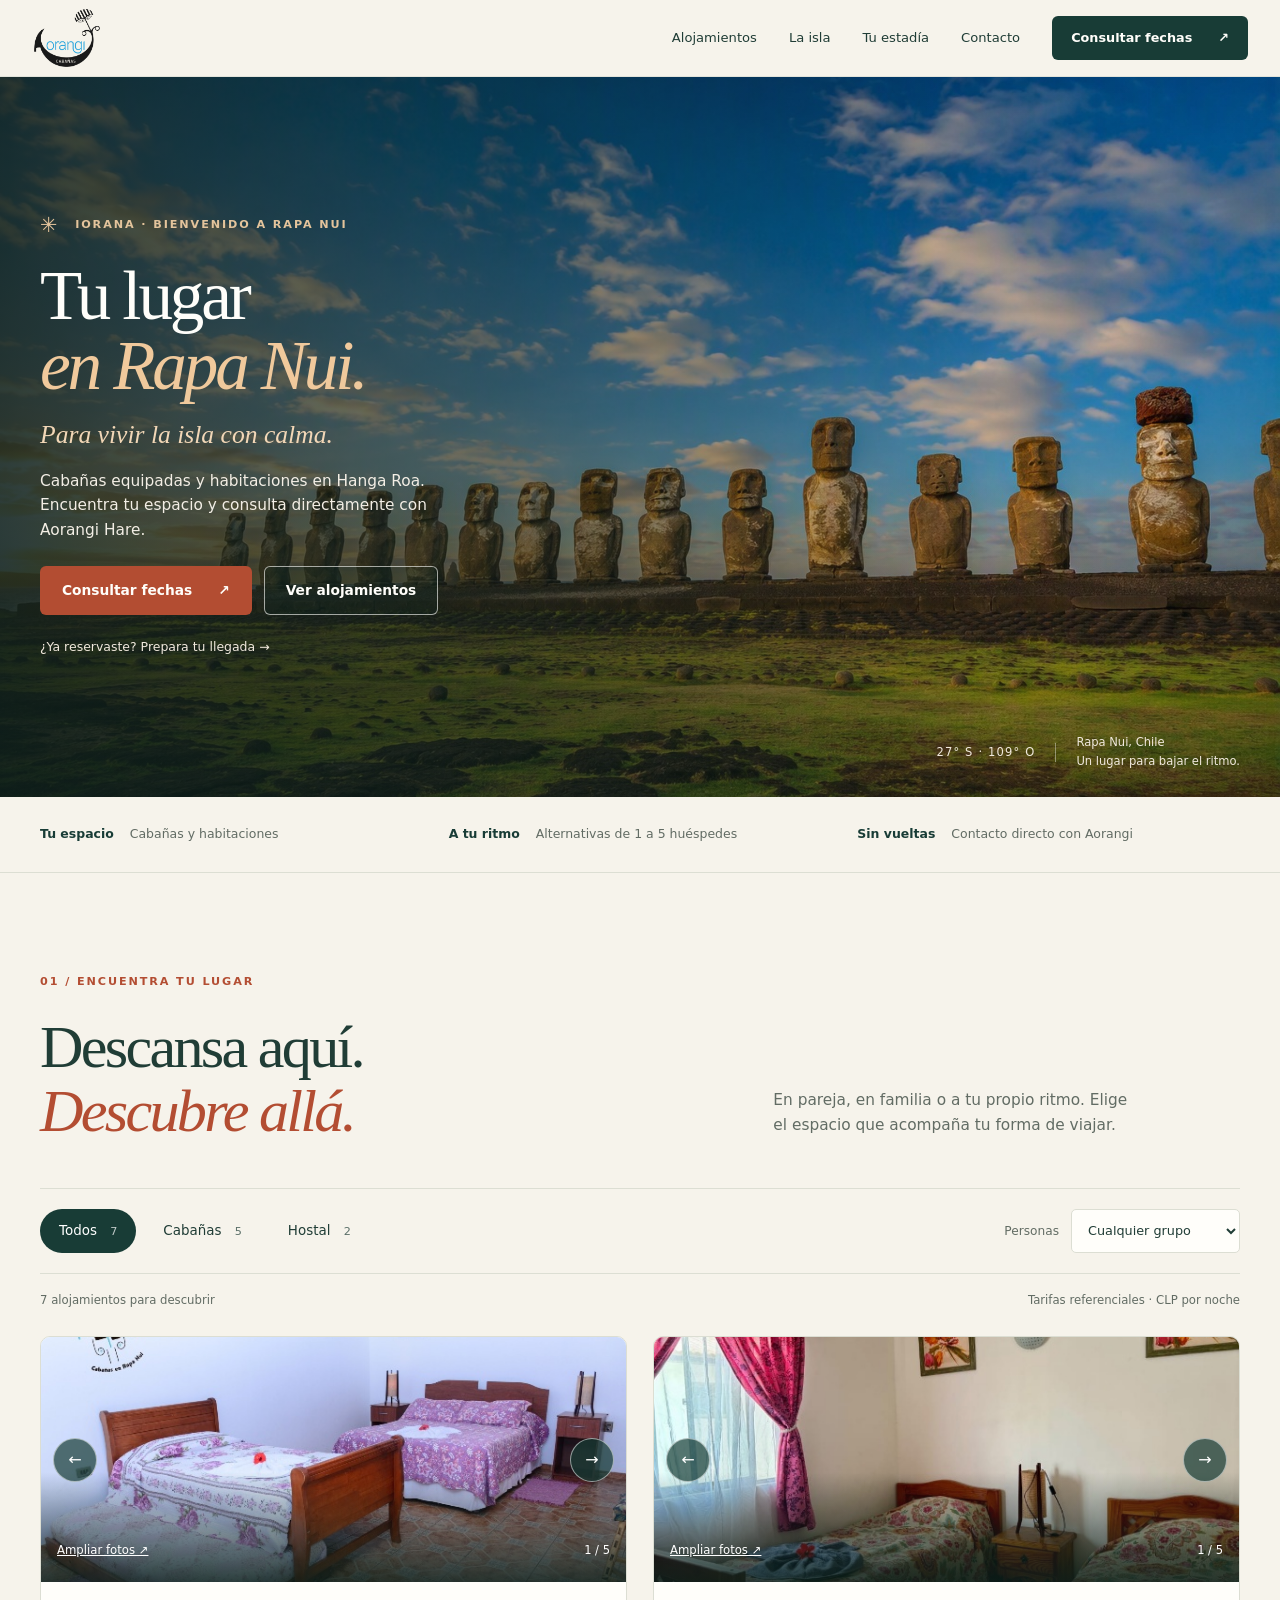
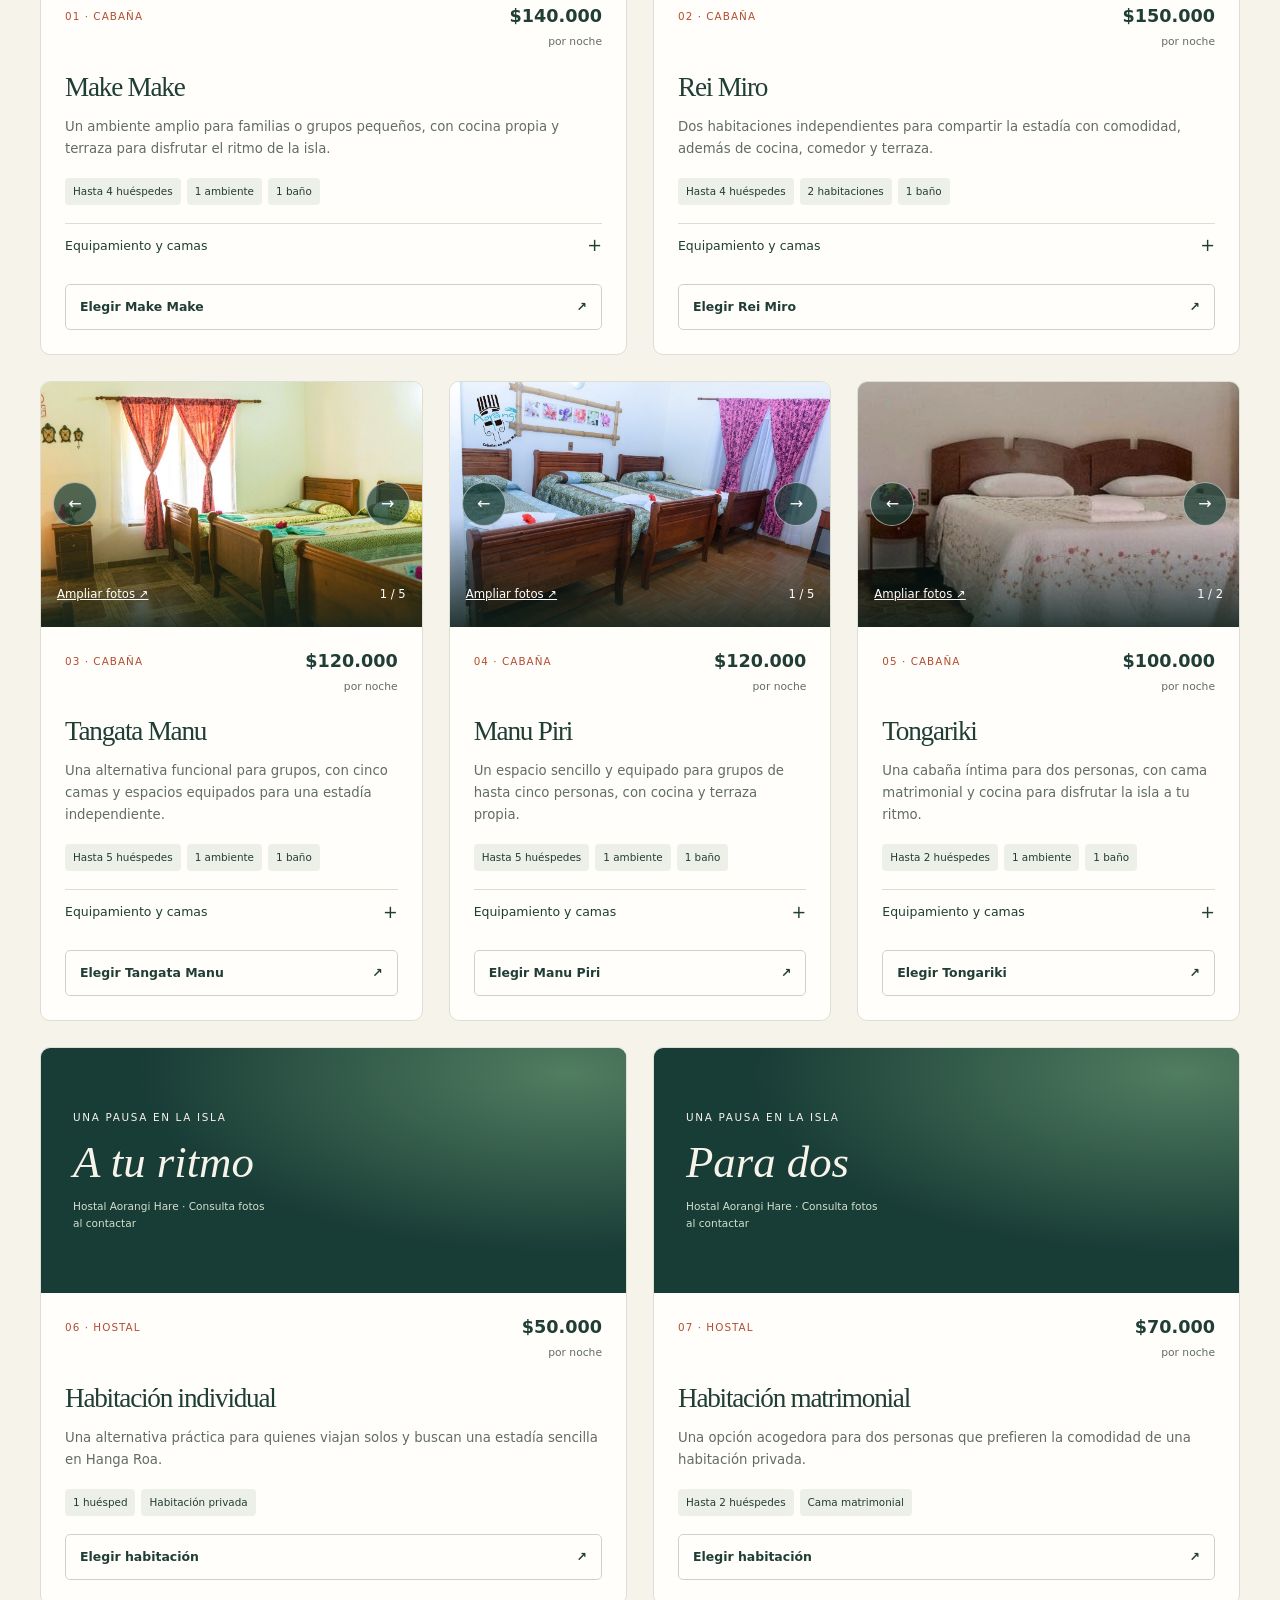
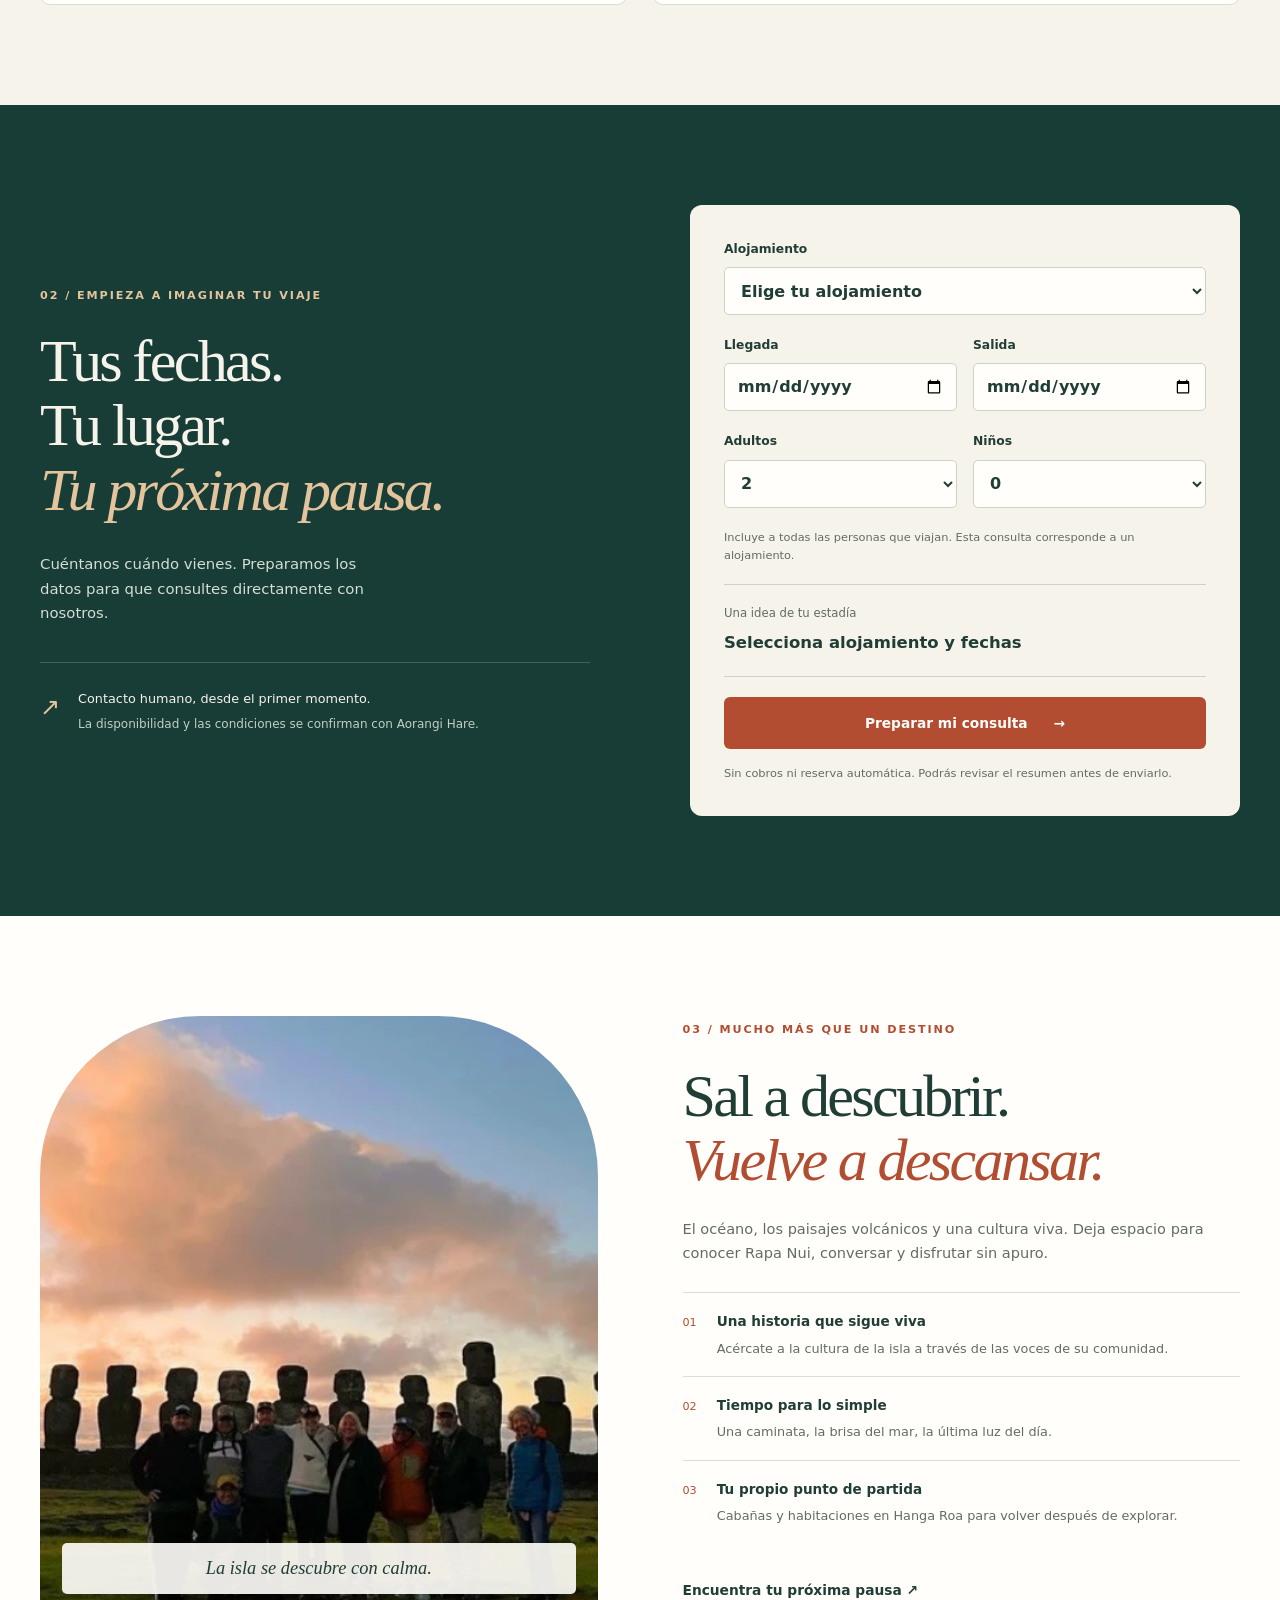
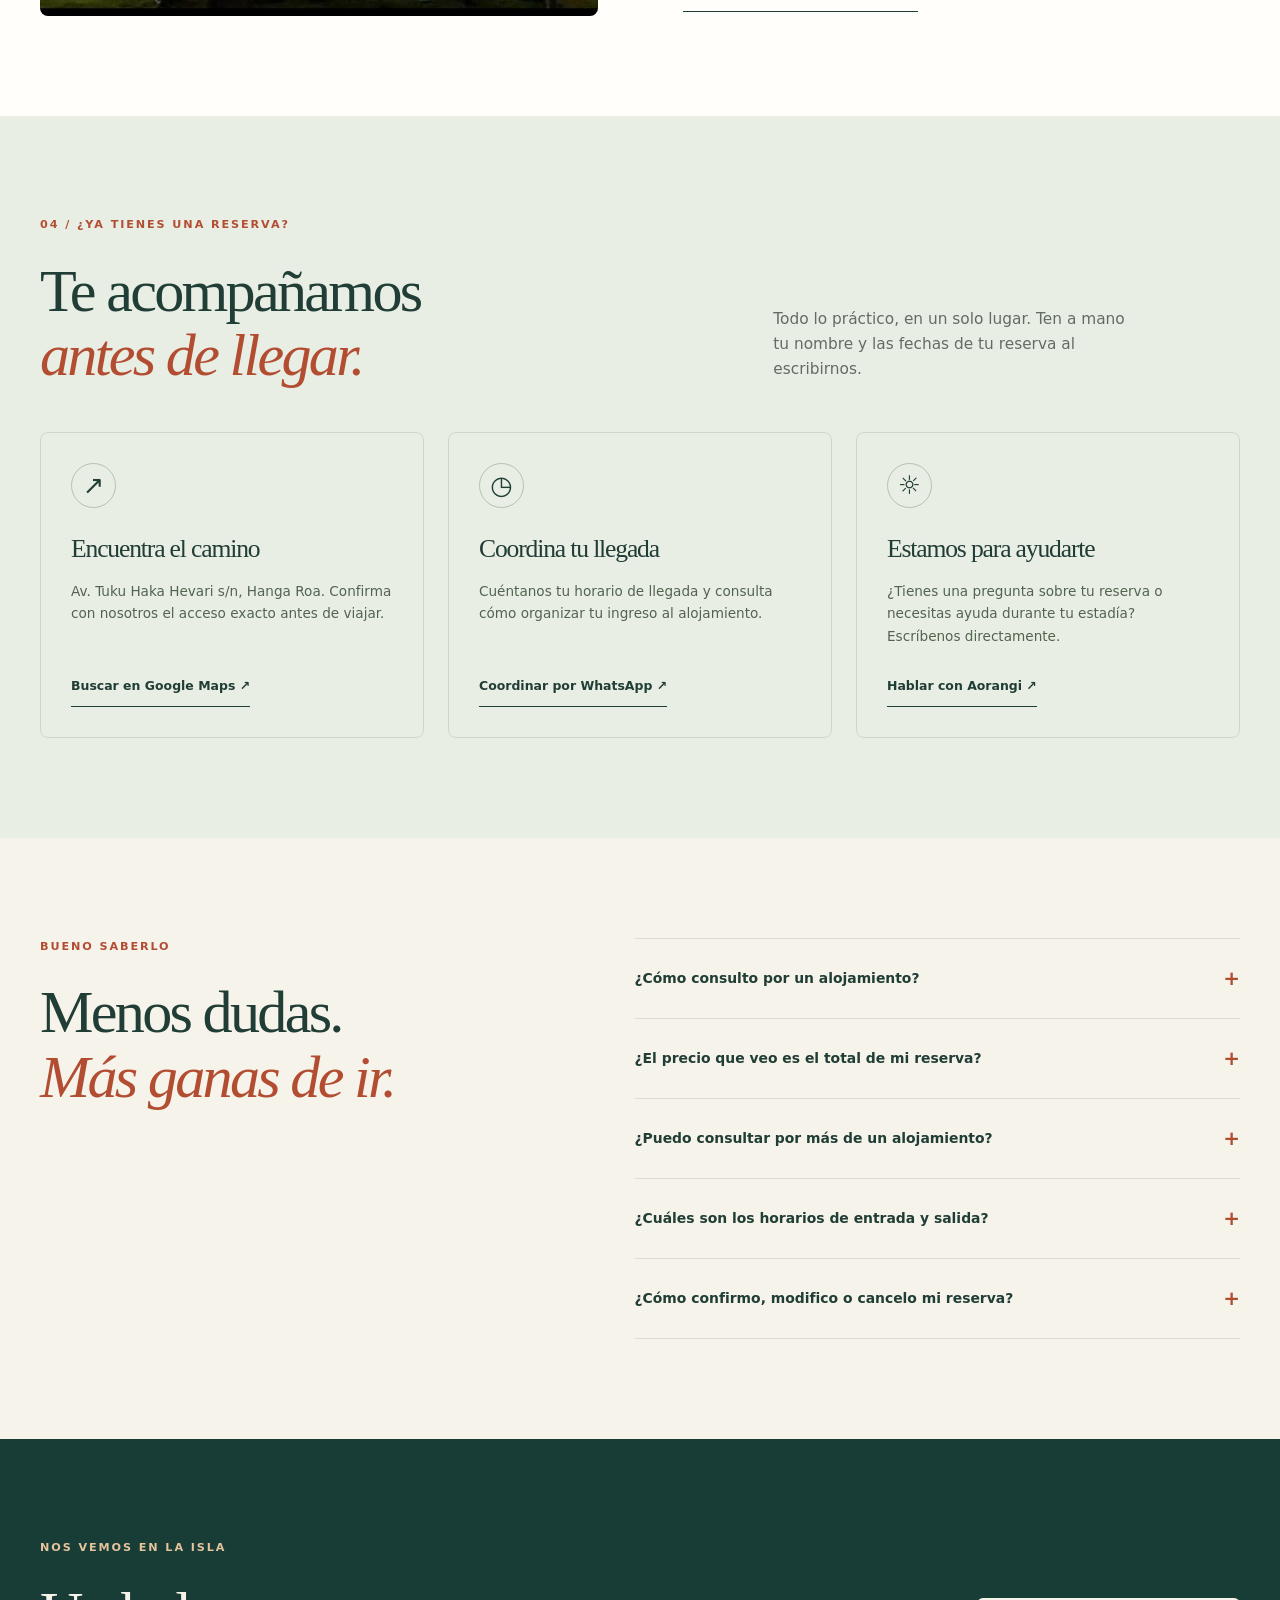
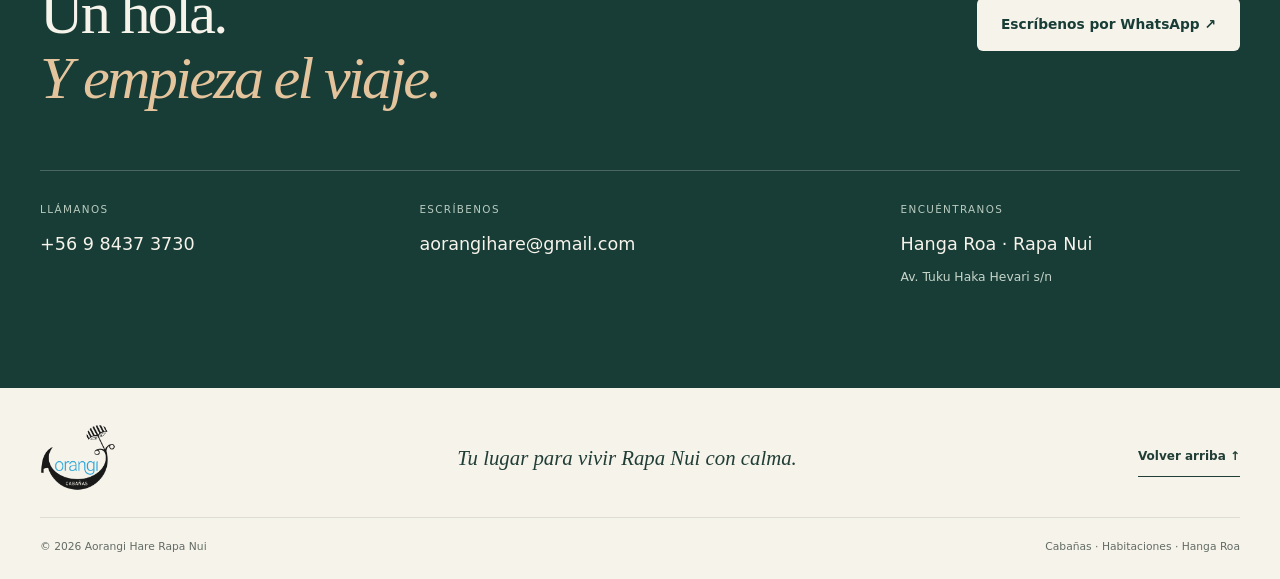
==== commit a7262f24: "Ajusta portada y acciones principales del hotel" ====
--- a/index.html
+++ b/index.html
@@ -32,9 +32,14 @@
     <section class="hero" id="inicio" aria-labelledby="hero-title">
       <div class="container hero-content">
         <p class="eyebrow light"><span class="sun-mark" aria-hidden="true">✳</span> Iorana · Bienvenido a Rapa Nui</p>
-        <h1 id="hero-title">Hay lugares<br>que se <em>sienten.</em></h1>
-        <p class="hero-copy">Encuentra el tuyo en Aorangi Hare. Cabañas equipadas y habitaciones en Hanga Roa para vivir la isla a tu ritmo.</p>
-        <div class="hero-actions"><a class="button button-clay" href="#alojamiento">Encuentra tu alojamiento <span aria-hidden="true">↗</span></a><a class="text-link light-link" href="#tu-estadia">¿Ya reservaste? Prepara tu llegada →</a></div>
+        <h1 id="hero-title">Tu lugar<br><em>en Rapa Nui.</em></h1>
+        <p class="hero-tagline">Para vivir la isla con calma.</p>
+        <p class="hero-copy">Cabañas equipadas y habitaciones en Hanga Roa. Encuentra tu espacio y consulta directamente con Aorangi Hare.</p>
+        <div class="hero-actions">
+          <a class="button button-clay" href="#consulta">Consultar fechas <span aria-hidden="true">↗</span></a>
+          <a class="button button-outline" href="#alojamiento">Ver alojamientos</a>
+        </div>
+        <a class="text-link light-link hero-guest-link" href="#tu-estadia">¿Ya reservaste? Prepara tu llegada →</a>
       </div>
       <div class="hero-caption"><span>27° S · 109° O</span><span>Rapa Nui, Chile<br>Un lugar para bajar el ritmo.</span></div>
     </section>
--- a/styles.css
+++ b/styles.css
@@ -20,3 +20,53 @@
 @media(max-width:540px){.stay-catalog{grid-template-columns:1fr}.stay-gallery,.hostel-visual{height:265px}.stay-content{padding:24px}.stay-content>p{font-size:.87rem}.stay-filter{padding:10px 15px}.booking-panel{padding:23px 18px}.form-row{gap:10px}#booking-form input{padding-inline:8px;font-size:1rem}.catalog-meta{flex-direction:column;gap:5px}.hero h1{font-size:clamp(3.2rem,12vw,4rem)}.hero .button{width:100%;padding-inline:15px;gap:15px}.hero-copy{max-width:33ch}.hero{min-height:620px}.island-photo img{height:390px}.photo-top h2{font-size:.88rem}.photo-top{gap:12px}.photo-bottom p{font-size:.7rem}#photo-dialog{padding:14px}.footer-main>.text-link{margin-left:auto}}
 @media(max-width:350px){.container{width:calc(100% - 28px)}.stay-filter{padding-inline:11px}.intro-strip .container{gap:8px}.booking-panel{padding-inline:14px}.form-row{grid-template-columns:1fr}.hero h1{font-size:3rem}.mobile-action{padding-inline:14px;gap:12px}}
 @media(prefers-reduced-motion:reduce){html{scroll-behavior:auto}*,*::before,*::after{scroll-behavior:auto!important;transition:none!important;animation:none!important}}
+
+/* Portada: adapta la composición a la altura disponible, incluido el zoom. */
+:root { --header-height: 76px; }
+html { scroll-padding-top: calc(var(--header-height) + 16px); }
+.nav-shell { height: var(--header-height); width: min(1280px, calc(100% - 64px)); }
+.site-header .brand img { width: 70px; height: 60px; }
+.hero {
+  min-height: min(720px, calc(100svh - var(--header-height)));
+  background-position: center 78%;
+}
+.hero::before {
+  background: linear-gradient(90deg, rgba(12,30,27,.86), rgba(12,30,27,.53) 40%, rgba(12,30,27,.08) 78%),
+    linear-gradient(0deg, rgba(12,30,27,.32), transparent 45%);
+}
+.hero-content { padding-block: clamp(28px, 5svh, 56px); }
+.hero .eyebrow { margin-bottom: 18px; }
+.hero h1 { max-width: 13ch; font-size: clamp(2.75rem, min(5.4vw, 10svh), 5rem); line-height: 1.02; }
+.hero-tagline { margin: 16px 0 0; color: #f2d7b7; font: italic clamp(1.2rem, 2vw, 1.65rem)/1.3 var(--serif); }
+.hero-copy { max-width: 43ch; margin: 18px 0 24px; font-size: .96rem; line-height: 1.6; }
+.hero-actions { flex-direction: row; align-items: stretch; flex-wrap: wrap; gap: 12px; }
+.hero-actions .button { min-height: 48px; padding: 12px 21px; }
+.hero .button-outline { border-color: #fffefa9c; background: #102b263d; color: var(--white); }
+.hero .button-outline:hover { background: #fffefa; color: var(--forest); border-color: var(--white); }
+.hero-guest-link { margin-top: 14px; padding-block: 8px; }
+.hero-caption { bottom: 26px; }
+@media (max-width: 980px) { .hero-caption { display: none; } }
+@media (max-width: 760px) {
+  :root { --header-height: 68px; }
+  .nav-shell { width: calc(100% - 32px); }
+  .site-header .brand img { width: 62px; height: 54px; }
+  .main-nav { top: var(--header-height); }
+  .hero { min-height: min(660px, calc(100svh - var(--header-height) - 66px - env(safe-area-inset-bottom))); background-position: 62% 78%; }
+  .hero::before { background: linear-gradient(90deg, #0c201bdf, #0c201b91 60%, #0c201b50), linear-gradient(0deg, #0c201b55, transparent 55%); }
+  .hero-content { padding-block: clamp(26px, 4svh, 40px); }
+  .hero h1 { font-size: clamp(2.65rem, min(10.5vw, 9svh), 4rem); }
+  .hero .eyebrow { font-size: .61rem; letter-spacing: .09em; margin-bottom: 16px; }
+  .hero-tagline { margin-top: 14px; font-size: 1.2rem; }
+  .hero-copy { max-width: 40ch; font-size: .88rem; margin: 16px 0 20px; }
+  .hero-actions { display: grid; grid-template-columns: repeat(2, minmax(0, 1fr)); max-width: 420px; gap: 10px; }
+  .hero-actions .button { width: 100%; min-height: 48px; padding: 11px 10px; font-size: .78rem; gap: 8px; }
+  .hero-actions .button span { display: none; }
+  .hero-guest-link { font-size: .73rem; margin-top: 12px; }
+}
+@media (max-height: 620px) and (min-width: 761px) {
+  .hero-content { padding-block: 24px; }
+  .hero .eyebrow { margin-bottom: 12px; }
+  .hero-tagline { margin-top: 12px; }
+  .hero-copy { margin: 14px 0 18px; }
+  .hero-guest-link { margin-top: 10px; }
+}
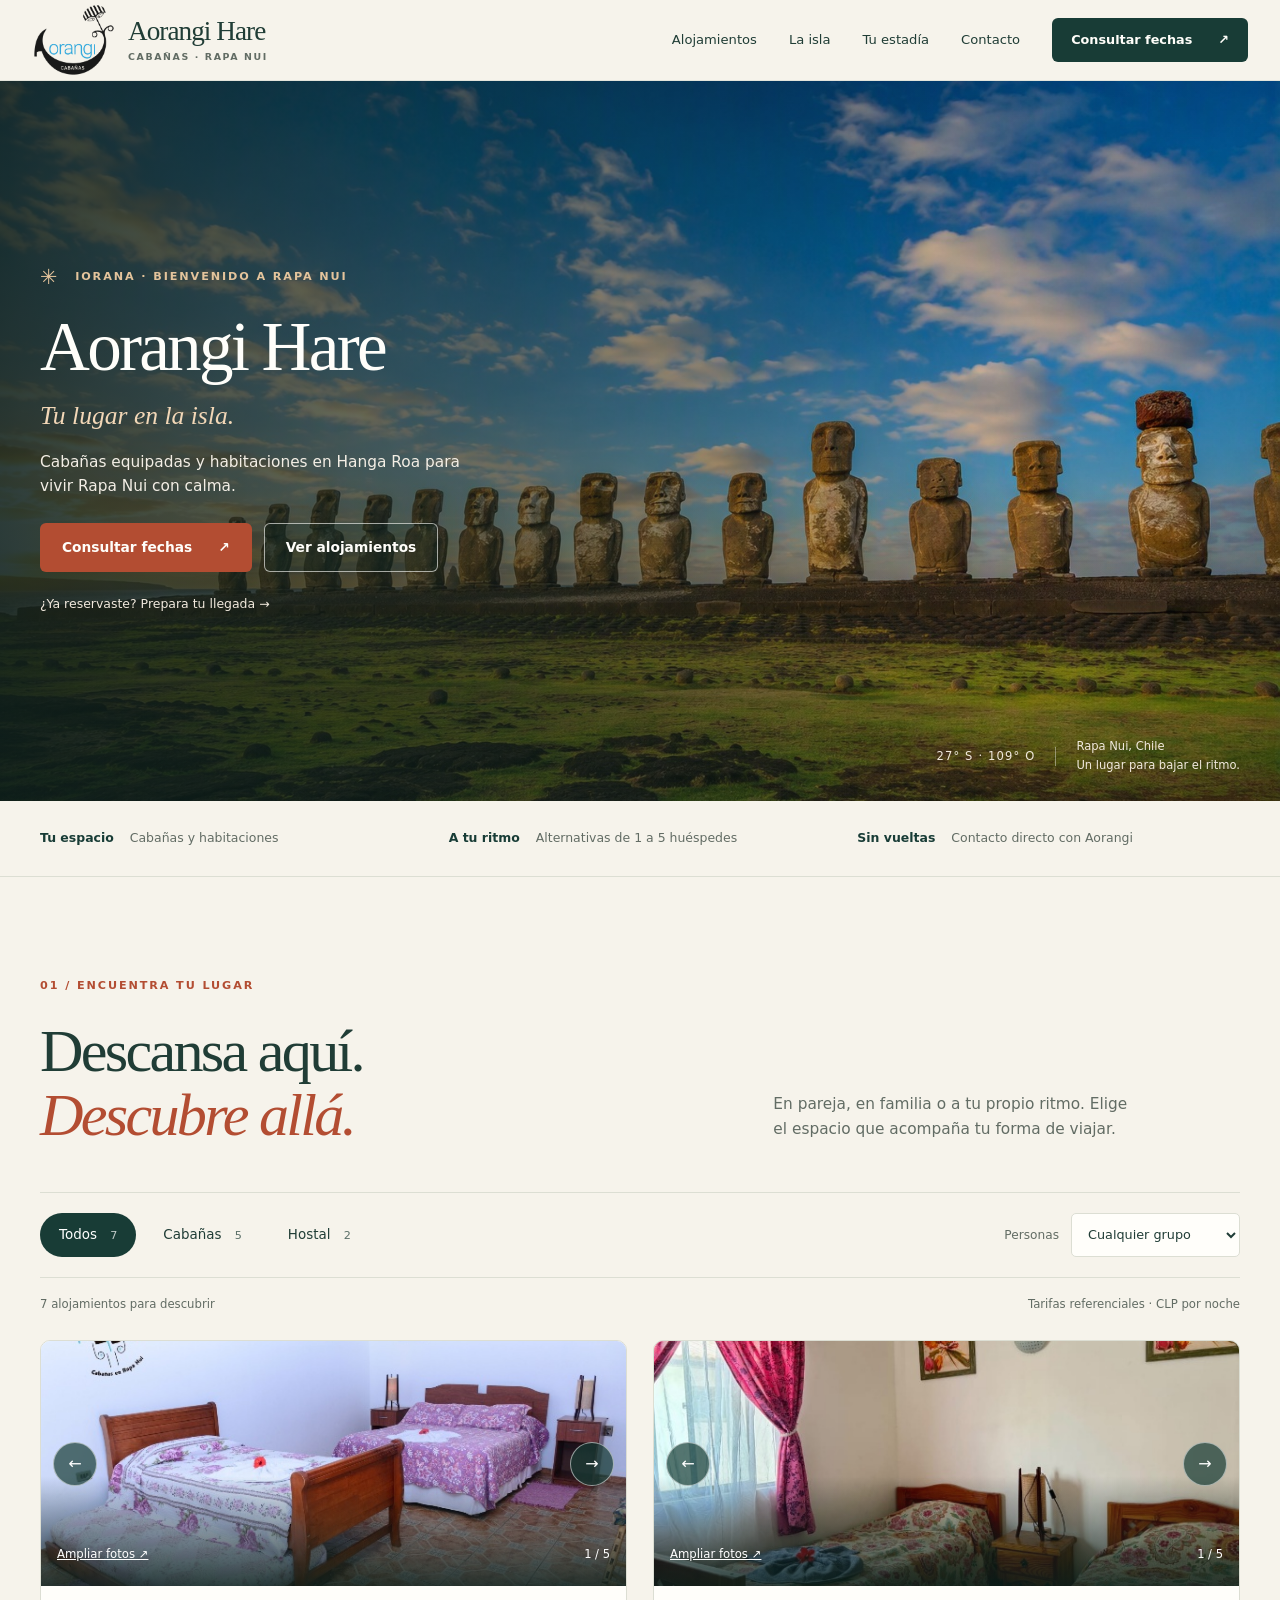
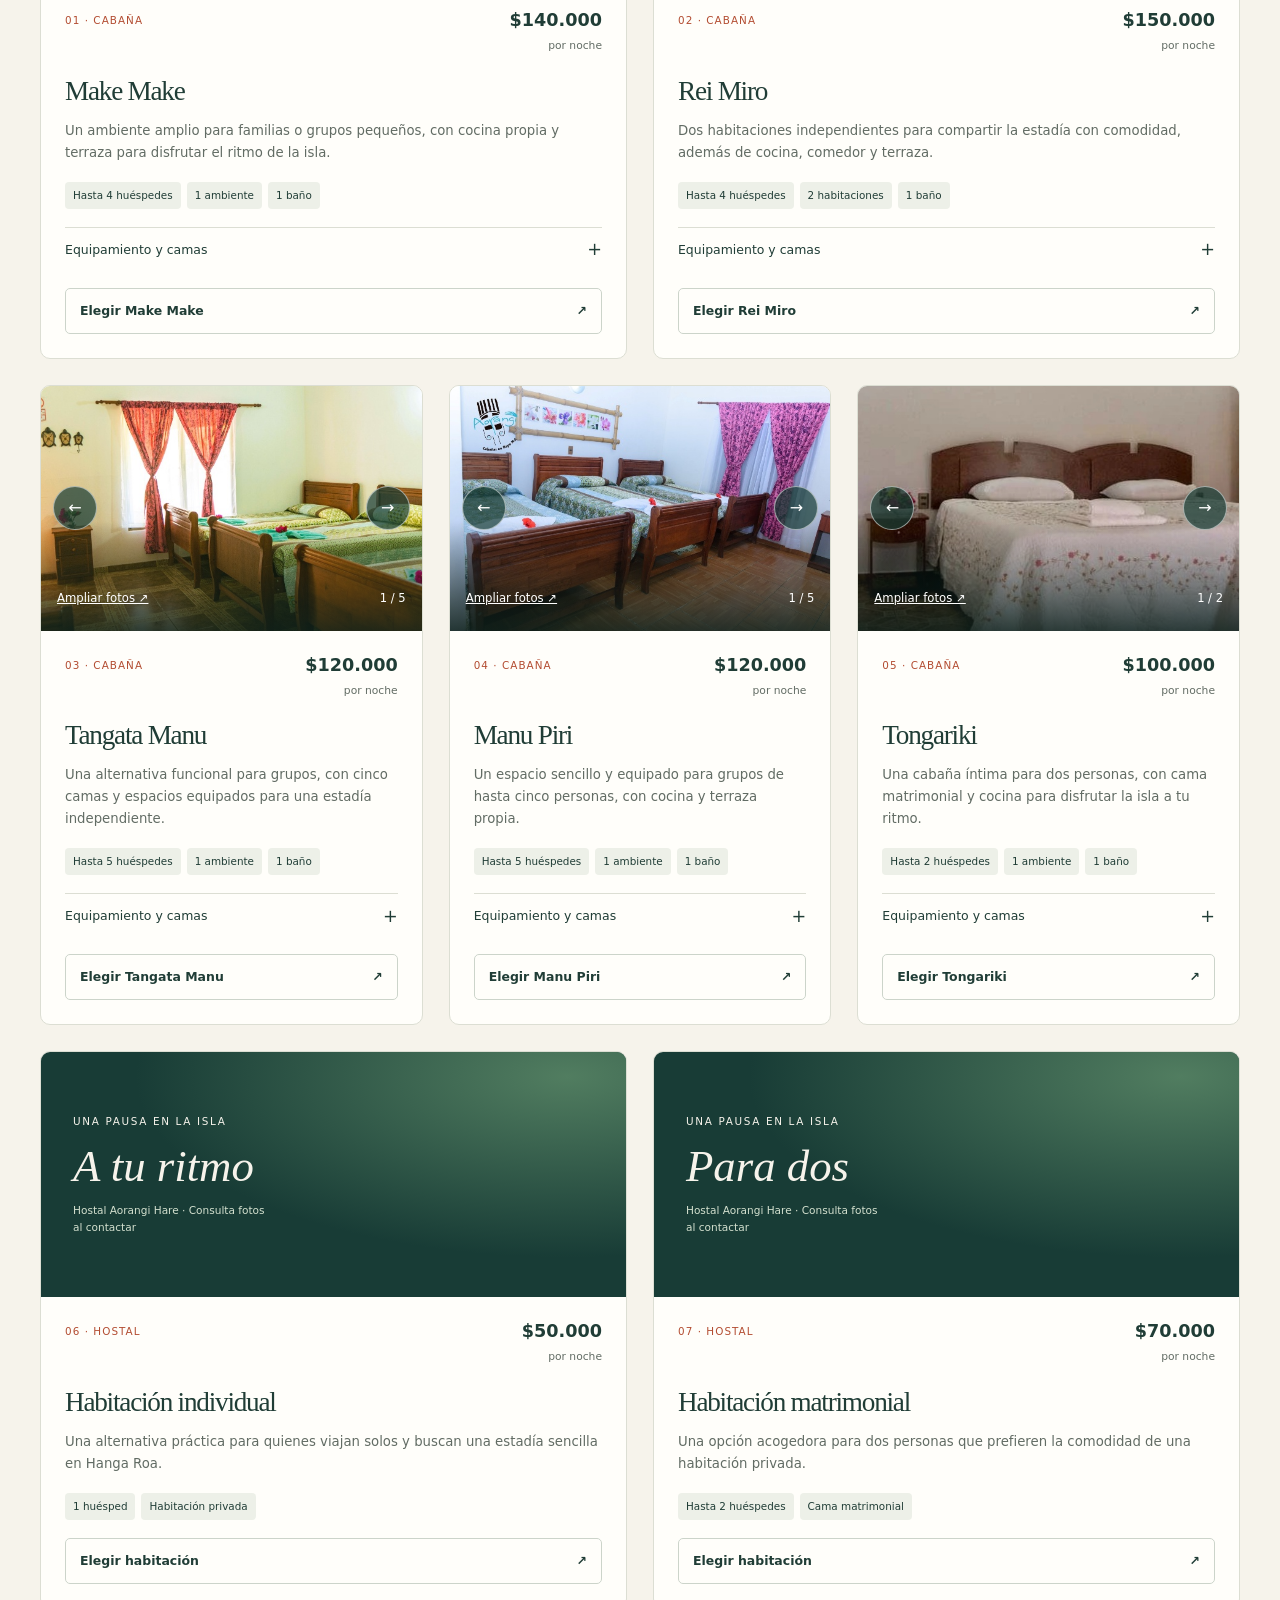
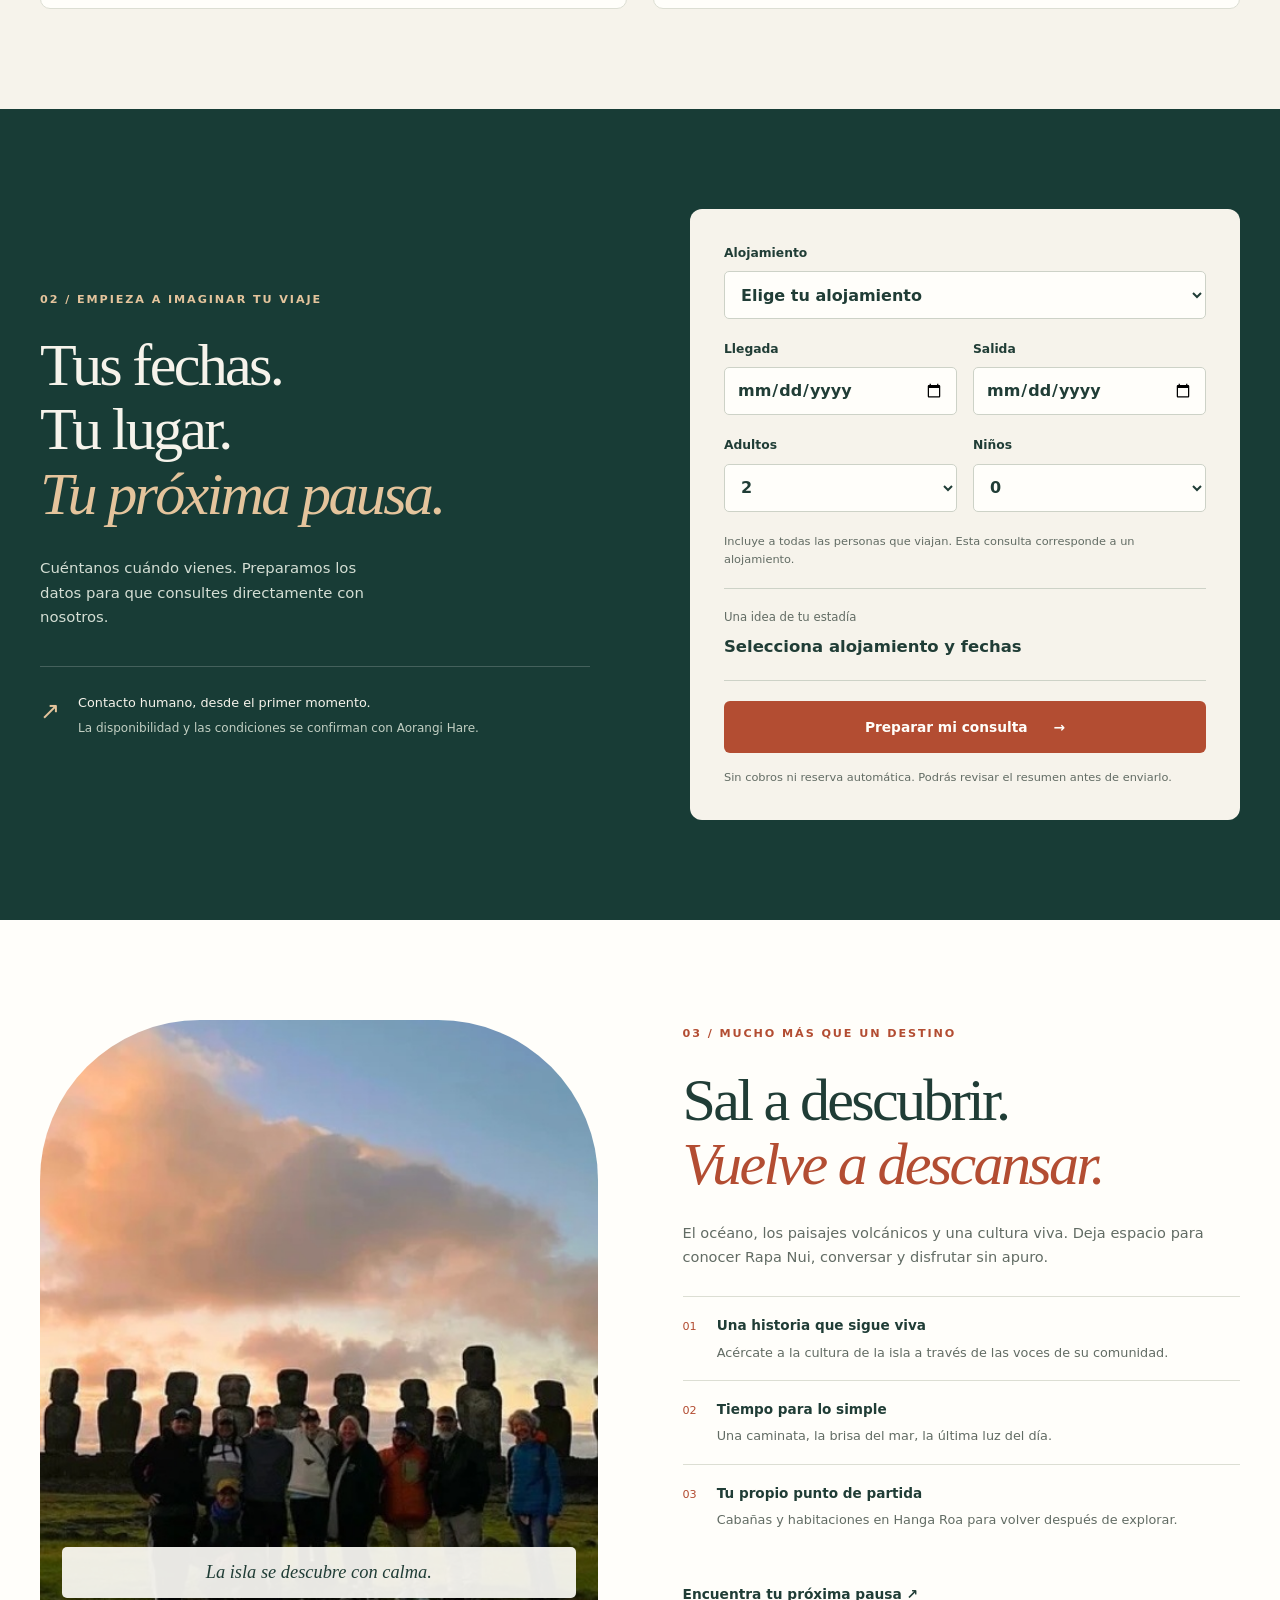
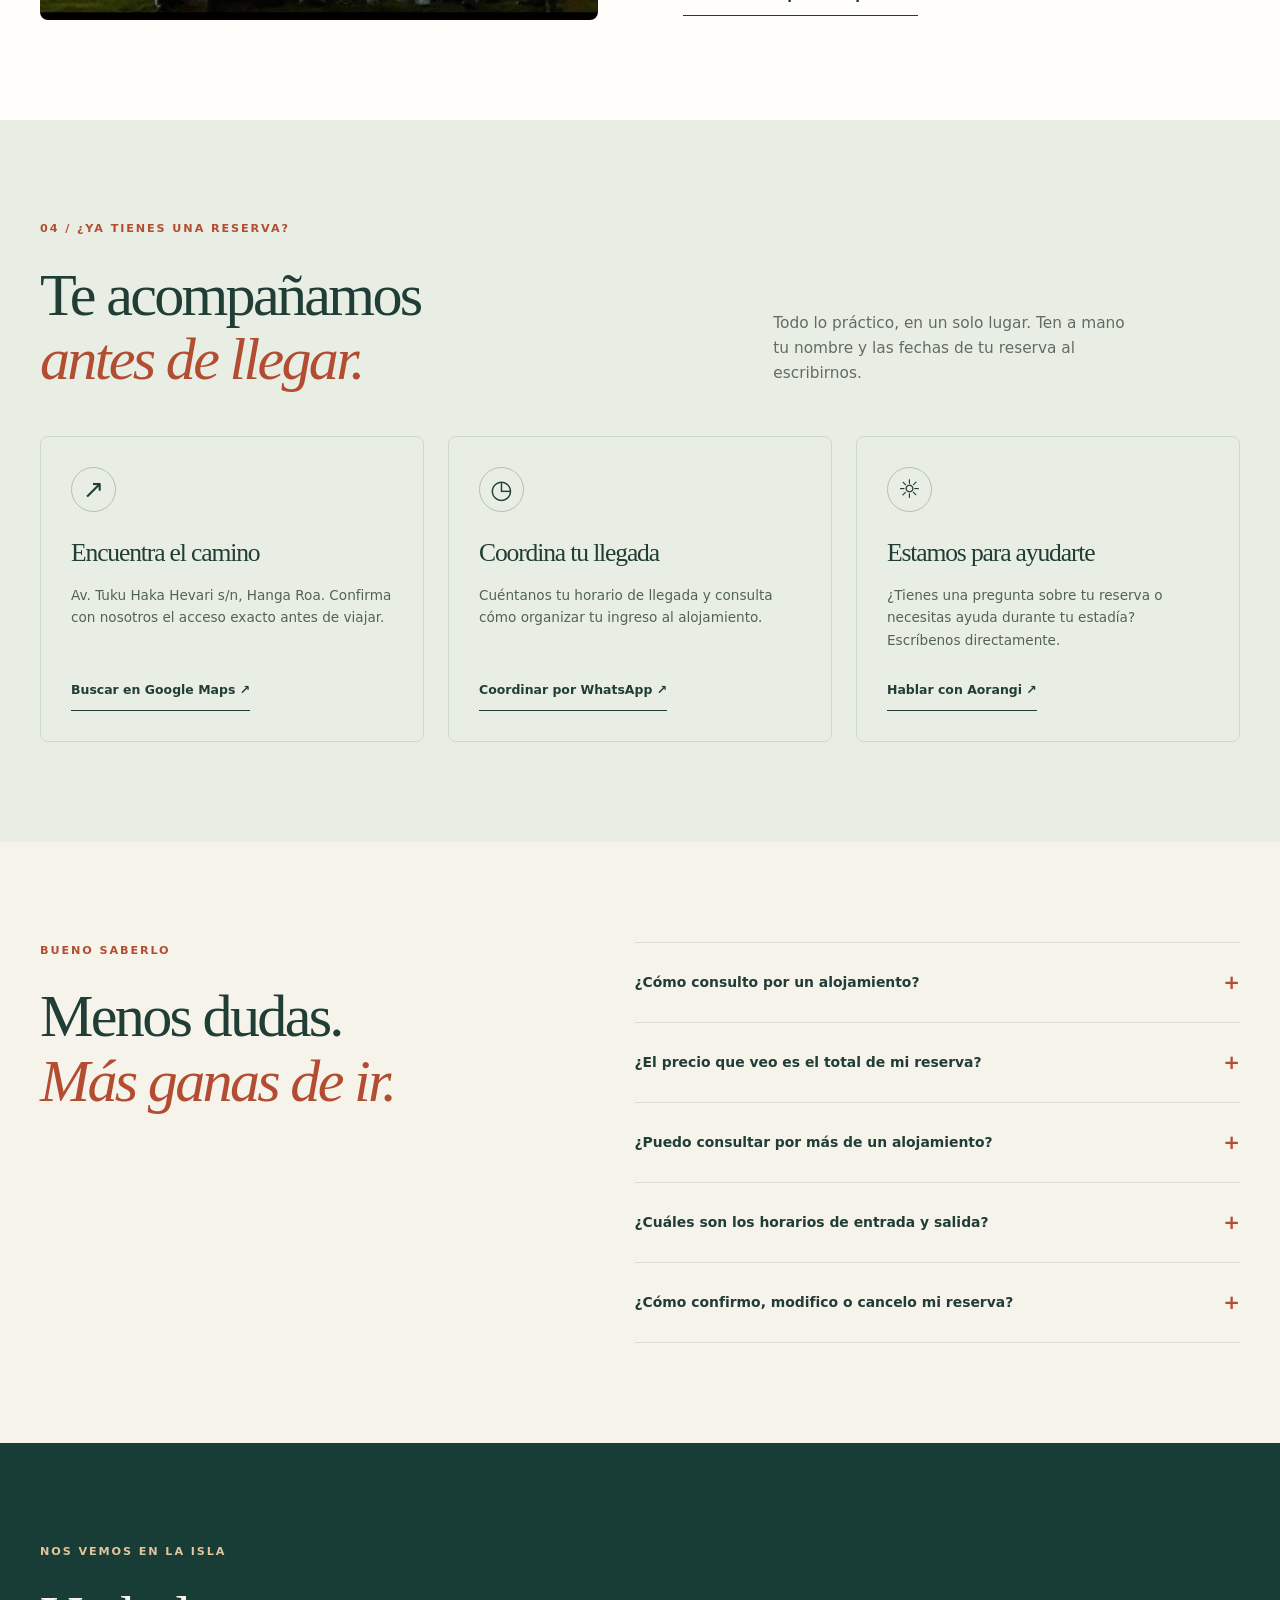
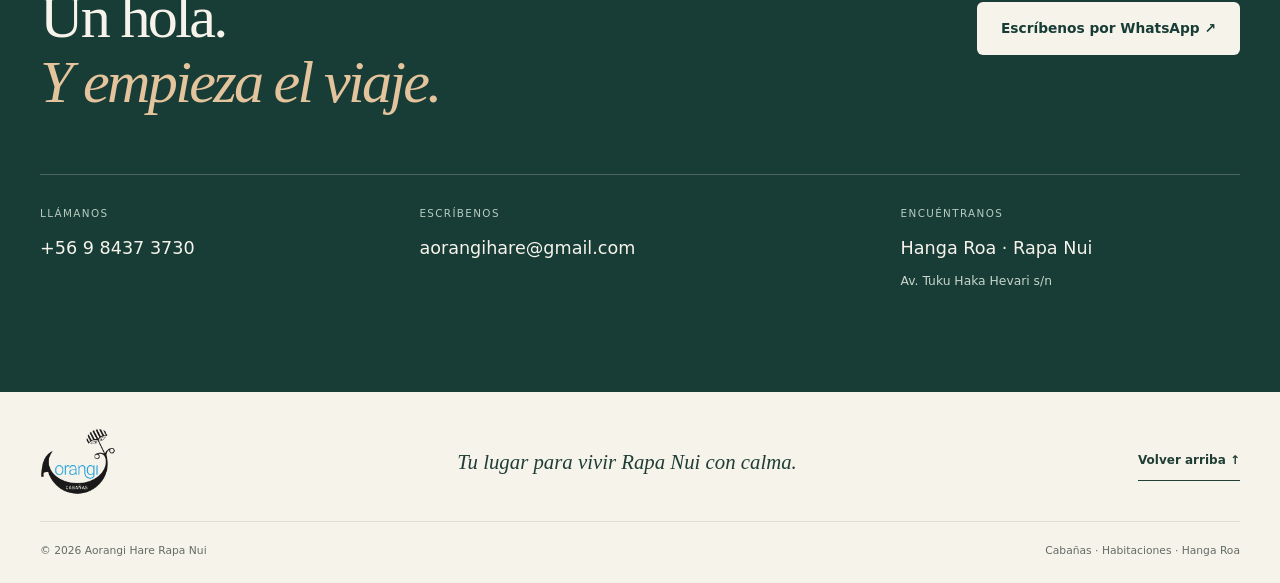
==== commit 8199d840: "Destaca marca Aorangi Hare y logo en portada" ====
--- a/index.html
+++ b/index.html
@@ -20,7 +20,10 @@
   <a class="skip-link" href="#contenido">Ir al contenido</a>
   <header class="site-header">
     <div class="nav-shell">
-      <a class="brand" href="#inicio" aria-label="Aorangi Hare, inicio"><img src="images/logo-aorangi.png" alt="Cabañas Aorangi Rapa Nui" width="1979" height="1725"></a>
+      <a class="brand brand-signature" href="#inicio" aria-label="Aorangi Hare, inicio">
+        <img src="images/logo-aorangi.png" alt="" width="1979" height="1725">
+        <span class="brand-wordmark"><span class="brand-name">Aorangi Hare</span><span class="brand-descriptor">Cabañas · Rapa Nui</span></span>
+      </a>
       <button class="menu-toggle" type="button" aria-controls="main-nav" aria-expanded="false" aria-label="Abrir menú"><span></span><span></span></button>
       <nav class="main-nav" id="main-nav" aria-label="Navegación principal">
         <a href="#alojamiento">Alojamientos</a><a href="#isla">La isla</a><a href="#tu-estadia">Tu estadía</a><a href="#contacto">Contacto</a>
@@ -32,9 +35,9 @@
     <section class="hero" id="inicio" aria-labelledby="hero-title">
       <div class="container hero-content">
         <p class="eyebrow light"><span class="sun-mark" aria-hidden="true">✳</span> Iorana · Bienvenido a Rapa Nui</p>
-        <h1 id="hero-title">Tu lugar<br><em>en Rapa Nui.</em></h1>
-        <p class="hero-tagline">Para vivir la isla con calma.</p>
-        <p class="hero-copy">Cabañas equipadas y habitaciones en Hanga Roa. Encuentra tu espacio y consulta directamente con Aorangi Hare.</p>
+        <h1 class="hero-brand-title" id="hero-title">Aorangi Hare</h1>
+        <p class="hero-tagline">Tu lugar en la isla.</p>
+        <p class="hero-copy">Cabañas equipadas y habitaciones en Hanga Roa para vivir Rapa Nui con calma.</p>
         <div class="hero-actions">
           <a class="button button-clay" href="#consulta">Consultar fechas <span aria-hidden="true">↗</span></a>
           <a class="button button-outline" href="#alojamiento">Ver alojamientos</a>
--- a/styles.css
+++ b/styles.css
@@ -22,10 +22,16 @@
 @media(prefers-reduced-motion:reduce){html{scroll-behavior:auto}*,*::before,*::after{scroll-behavior:auto!important;transition:none!important;animation:none!important}}
 
 /* Portada: adapta la composición a la altura disponible, incluido el zoom. */
-:root { --header-height: 76px; }
+:root { --header-height: 80px; }
 html { scroll-padding-top: calc(var(--header-height) + 16px); }
 .nav-shell { height: var(--header-height); width: min(1280px, calc(100% - 64px)); }
-.site-header .brand img { width: 70px; height: 60px; }
+.site-header .brand img { width: 84px; height: 72px; }
+.brand-signature { align-items: center; gap: 12px; }
+.brand-wordmark { display: flex; flex-direction: column; gap: 6px; }
+.brand-name { font: 500 1.7rem/1.05 var(--serif); letter-spacing: -.035em; }
+.brand-descriptor { font-size: .59rem; font-weight: 650; line-height: 1.3; letter-spacing: .17em; text-transform: uppercase; color: var(--muted); }
+.nav-shell { gap: 24px; }
+.hero h1.hero-brand-title { max-width: none; letter-spacing: -.04em; }
 .hero {
   min-height: min(720px, calc(100svh - var(--header-height)));
   background-position: center 78%;
@@ -45,11 +51,25 @@
 .hero .button-outline:hover { background: #fffefa; color: var(--forest); border-color: var(--white); }
 .hero-guest-link { margin-top: 14px; padding-block: 8px; }
 .hero-caption { bottom: 26px; }
-@media (max-width: 980px) { .hero-caption { display: none; } }
+@media (max-width: 1100px) { .main-nav { gap: 20px; } }
+@media (max-width: 980px) {
+  .hero-caption { display: none; }
+  .menu-toggle { display: block; flex-shrink: 0; }
+  .main-nav { display: none; position: absolute; top: var(--header-height); left: 0; right: 0; padding: 20px; background: var(--paper); border-bottom: 1px solid var(--line); box-shadow: 0 20px 30px #183c3620; max-height: calc(100dvh - var(--header-height) - 80px); overflow-y: auto; }
+  .main-nav.open { display: flex; flex-direction: column; align-items: stretch; gap: 7px; }
+  .main-nav > a:not(.button) { font-size: .95rem; padding: 12px 4px; }
+  .main-nav .button { margin-top: 9px; }
+  .menu-toggle[aria-expanded='true'] span:first-child { transform: translateY(4px) rotate(45deg); }
+  .menu-toggle[aria-expanded='true'] span:last-child { transform: translateY(-4px) rotate(-45deg); }
+}
 @media (max-width: 760px) {
-  :root { --header-height: 68px; }
-  .nav-shell { width: calc(100% - 32px); }
-  .site-header .brand img { width: 62px; height: 54px; }
+  :root { --header-height: 72px; }
+  .nav-shell { width: calc(100% - 32px); gap: 12px; }
+  .site-header .brand img { width: 64px; height: 56px; }
+  .brand-signature { gap: 9px; }
+  .brand-name { font-size: clamp(1.2rem, 5.4vw, 1.5rem); }
+  .brand-descriptor { font-size: .5rem; letter-spacing: .12em; }
+  .brand-wordmark { gap: 5px; }
   .main-nav { top: var(--header-height); }
   .hero { min-height: min(660px, calc(100svh - var(--header-height) - 66px - env(safe-area-inset-bottom))); background-position: 62% 78%; }
   .hero::before { background: linear-gradient(90deg, #0c201bdf, #0c201b91 60%, #0c201b50), linear-gradient(0deg, #0c201b55, transparent 55%); }
